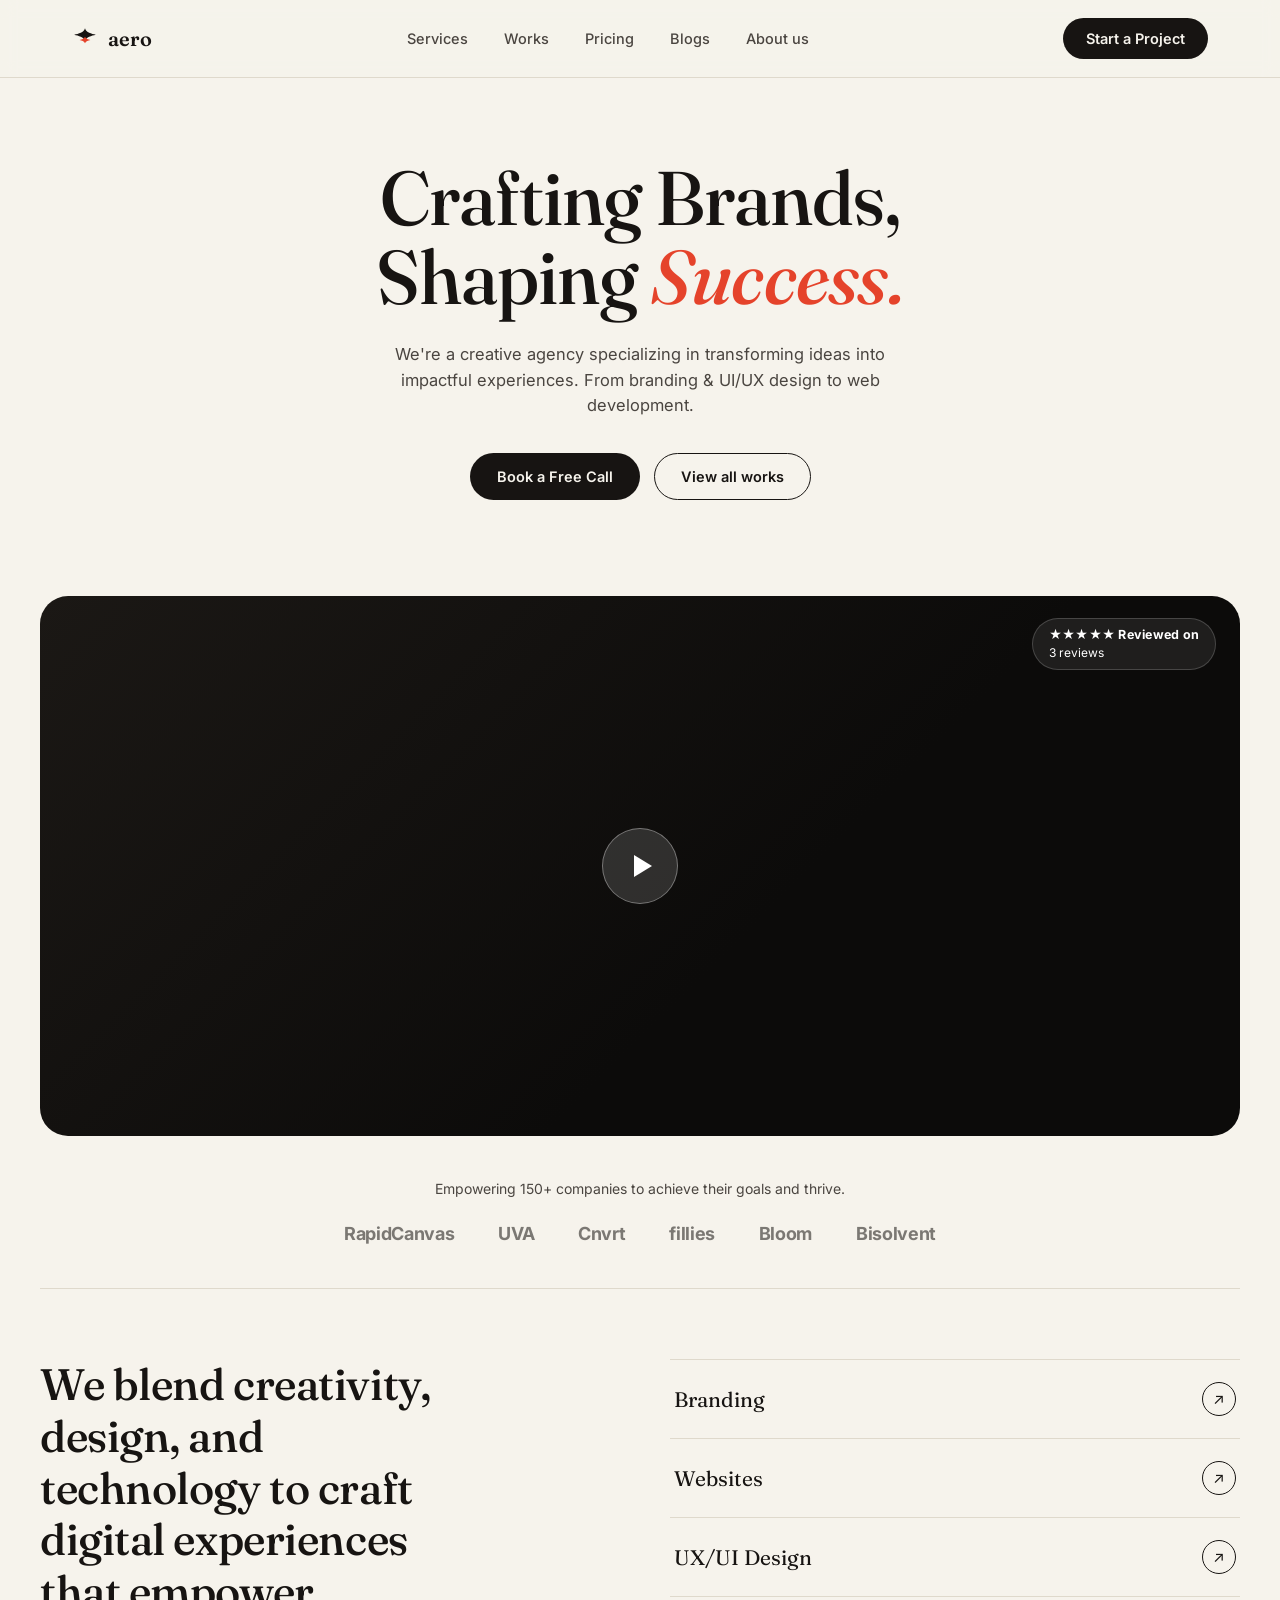
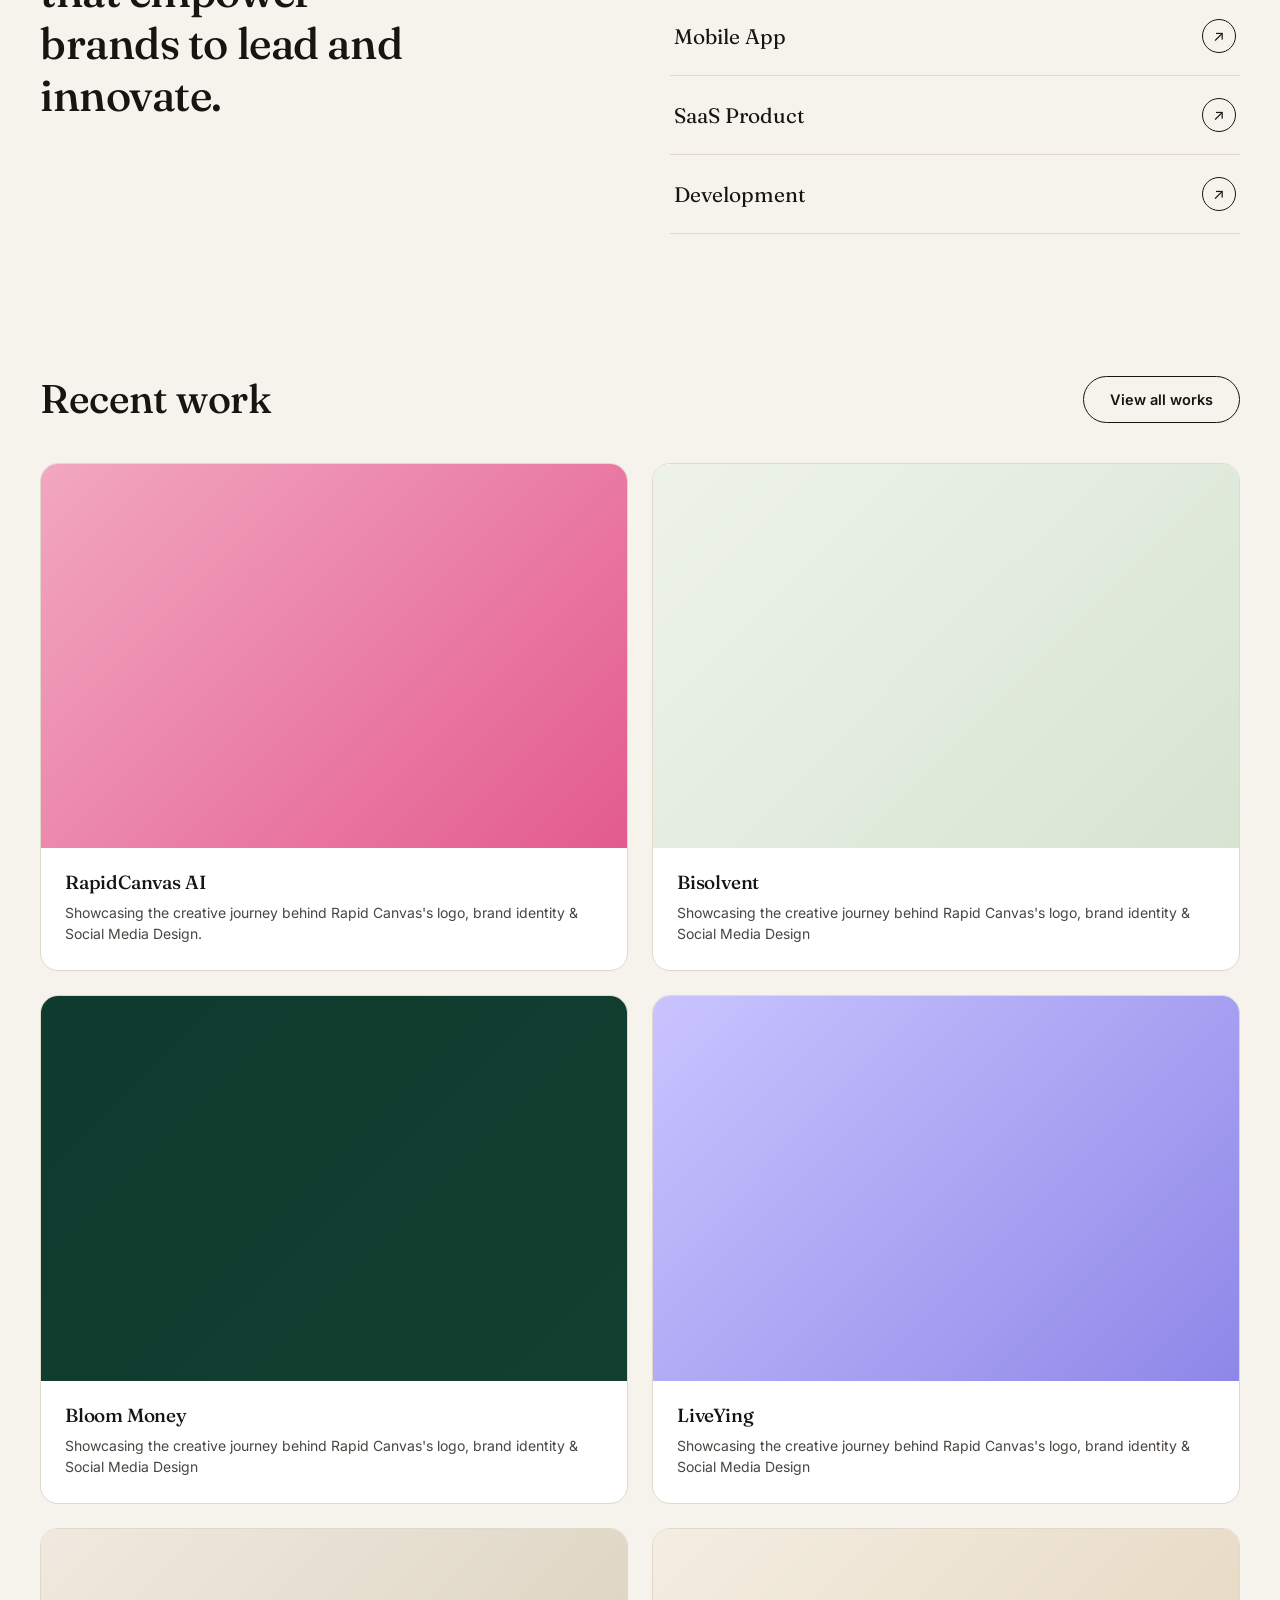
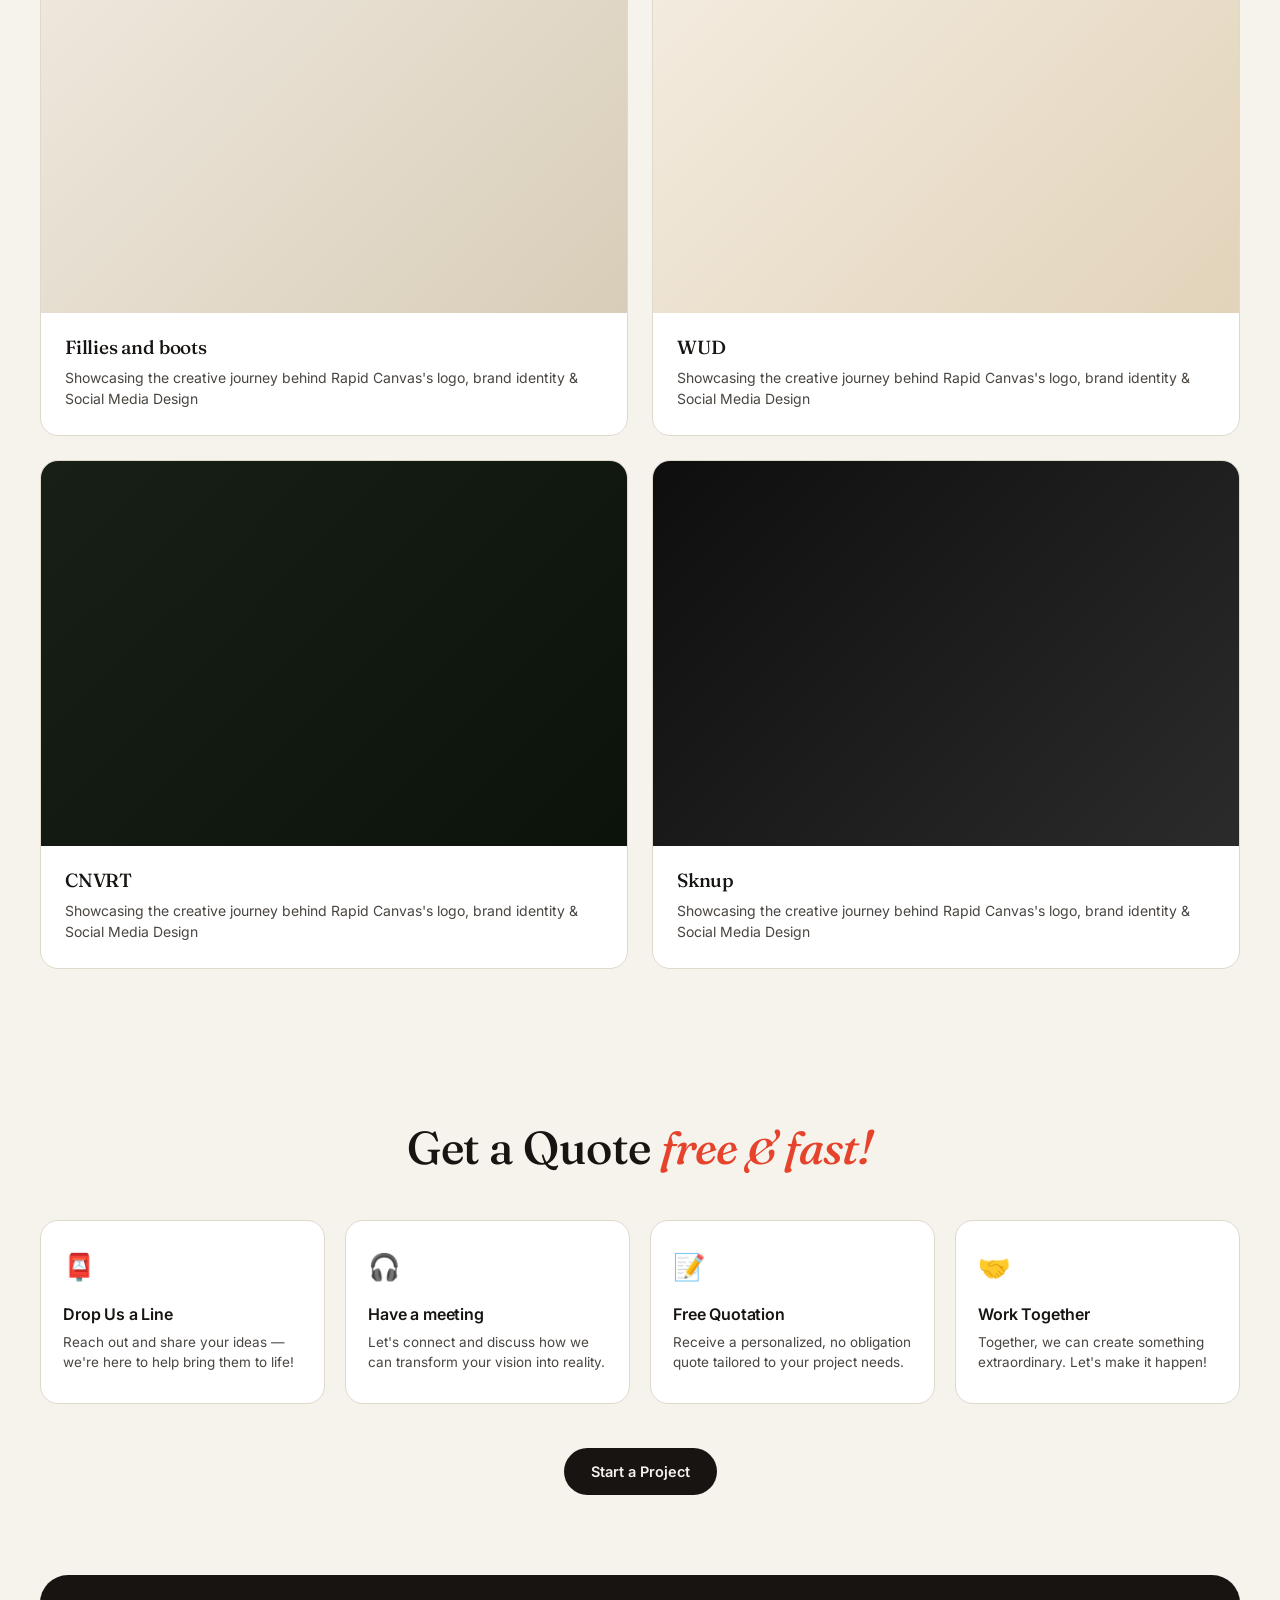
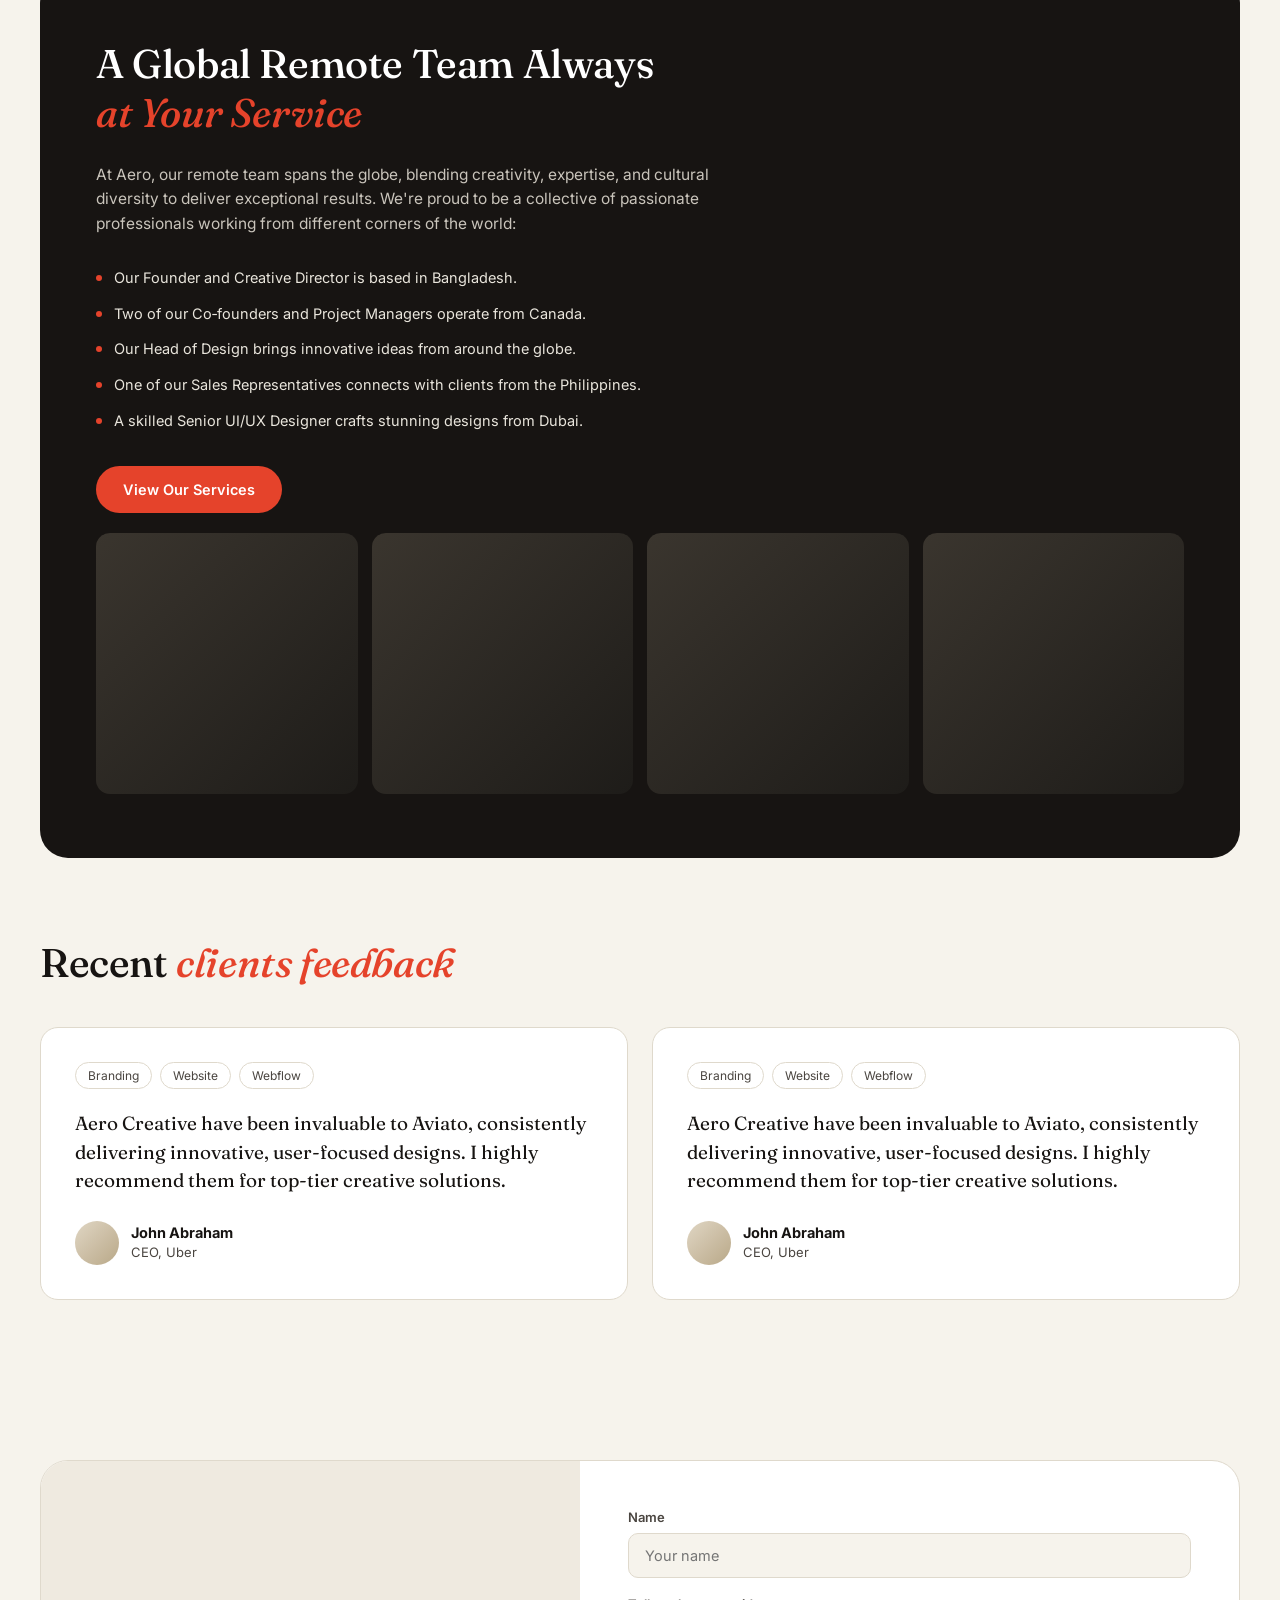
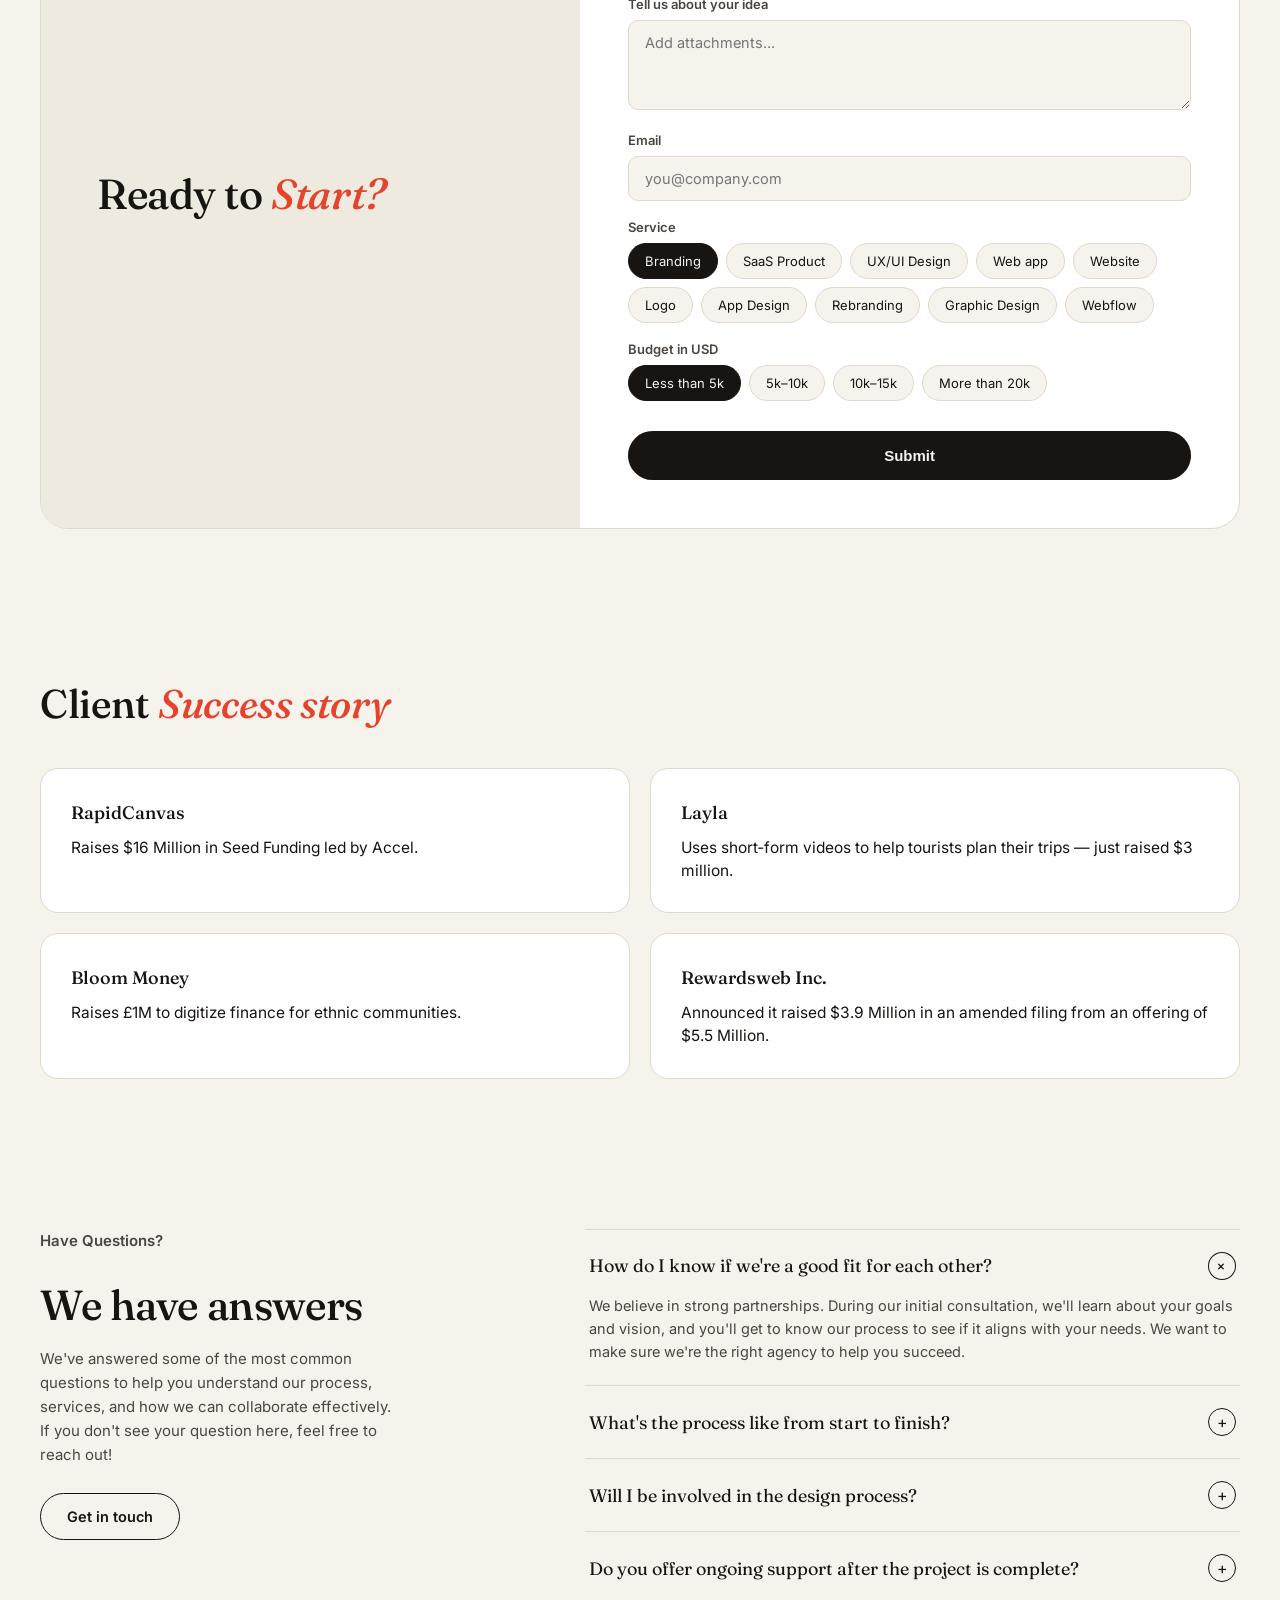
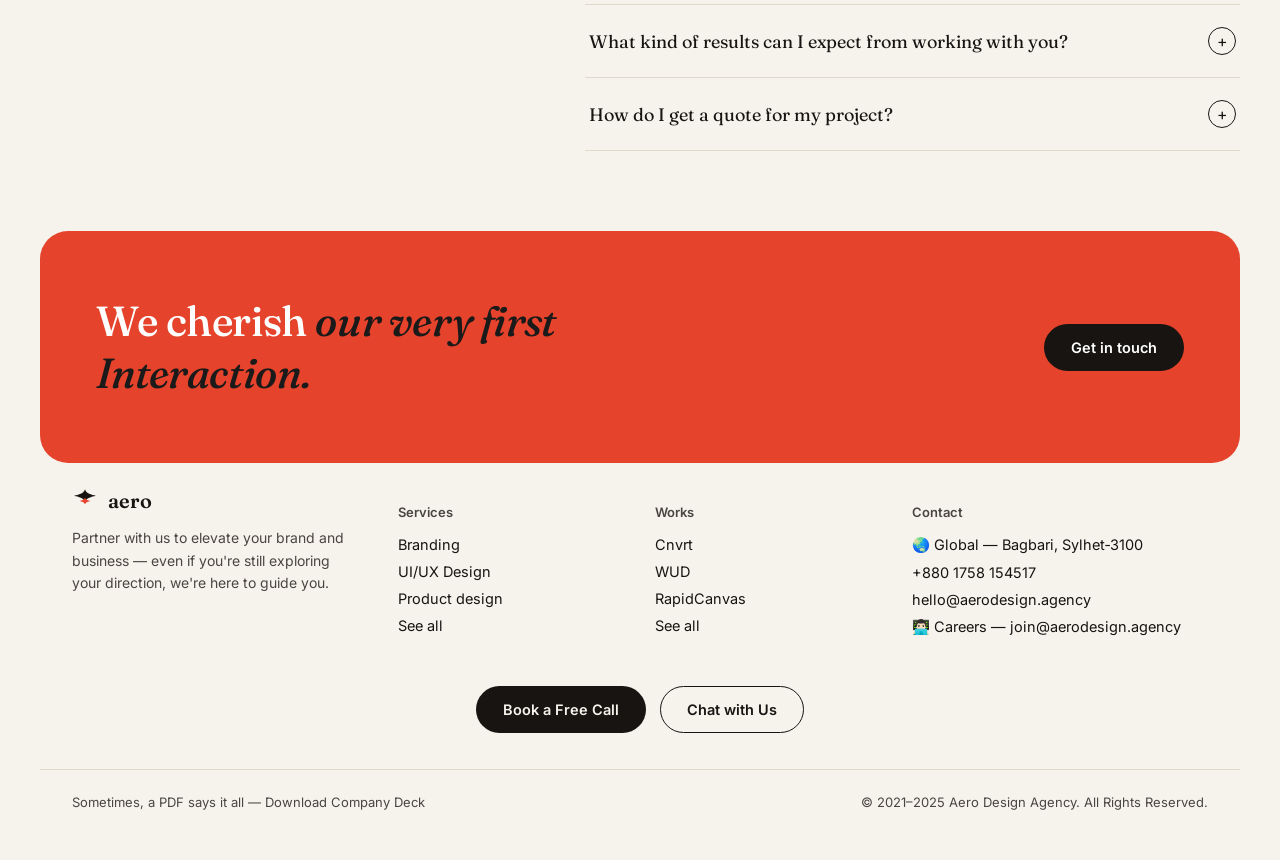
==== index.html @ 895a8b42 "update" ====
<!DOCTYPE html>
<html lang="en">
<head>
<meta charset="UTF-8">
<meta name="viewport" content="width=device-width, initial-scale=1.0">
<title>Aero — Crafting Brands, Shaping Success</title>
<link rel="preconnect" href="https://fonts.googleapis.com">
<link href="https://fonts.googleapis.com/css2?family=Inter:wght@400;500;600;700;800&family=Fraunces:ital,opsz,wght@0,9..144,400;0,9..144,500;0,9..144,600;1,9..144,400&display=swap" rel="stylesheet">
<style>
  :root{
    --cream:#F6F3EC;
    --cream-2:#EFEAE0;
    --ink:#171412;
    --ink-soft:#4A4540;
    --red:#E5432B;
    --red-dark:#C23A26;
    --line:#DFD9CC;
    --white:#FFFFFF;
    --radius-lg:28px;
    --radius-md:18px;
    --radius-sm:10px;
    --maxw:1200px;
  }
  *{box-sizing:border-box;}
  html{scroll-behavior:smooth;}
  body{
    margin:0;
    font-family:"Inter",sans-serif;
    background:var(--cream);
    color:var(--ink);
    -webkit-font-smoothing:antialiased;
  }
  h1,h2,h3{
    font-family:"Fraunces",serif;
    margin:0;
    font-weight:500;
    letter-spacing:-0.01em;
  }
  p{margin:0;}
  a{color:inherit;text-decoration:none;}
  ul{list-style:none;margin:0;padding:0;}
  img{max-width:100%;display:block;}
  .wrap{max-width:var(--maxw);margin:0 auto;padding:0 32px;}
  .btn{
    display:inline-flex;
    align-items:center;
    justify-content:center;
    gap:8px;
    padding:14px 26px;
    border-radius:100px;
    font-weight:600;
    font-size:14.5px;
    cursor:pointer;
    border:1px solid transparent;
    white-space:nowrap;
  }
  .btn-dark{background:var(--ink);color:var(--cream);}
  .btn-dark:hover{background:#000;}
  .btn-outline{background:transparent;color:var(--ink);border-color:var(--ink);}
  .btn-outline:hover{background:var(--ink);color:var(--cream);}
  .btn-red{background:var(--red);color:var(--white);}
  .btn-red:hover{background:var(--red-dark);}

  .eyebrow{
    font-size:13px;
    color:var(--red);
    font-weight:600;
  }

  /* ---------- Header ---------- */
  header{
    position:sticky;top:0;z-index:50;
    background:rgba(246,243,236,0.9);
    backdrop-filter:blur(8px);
    border-bottom:1px solid var(--line);
  }
  .nav{
    display:flex;align-items:center;justify-content:space-between;
    padding:18px 32px;
    max-width:var(--maxw);margin:0 auto;
  }
  .logo{
    display:flex;align-items:center;gap:10px;
    font-family:"Fraunces",serif;
    font-size:20px;font-weight:600;
  }
  .logo svg{width:26px;height:26px;}
  .nav-links{
    display:flex;gap:36px;
    font-size:14.5px;font-weight:500;color:var(--ink-soft);
  }
  .nav-links a:hover{color:var(--ink);}
  .nav-right{display:flex;align-items:center;gap:18px;}
  .nav-right .btn{padding:11px 22px;}

  /* ---------- Hero ---------- */
  .hero{
    padding:80px 0 40px;
    text-align:center;
  }
  .hero h1{
    font-size:clamp(40px,6.4vw,76px);
    line-height:1.04;
    max-width:900px;
    margin:0 auto;
  }
  .hero h1 em{
    font-style:italic;
    color:var(--red);
  }
  .hero-sub{
    max-width:520px;
    margin:26px auto 34px;
    color:var(--ink-soft);
    font-size:16.5px;
    line-height:1.55;
  }
  .hero-cta{
    display:flex;gap:14px;justify-content:center;flex-wrap:wrap;
    margin-bottom:56px;
  }
  .hero-media{
    position:relative;
    max-width:var(--maxw);
    margin:0 32px;
    border-radius:var(--radius-lg);
    overflow:hidden;
    aspect-ratio:16/7.2;
    background:linear-gradient(135deg,#1b1815,#0c0b0a 60%);
    display:flex;align-items:center;justify-content:center;
  }
  @media(min-width:1264px){ .hero-media{margin:0 auto;} }
  .hero-media .review-tag{
    position:absolute;top:22px;right:24px;
    background:rgba(255,255,255,0.08);
    border:1px solid rgba(255,255,255,0.18);
    color:#fff;border-radius:100px;
    padding:8px 16px;font-size:12px;
    display:flex;flex-direction:column;gap:2px;line-height:1.3;
  }
  .review-tag b{font-size:12.5px;letter-spacing:0.02em;}
  .play-btn{
    width:76px;height:76px;border-radius:50%;
    background:rgba(255,255,255,0.14);
    border:1px solid rgba(255,255,255,0.35);
    display:flex;align-items:center;justify-content:center;
    cursor:pointer;
  }
  .play-btn:after{
    content:"";
    width:0;height:0;
    border-top:11px solid transparent;
    border-bottom:11px solid transparent;
    border-left:18px solid #fff;
    margin-left:5px;
  }

  /* ---------- Logo strip ---------- */
  .logo-strip{
    padding:44px 0;
    text-align:center;
  }
  .logo-strip p{
    color:var(--ink-soft);
    font-size:14px;
    margin-bottom:26px;
  }
  .logo-row{
    display:flex;align-items:center;justify-content:center;
    flex-wrap:wrap;
    gap:44px;
    opacity:0.55;
    font-weight:700;
    font-size:18px;
    letter-spacing:-0.02em;
  }

  /* ---------- Services ---------- */
  .services{
    padding:70px 0;
    border-top:1px solid var(--line);
  }
  .services-grid{
    display:grid;
    grid-template-columns:1fr 1fr;
    gap:60px;
    align-items:start;
  }
  .services-grid h2{
    font-size:clamp(30px,4vw,44px);
    line-height:1.18;
    max-width:420px;
  }
  .service-list{display:flex;flex-direction:column;}
  .service-item{
    display:flex;align-items:center;justify-content:space-between;
    padding:22px 4px;
    border-bottom:1px solid var(--line);
    font-family:"Fraunces",serif;
    font-size:21px;
  }
  .service-item:first-child{border-top:1px solid var(--line);}
  .service-item span.arrow{
    width:34px;height:34px;border-radius:50%;
    border:1px solid var(--ink);
    display:flex;align-items:center;justify-content:center;
    font-family:"Inter",sans-serif;font-size:15px;
    flex-shrink:0;
    transition:background .2s,color .2s;
  }
  .service-item:hover span.arrow{background:var(--ink);color:var(--cream);}

  /* ---------- Work ---------- */
  .work{padding:70px 0;}
  .section-head{
    display:flex;align-items:flex-end;justify-content:space-between;
    margin-bottom:40px;flex-wrap:wrap;gap:18px;
  }
  .section-head h2{font-size:clamp(28px,3.6vw,40px);}
  .work-grid{
    display:grid;
    grid-template-columns:repeat(2,1fr);
    gap:24px;
  }
  .work-card{
    background:var(--white);
    border-radius:var(--radius-md);
    overflow:hidden;
    border:1px solid var(--line);
  }
  .work-thumb{
    aspect-ratio:16/10.5;
    background:linear-gradient(135deg,var(--card-a,#eee),var(--card-b,#ccc));
    position:relative;
  }
  .work-card:nth-child(1) .work-thumb{background:linear-gradient(135deg,#f2a7c0,#e35b8f);}
  .work-card:nth-child(2) .work-thumb{background:linear-gradient(135deg,#eef3ea,#d7e4d2);}
  .work-card:nth-child(3) .work-thumb{background:linear-gradient(135deg,#0f3b2e,#123f30);}
  .work-card:nth-child(4) .work-thumb{background:linear-gradient(135deg,#c9c4ff,#8f87e8);}
  .work-card:nth-child(5) .work-thumb{background:linear-gradient(135deg,#efe9df,#d8cdb8);}
  .work-card:nth-child(6) .work-thumb{background:linear-gradient(135deg,#f4ede1,#e2d3ba);}
  .work-card:nth-child(7) .work-thumb{background:linear-gradient(135deg,#171f16,#0c130b);}
  .work-card:nth-child(8) .work-thumb{background:linear-gradient(135deg,#0e0e0e,#2b2b2b);}
  .work-info{padding:22px 24px 26px;}
  .work-info h3{font-size:19px;margin-bottom:8px;}
  .work-info p{color:var(--ink-soft);font-size:14px;line-height:1.5;}

  /* ---------- Get a Quote ---------- */
  .quote{padding:80px 0;text-align:center;}
  .quote h2{font-size:clamp(30px,4.4vw,46px);margin-bottom:44px;}
  .quote h2 em{color:var(--red);font-style:italic;}
  .quote-grid{
    display:grid;grid-template-columns:repeat(4,1fr);
    gap:20px;margin-bottom:44px;
  }
  .quote-card{
    background:var(--white);border:1px solid var(--line);
    border-radius:var(--radius-md);
    padding:30px 22px;text-align:left;
  }
  .quote-card .ic{font-size:26px;margin-bottom:22px;}
  .quote-card h3{font-family:"Inter",sans-serif;font-weight:600;font-size:16px;margin-bottom:8px;}
  .quote-card p{color:var(--ink-soft);font-size:13.5px;line-height:1.5;}

  /* ---------- Global team ---------- */
  .team{
    background:var(--ink);color:var(--cream);
    border-radius:var(--radius-lg);
    margin:0 32px;
    padding:64px 56px;
  }
  @media(min-width:1264px){ .team{margin:0 auto;max-width:var(--maxw);} }
  .team h2{color:var(--white);font-size:clamp(28px,3.6vw,40px);max-width:560px;margin-bottom:26px;}
  .team h2 em{color:var(--red);font-style:italic;}
  .team > .wrap-inner{max-width:640px;}
  .team p.desc{color:#C9C4BB;font-size:15.5px;line-height:1.6;margin-bottom:30px;max-width:640px;}
  .team ul{display:flex;flex-direction:column;gap:14px;margin-bottom:34px;}
  .team ul li{
    display:flex;gap:12px;align-items:flex-start;
    color:#E9E5DC;font-size:14.5px;line-height:1.5;
  }
  .team ul li:before{
    content:"";
    width:6px;height:6px;border-radius:50%;
    background:var(--red);
    margin-top:8px;flex-shrink:0;
  }
  .team-photos{
    display:grid;grid-template-columns:repeat(4,1fr);gap:14px;margin-top:20px;
  }
  .team-photos div{
    aspect-ratio:1/1;border-radius:14px;
    background:linear-gradient(135deg,#3a352e,#1e1c19);
  }

  /* ---------- Testimonials ---------- */
  .testimonials{padding:80px 0;}
  .test-grid{display:grid;grid-template-columns:1fr 1fr;gap:24px;}
  .test-card{
    background:var(--white);border:1px solid var(--line);
    border-radius:var(--radius-md);padding:34px;
  }
  .test-tags{display:flex;gap:8px;margin-bottom:20px;flex-wrap:wrap;}
  .test-tags span{
    font-size:12px;border:1px solid var(--line);
    border-radius:100px;padding:5px 12px;color:var(--ink-soft);
  }
  .test-card p.quote-text{
    font-family:"Fraunces",serif;font-size:19px;line-height:1.5;margin-bottom:26px;
  }
  .test-person{display:flex;align-items:center;gap:12px;}
  .test-person .avatar{
    width:44px;height:44px;border-radius:50%;
    background:linear-gradient(135deg,#e0d6c4,#b9a888);
  }
  .test-person b{font-size:14.5px;display:block;}
  .test-person span{font-size:13px;color:var(--ink-soft);}

  /* ---------- Ready to start form ---------- */
  .form-sec{padding:80px 0;}
  .form-shell{
    display:grid;grid-template-columns:0.9fr 1.1fr;
    background:var(--white);border:1px solid var(--line);
    border-radius:var(--radius-lg);overflow:hidden;
  }
  .form-left{
    padding:56px;
    display:flex;flex-direction:column;justify-content:center;
    background:var(--cream-2);
  }
  .form-left h2{font-size:clamp(30px,3.6vw,42px);}
  .form-left h2 em{color:var(--red);font-style:italic;}
  .form-right{padding:48px;}
  .field{margin-bottom:18px;}
  .field label{
    display:block;font-size:13px;font-weight:600;margin-bottom:8px;color:var(--ink-soft);
  }
  .field input, .field textarea{
    width:100%;padding:13px 16px;
    border:1px solid var(--line);border-radius:var(--radius-sm);
    font-family:"Inter",sans-serif;font-size:14.5px;background:var(--cream);
    color:var(--ink);
  }
  .field textarea{min-height:90px;resize:vertical;}
  .chip-group{display:flex;flex-wrap:wrap;gap:8px;}
  .chip{
    padding:9px 16px;border:1px solid var(--line);border-radius:100px;
    font-size:13px;cursor:pointer;background:var(--cream);
  }
  .chip.active{background:var(--ink);color:var(--cream);border-color:var(--ink);}
  .form-right .btn{width:100%;margin-top:12px;padding:15px;font-size:15px;}

  /* ---------- Client success ---------- */
  .success{padding:70px 0;}
  .success-grid{display:grid;grid-template-columns:repeat(2,1fr);gap:20px;}
  .success-card{
    border:1px solid var(--line);border-radius:var(--radius-md);
    padding:30px;background:var(--white);
    font-size:15.5px;line-height:1.5;
  }
  .success-card b{display:block;font-family:"Fraunces",serif;font-size:18px;margin-bottom:10px;font-weight:500;}

  /* ---------- FAQ ---------- */
  .faq{padding:80px 0;}
  .faq-grid{display:grid;grid-template-columns:0.85fr 1.15fr;gap:60px;}
  .faq-intro h2{font-size:clamp(30px,3.6vw,42px);margin-bottom:16px;}
  .faq-intro p{color:var(--ink-soft);font-size:15px;line-height:1.6;max-width:360px;margin-bottom:26px;}
  .faq-item{
    border-bottom:1px solid var(--line);
    padding:22px 4px;
    cursor:pointer;
  }
  .faq-item:first-child{border-top:1px solid var(--line);}
  .faq-q{
    display:flex;align-items:center;justify-content:space-between;
    font-family:"Fraunces",serif;font-size:18px;
  }
  .faq-q .plus{
    width:28px;height:28px;border-radius:50%;border:1px solid var(--ink);
    display:flex;align-items:center;justify-content:center;flex-shrink:0;
    font-size:16px;font-family:"Inter",sans-serif;
  }
  .faq-a{
    color:var(--ink-soft);font-size:14.5px;line-height:1.6;
    max-height:0;overflow:hidden;transition:max-height .25s ease, margin .25s ease;
  }
  .faq-item.open .faq-a{max-height:200px;margin-top:14px;}
  .faq-item.open .faq-q .plus{transform:rotate(45deg);}

  /* ---------- Footer CTA ---------- */
  .footer-cta{
    background:var(--red);
    border-radius:var(--radius-lg);
    margin:0 32px 24px;
    padding:64px 56px;
    color:#fff;
    display:flex;align-items:center;justify-content:space-between;
    flex-wrap:wrap;gap:30px;
  }
  @media(min-width:1264px){ .footer-cta{margin:0 auto 24px;max-width:var(--maxw);} }
  .footer-cta h2{color:#fff;font-size:clamp(28px,3.6vw,42px);max-width:480px;}
  .footer-cta h2 em{font-style:italic;color:#1a1a1a;}
  .footer-cta .btn{background:var(--ink);color:#fff;}

  footer{padding:0 0 50px;}
  .footer-grid{
    display:grid;grid-template-columns:1.3fr 1fr 1fr 1.3fr;
    gap:30px;padding:0 32px 40px;
    max-width:var(--maxw);margin:0 auto;
  }
  .footer-col h4{font-size:13px;color:var(--ink-soft);margin-bottom:16px;font-weight:600;}
  .footer-col a, .footer-col p{
    display:block;font-size:14.5px;margin-bottom:10px;color:var(--ink);
  }
  .footer-col.brand p{color:var(--ink-soft);font-size:14px;line-height:1.6;max-width:280px;}
  .footer-bottom{
    border-top:1px solid var(--line);
    padding-top:24px;margin:0 32px;
    max-width:calc(var(--maxw) - 0px);
    display:flex;justify-content:space-between;align-items:center;flex-wrap:wrap;gap:14px;
    font-size:13px;color:var(--ink-soft);
  }
  @media(min-width:1264px){ .footer-bottom{margin:0 auto;padding-left:32px;padding-right:32px;} }

  @media(max-width:900px){
    .nav-links{display:none;}
    .services-grid{grid-template-columns:1fr;gap:30px;}
    .quote-grid{grid-template-columns:repeat(2,1fr);}
    .work-grid{grid-template-columns:1fr;}
    .test-grid{grid-template-columns:1fr;}
    .form-shell{grid-template-columns:1fr;}
    .footer-grid{grid-template-columns:1fr 1fr;}
    .faq-grid{grid-template-columns:1fr;}
    .footer-cta{flex-direction:column;align-items:flex-start;}
    .team-photos{grid-template-columns:repeat(2,1fr);}
  }
</style>
</head>
<body>

<header>
  <nav class="nav">
    <div class="logo">
      <svg viewBox="0 0 24 24" fill="none">
        <path d="M12 2C13 6 18 7 22 8C18 9 13 10 12 14C11 10 6 9 2 8C6 7 11 6 12 2Z" fill="#171412"/>
        <path d="M12 10C12.6 12 15 12.6 17 13C15 13.4 12.6 14 12 16C11.4 14 9 13.4 7 13C9 12.6 11.4 12 12 10Z" fill="#E5432B"/>
      </svg>
      aero
    </div>
    <ul class="nav-links">
      <li><a href="#services">Services</a></li>
      <li><a href="#work">Works</a></li>
      <li><a href="#pricing">Pricing</a></li>
      <li><a href="#blog">Blogs</a></li>
      <li><a href="#about">About us</a></li>
    </ul>
    <div class="nav-right">
      <a href="#start" class="btn btn-dark">Start a Project</a>
    </div>
  </nav>
</header>

<main>

  <!-- HERO -->
  <section class="hero wrap">
    <h1>Crafting Brands,<br>Shaping <em>Success.</em></h1>
    <p class="hero-sub">We're a creative agency specializing in transforming ideas into impactful experiences. From branding &amp; UI/UX design to web development.</p>
    <div class="hero-cta">
      <a href="#start" class="btn btn-dark">Book a Free Call</a>
      <a href="#work" class="btn btn-outline">View all works</a>
    </div>
  </section>

  <div class="hero-media">
    <span class="review-tag"><b>★★★★★ Reviewed on</b><span>3 reviews</span></span>
    <div class="play-btn"></div>
  </div>

  <!-- LOGO STRIP -->
  <section class="logo-strip wrap">
    <p>Empowering 150+ companies to achieve their goals and thrive.</p>
    <div class="logo-row">
      <span>RapidCanvas</span>
      <span>UVA</span>
      <span>Cnvrt</span>
      <span>fillies</span>
      <span>Bloom</span>
      <span>Bisolvent</span>
    </div>
  </section>

  <!-- SERVICES -->
  <section class="services wrap" id="services">
    <div class="services-grid">
      <h2>We blend creativity, design, and technology to craft digital experiences that empower brands to lead and innovate.</h2>
      <div class="service-list">
        <div class="service-item"><span>Branding</span><span class="arrow">↗</span></div>
        <div class="service-item"><span>Websites</span><span class="arrow">↗</span></div>
        <div class="service-item"><span>UX/UI Design</span><span class="arrow">↗</span></div>
        <div class="service-item"><span>Mobile App</span><span class="arrow">↗</span></div>
        <div class="service-item"><span>SaaS Product</span><span class="arrow">↗</span></div>
        <div class="service-item"><span>Development</span><span class="arrow">↗</span></div>
      </div>
    </div>
  </section>

  <!-- WORK -->
  <section class="work wrap" id="work">
    <div class="section-head">
      <h2>Recent work</h2>
      <a href="#work" class="btn btn-outline">View all works</a>
    </div>
    <div class="work-grid">
      <div class="work-card">
        <div class="work-thumb"></div>
        <div class="work-info"><h3>RapidCanvas AI</h3><p>Showcasing the creative journey behind Rapid Canvas's logo, brand identity &amp; Social Media Design.</p></div>
      </div>
      <div class="work-card">
        <div class="work-thumb"></div>
        <div class="work-info"><h3>Bisolvent</h3><p>Showcasing the creative journey behind Rapid Canvas's logo, brand identity &amp; Social Media Design</p></div>
      </div>
      <div class="work-card">
        <div class="work-thumb"></div>
        <div class="work-info"><h3>Bloom Money</h3><p>Showcasing the creative journey behind Rapid Canvas's logo, brand identity &amp; Social Media Design</p></div>
      </div>
      <div class="work-card">
        <div class="work-thumb"></div>
        <div class="work-info"><h3>LiveYing</h3><p>Showcasing the creative journey behind Rapid Canvas's logo, brand identity &amp; Social Media Design</p></div>
      </div>
      <div class="work-card">
        <div class="work-thumb"></div>
        <div class="work-info"><h3>Fillies and boots</h3><p>Showcasing the creative journey behind Rapid Canvas's logo, brand identity &amp; Social Media Design</p></div>
      </div>
      <div class="work-card">
        <div class="work-thumb"></div>
        <div class="work-info"><h3>WUD</h3><p>Showcasing the creative journey behind Rapid Canvas's logo, brand identity &amp; Social Media Design</p></div>
      </div>
      <div class="work-card">
        <div class="work-thumb"></div>
        <div class="work-info"><h3>CNVRT</h3><p>Showcasing the creative journey behind Rapid Canvas's logo, brand identity &amp; Social Media Design</p></div>
      </div>
      <div class="work-card">
        <div class="work-thumb"></div>
        <div class="work-info"><h3>Sknup</h3><p>Showcasing the creative journey behind Rapid Canvas's logo, brand identity &amp; Social Media Design</p></div>
      </div>
    </div>
  </section>

  <!-- GET A QUOTE -->
  <section class="quote wrap">
    <h2>Get a Quote <em>free &amp; fast!</em></h2>
    <div class="quote-grid">
      <div class="quote-card">
        <div class="ic">📮</div>
        <h3>Drop Us a Line</h3>
        <p>Reach out and share your ideas — we're here to help bring them to life!</p>
      </div>
      <div class="quote-card">
        <div class="ic">🎧</div>
        <h3>Have a meeting</h3>
        <p>Let's connect and discuss how we can transform your vision into reality.</p>
      </div>
      <div class="quote-card">
        <div class="ic">📝</div>
        <h3>Free Quotation</h3>
        <p>Receive a personalized, no obligation quote tailored to your project needs.</p>
      </div>
      <div class="quote-card">
        <div class="ic">🤝</div>
        <h3>Work Together</h3>
        <p>Together, we can create something extraordinary. Let's make it happen!</p>
      </div>
    </div>
    <a href="#start" class="btn btn-dark">Start a Project</a>
  </section>

  <!-- GLOBAL TEAM -->
  <section class="team wrap">
    <div class="wrap-inner">
      <h2>A Global Remote Team Always <em>at Your Service</em></h2>
      <p class="desc">At Aero, our remote team spans the globe, blending creativity, expertise, and cultural diversity to deliver exceptional results. We're proud to be a collective of passionate professionals working from different corners of the world:</p>
      <ul>
        <li>Our Founder and Creative Director is based in Bangladesh.</li>
        <li>Two of our Co‑founders and Project Managers operate from Canada.</li>
        <li>Our Head of Design brings innovative ideas from around the globe.</li>
        <li>One of our Sales Representatives connects with clients from the Philippines.</li>
        <li>A skilled Senior UI/UX Designer crafts stunning designs from Dubai.</li>
      </ul>
      <a href="#services" class="btn btn-red">View Our Services</a>
    </div>
    <div class="team-photos">
      <div></div><div></div><div></div><div></div>
    </div>
  </section>

  <!-- TESTIMONIALS -->
  <section class="testimonials wrap">
    <div class="section-head">
      <h2>Recent <em style="color:var(--red);font-style:italic;">clients feedback</em></h2>
    </div>
    <div class="test-grid">
      <div class="test-card">
        <div class="test-tags"><span>Branding</span><span>Website</span><span>Webflow</span></div>
        <p class="quote-text">Aero Creative have been invaluable to Aviato, consistently delivering innovative, user‑focused designs. I highly recommend them for top‑tier creative solutions.</p>
        <div class="test-person">
          <div class="avatar"></div>
          <div><b>John Abraham</b><span>CEO, Uber</span></div>
        </div>
      </div>
      <div class="test-card">
        <div class="test-tags"><span>Branding</span><span>Website</span><span>Webflow</span></div>
        <p class="quote-text">Aero Creative have been invaluable to Aviato, consistently delivering innovative, user‑focused designs. I highly recommend them for top‑tier creative solutions.</p>
        <div class="test-person">
          <div class="avatar"></div>
          <div><b>John Abraham</b><span>CEO, Uber</span></div>
        </div>
      </div>
    </div>
  </section>

  <!-- READY TO START FORM -->
  <section class="form-sec wrap" id="start">
    <div class="form-shell">
      <div class="form-left">
        <h2>Ready to <em>Start?</em></h2>
      </div>
      <div class="form-right">
        <div class="field"><label>Name</label><input type="text" placeholder="Your name"></div>
        <div class="field"><label>Tell us about your idea</label><textarea placeholder="Add attachments..."></textarea></div>
        <div class="field"><label>Email</label><input type="email" placeholder="you@company.com"></div>
        <div class="field">
          <label>Service</label>
          <div class="chip-group">
            <span class="chip active">Branding</span>
            <span class="chip">SaaS Product</span>
            <span class="chip">UX/UI Design</span>
            <span class="chip">Web app</span>
            <span class="chip">Website</span>
            <span class="chip">Logo</span>
            <span class="chip">App Design</span>
            <span class="chip">Rebranding</span>
            <span class="chip">Graphic Design</span>
            <span class="chip">Webflow</span>
          </div>
        </div>
        <div class="field">
          <label>Budget in USD</label>
          <div class="chip-group">
            <span class="chip active">Less than 5k</span>
            <span class="chip">5k–10k</span>
            <span class="chip">10k–15k</span>
            <span class="chip">More than 20k</span>
          </div>
        </div>
        <button class="btn btn-dark">Submit</button>
      </div>
    </div>
  </section>

  <!-- CLIENT SUCCESS -->
  <section class="success wrap">
    <div class="section-head"><h2>Client <em style="color:var(--red);font-style:italic;">Success story</em></h2></div>
    <div class="success-grid">
      <div class="success-card"><b>RapidCanvas</b>Raises $16 Million in Seed Funding led by Accel.</div>
      <div class="success-card"><b>Layla</b>Uses short‑form videos to help tourists plan their trips — just raised $3 million.</div>
      <div class="success-card"><b>Bloom Money</b>Raises £1M to digitize finance for ethnic communities.</div>
      <div class="success-card"><b>Rewardsweb Inc.</b>Announced it raised $3.9 Million in an amended filing from an offering of $5.5 Million.</div>
    </div>
  </section>

  <!-- FAQ -->
  <section class="faq wrap">
    <div class="faq-grid">
      <div class="faq-intro">
        <p class="eyebrow">Have Questions?</p>
        <h2>We have answers</h2>
        <p>We've answered some of the most common questions to help you understand our process, services, and how we can collaborate effectively. If you don't see your question here, feel free to reach out!</p>
        <a href="#start" class="btn btn-outline">Get in touch</a>
      </div>
      <div class="faq-list">
        <div class="faq-item open">
          <div class="faq-q"><span>How do I know if we're a good fit for each other?</span><span class="plus">+</span></div>
          <div class="faq-a">We believe in strong partnerships. During our initial consultation, we'll learn about your goals and vision, and you'll get to know our process to see if it aligns with your needs. We want to make sure we're the right agency to help you succeed.</div>
        </div>
        <div class="faq-item">
          <div class="faq-q"><span>What's the process like from start to finish?</span><span class="plus">+</span></div>
          <div class="faq-a">Every project moves through discovery, design, and delivery, with check‑ins along the way so you always know what's next.</div>
        </div>
        <div class="faq-item">
          <div class="faq-q"><span>Will I be involved in the design process?</span><span class="plus">+</span></div>
          <div class="faq-a">Yes — we treat you as a core part of the team, with regular reviews and open feedback loops throughout.</div>
        </div>
        <div class="faq-item">
          <div class="faq-q"><span>Do you offer ongoing support after the project is complete?</span><span class="plus">+</span></div>
          <div class="faq-a">Absolutely. We offer flexible retainers and support packages once your project ships.</div>
        </div>
        <div class="faq-item">
          <div class="faq-q"><span>What kind of results can I expect from working with you?</span><span class="plus">+</span></div>
          <div class="faq-a">Clear, measurable improvements to how your brand looks, converts, and grows — backed by real case studies.</div>
        </div>
        <div class="faq-item">
          <div class="faq-q"><span>How do I get a quote for my project?</span><span class="plus">+</span></div>
          <div class="faq-a">Fill out the project form above, or book a free call, and we'll get back to you with a tailored quote fast.</div>
        </div>
      </div>
    </div>
  </section>

  <!-- FOOTER CTA -->
  <section class="footer-cta">
    <h2>We cherish <em>our very first Interaction.</em></h2>
    <a href="#start" class="btn">Get in touch</a>
  </section>

</main>

<footer>
  <div class="footer-grid">
    <div class="footer-col brand">
      <div class="logo" style="margin-bottom:14px;">
        <svg viewBox="0 0 24 24" fill="none" width="24" height="24">
          <path d="M12 2C13 6 18 7 22 8C18 9 13 10 12 14C11 10 6 9 2 8C6 7 11 6 12 2Z" fill="#171412"/>
          <path d="M12 10C12.6 12 15 12.6 17 13C15 13.4 12.6 14 12 16C11.4 14 9 13.4 7 13C9 12.6 11.4 12 12 10Z" fill="#E5432B"/>
        </svg>
        aero
      </div>
      <p>Partner with us to elevate your brand and business — even if you're still exploring your direction, we're here to guide you.</p>
    </div>
    <div class="footer-col">
      <h4>Services</h4>
      <a href="#">Branding</a>
      <a href="#">UI/UX Design</a>
      <a href="#">Product design</a>
      <a href="#">See all</a>
    </div>
    <div class="footer-col">
      <h4>Works</h4>
      <a href="#">Cnvrt</a>
      <a href="#">WUD</a>
      <a href="#">RapidCanvas</a>
      <a href="#">See all</a>
    </div>
    <div class="footer-col">
      <h4>Contact</h4>
      <p>🌏 Global — Bagbari, Sylhet‑3100</p>
      <p>+880 1758 154517</p>
      <p>hello@aerodesign.agency</p>
      <a href="#">👨🏻‍💻 Careers — join@aerodesign.agency</a>
    </div>
  </div>
  <div style="text-align:center;margin-bottom:36px;">
    <a href="#start" class="btn btn-dark" style="margin-right:10px;">Book a Free Call</a>
    <a href="#" class="btn btn-outline">Chat with Us</a>
  </div>
  <div class="footer-bottom">
    <span>Sometimes, a PDF says it all — Download Company Deck</span>
    <span>© 2021–2025 Aero Design Agency. All Rights Reserved.</span>
  </div>
</footer>

<script>
  document.querySelectorAll('.faq-item').forEach(item => {
    item.addEventListener('click', () => {
      const isOpen = item.classList.contains('open');
      document.querySelectorAll('.faq-item').forEach(i => i.classList.remove('open'));
      if (!isOpen) item.classList.add('open');
    });
  });
  document.querySelectorAll('.chip-group').forEach(group => {
    group.querySelectorAll('.chip').forEach(chip => {
      chip.addEventListener('click', () => {
        group.querySelectorAll('.chip').forEach(c => c.classList.remove('active'));
        chip.classList.add('active');
      });
    });
  });
</script>

</body>
</html>
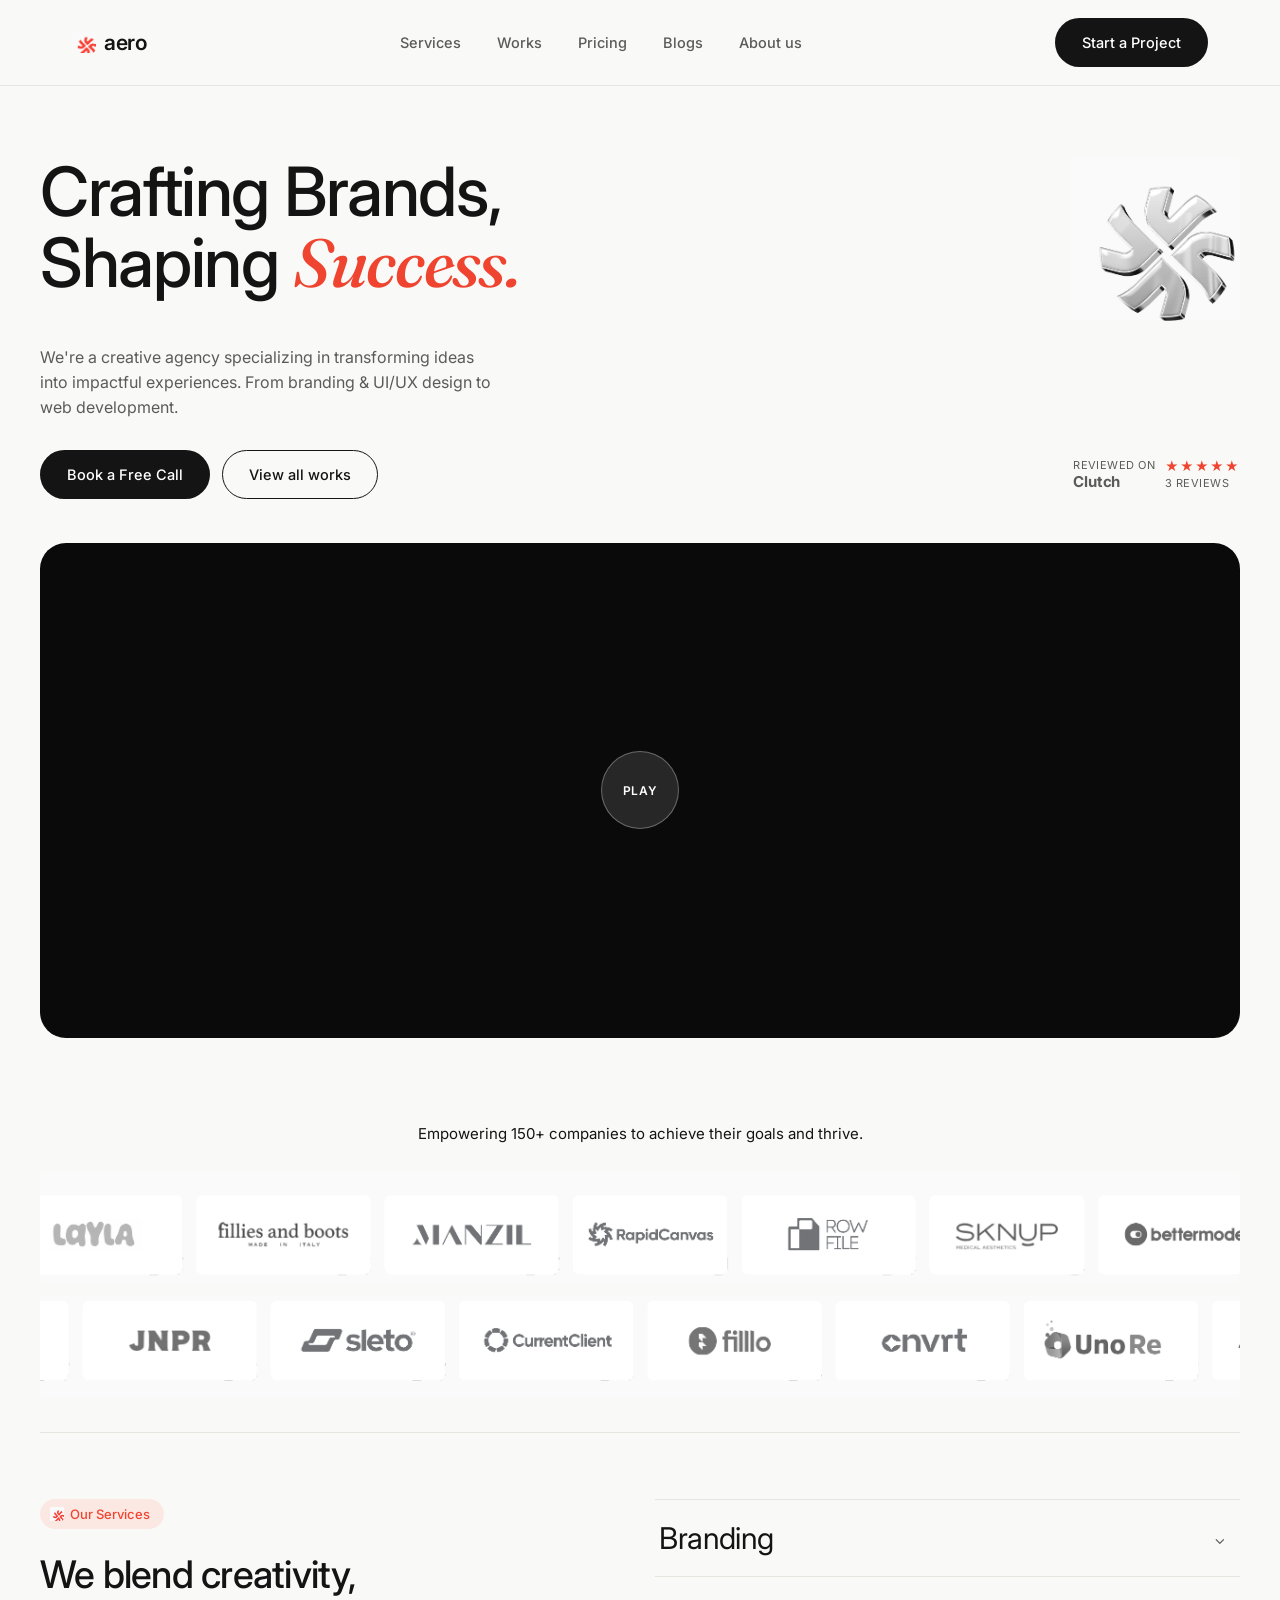
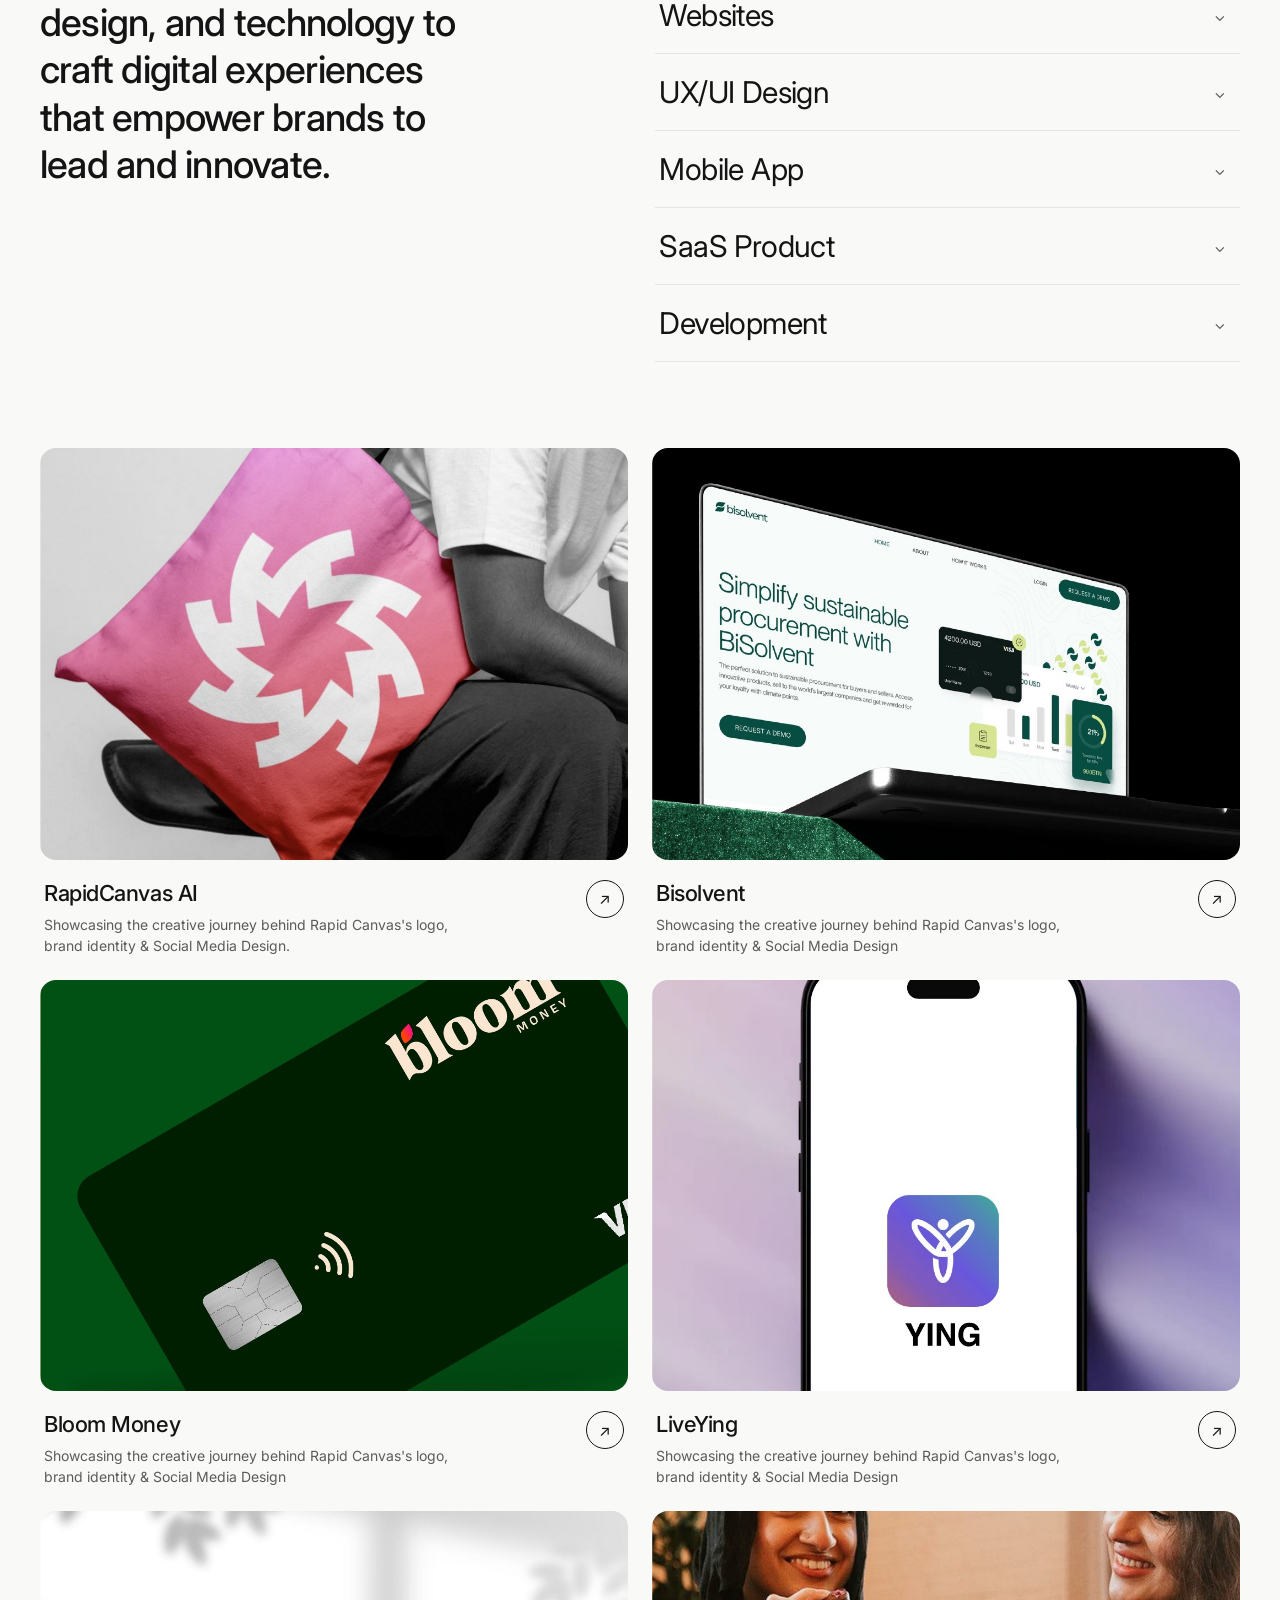
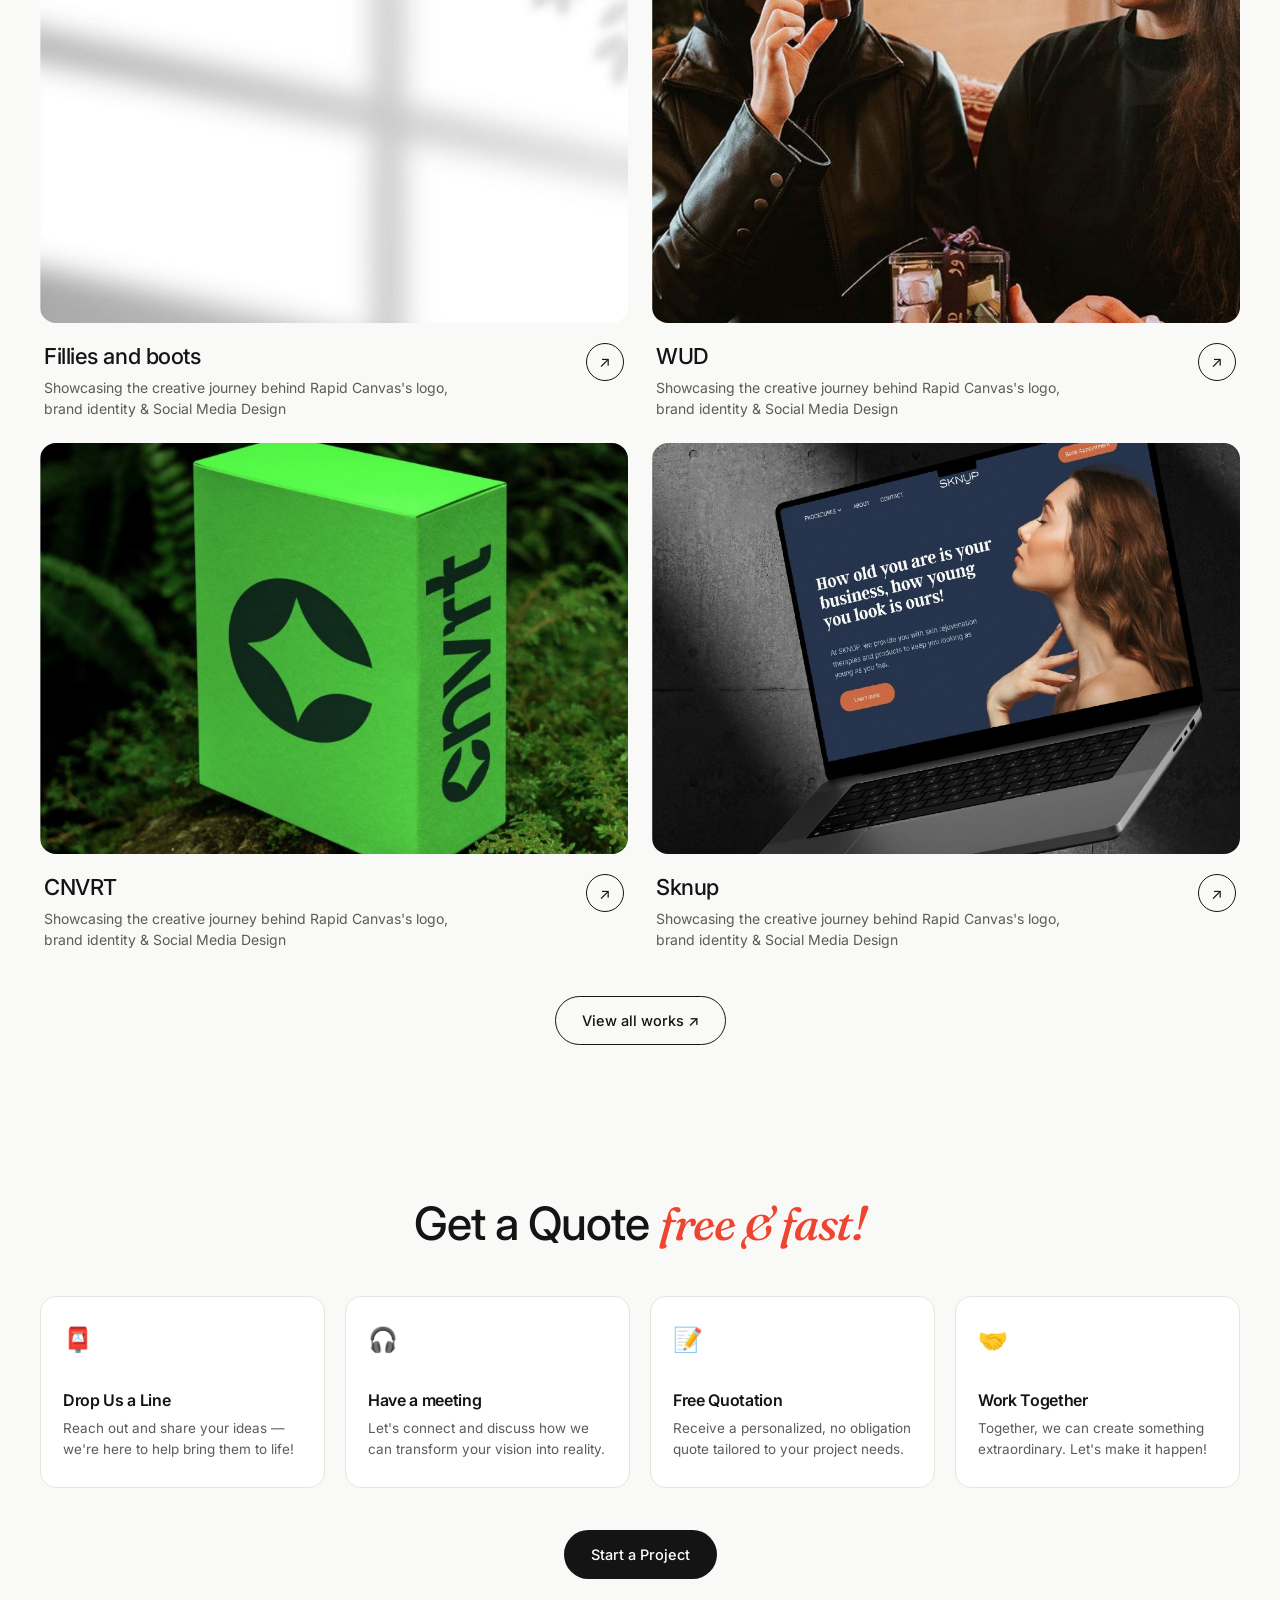
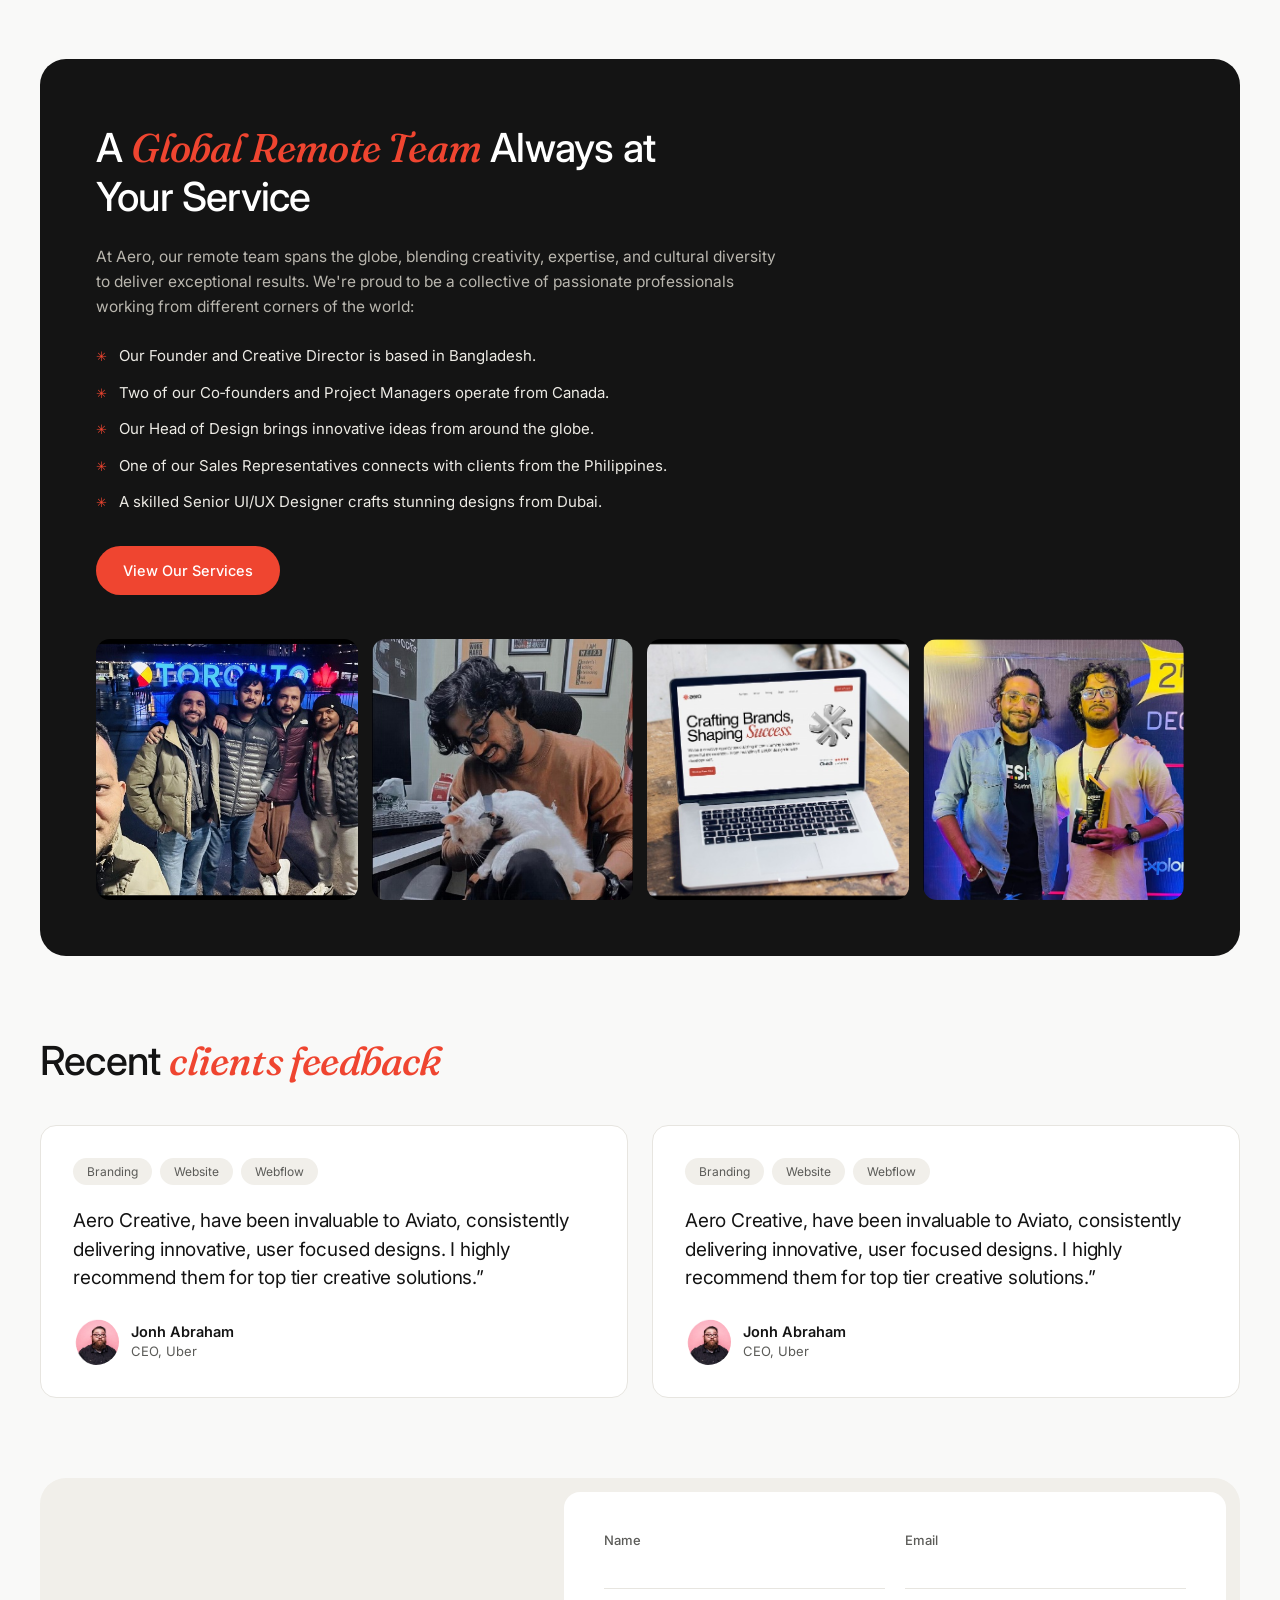
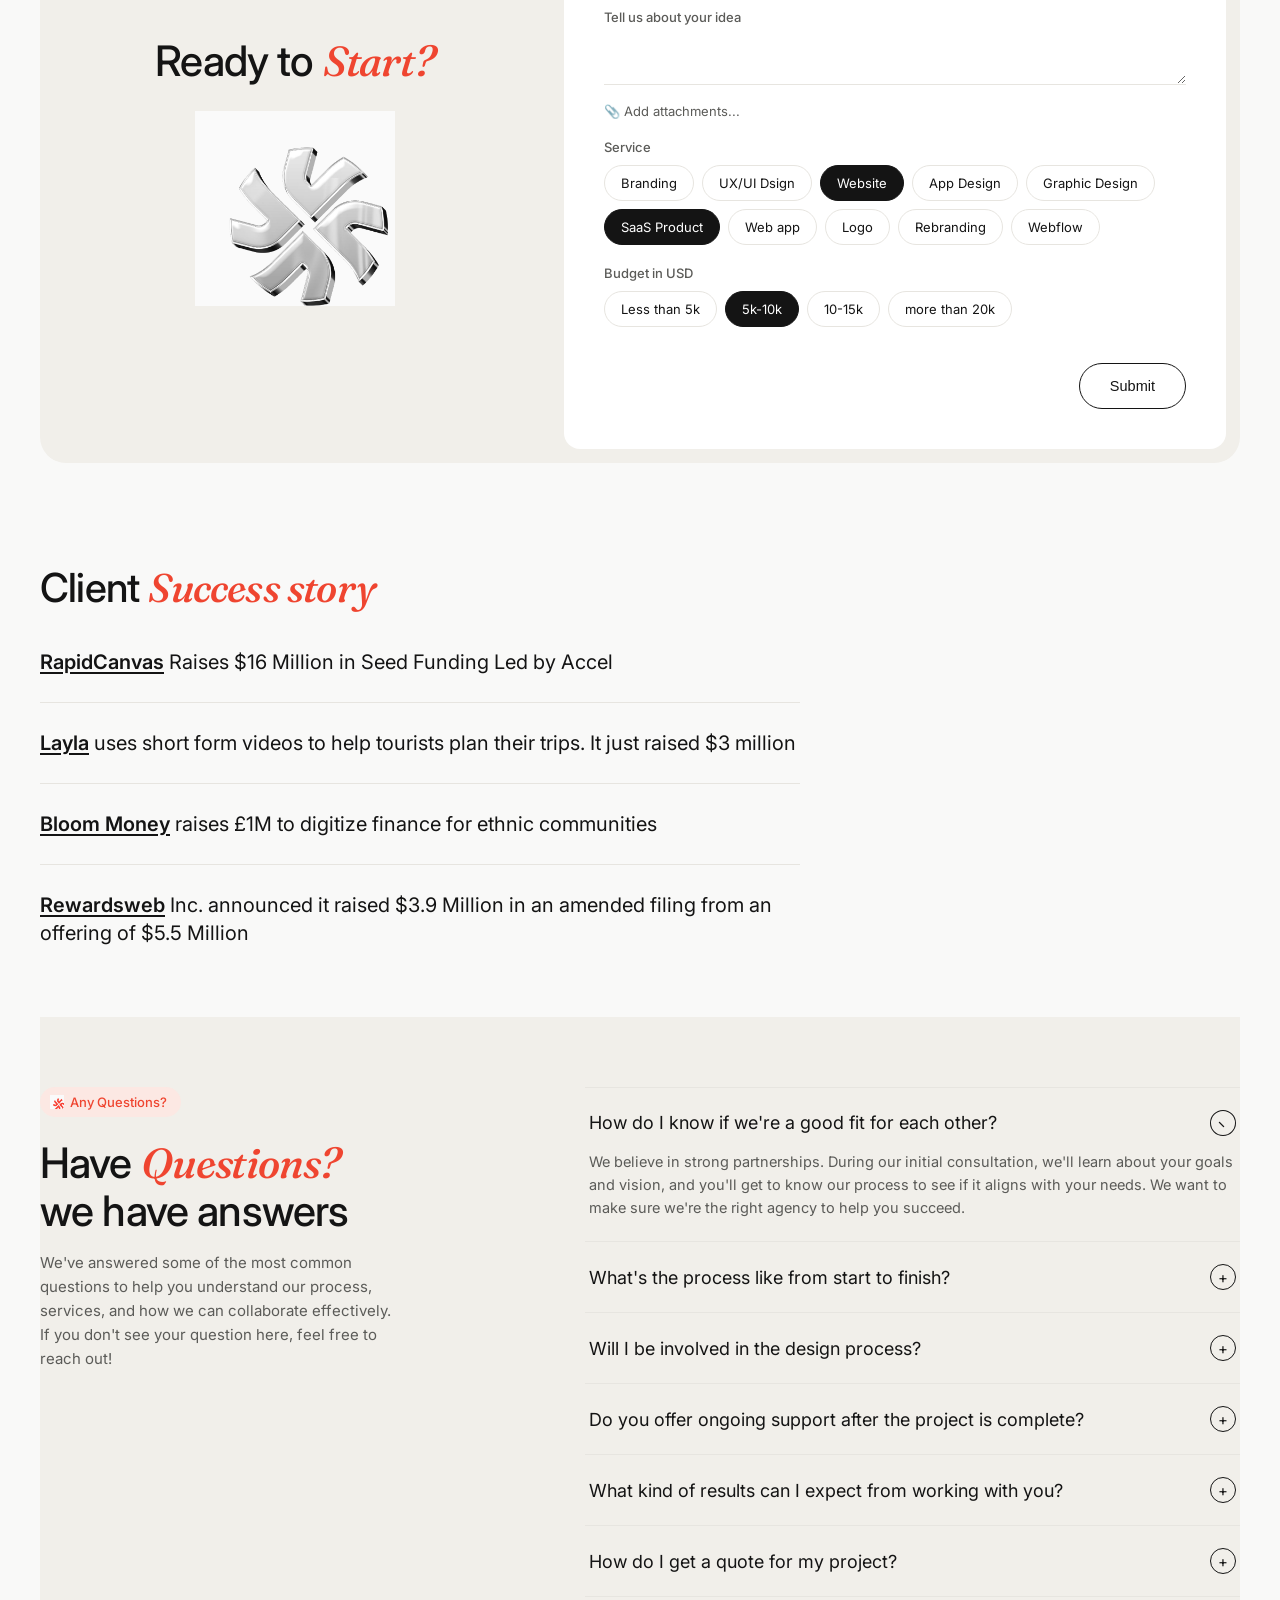
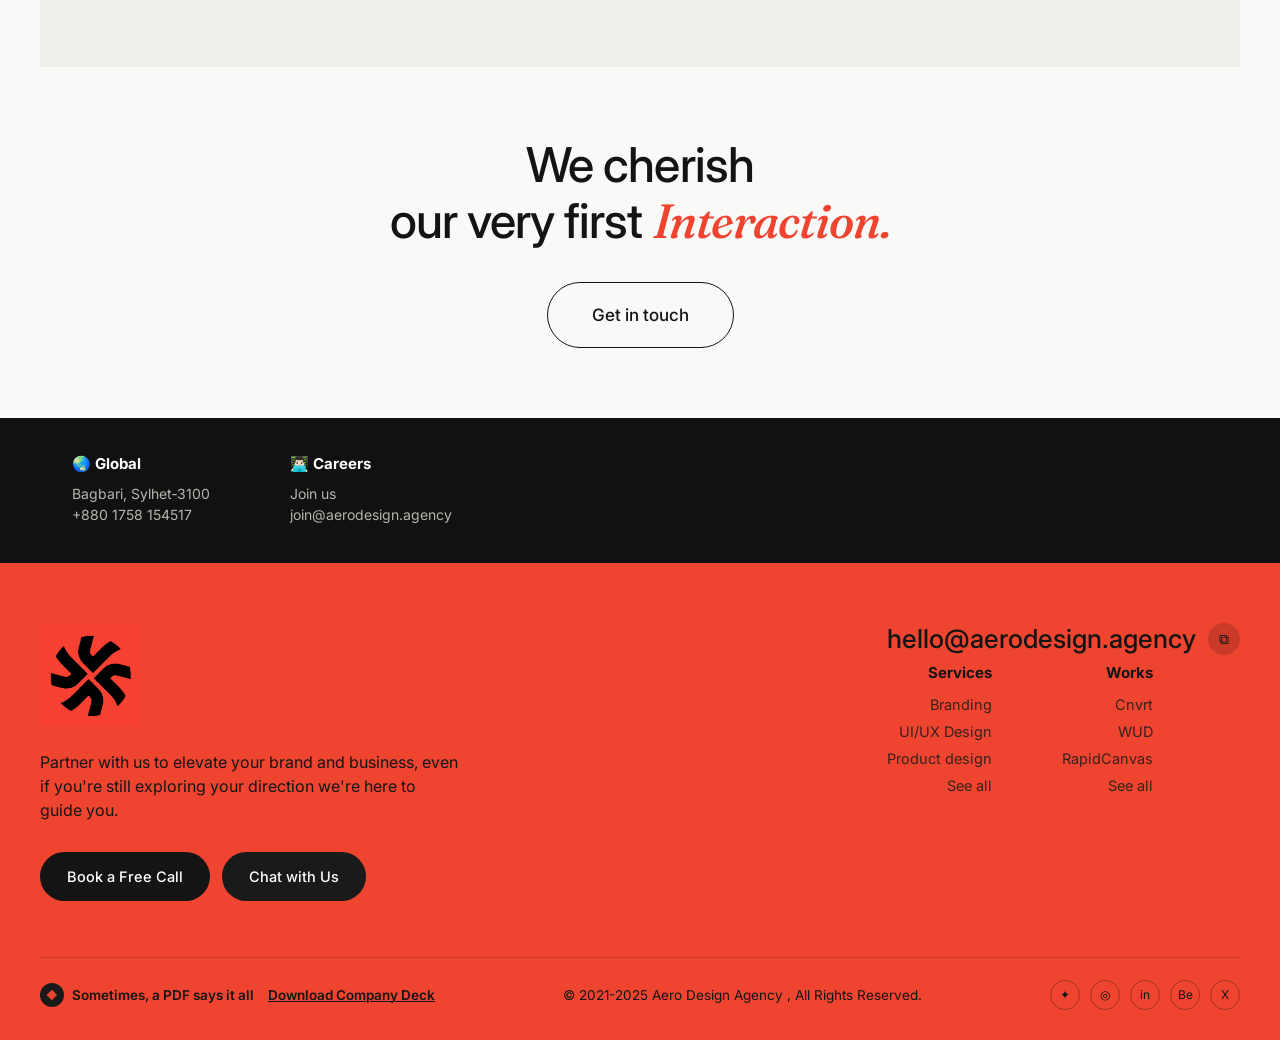
==== commit c1f06828: "update" ====
--- a/index.html
+++ b/index.html
@@ -5,19 +5,18 @@
 <meta name="viewport" content="width=device-width, initial-scale=1.0">
 <title>Aero — Crafting Brands, Shaping Success</title>
 <link rel="preconnect" href="https://fonts.googleapis.com">
-<link href="https://fonts.googleapis.com/css2?family=Inter:wght@400;500;600;700;800&family=Fraunces:ital,opsz,wght@0,9..144,400;0,9..144,500;0,9..144,600;1,9..144,400&display=swap" rel="stylesheet">
+<link href="https://fonts.googleapis.com/css2?family=Inter:wght@400;500;600;700;800&family=Fraunces:ital,opsz,wght@0,9..144,400;1,9..144,500&display=swap" rel="stylesheet">
 <style>
   :root{
-    --cream:#F6F3EC;
-    --cream-2:#EFEAE0;
-    --ink:#171412;
-    --ink-soft:#4A4540;
-    --red:#E5432B;
-    --red-dark:#C23A26;
-    --line:#DFD9CC;
-    --white:#FFFFFF;
-    --radius-lg:28px;
-    --radius-md:18px;
+    --bg:#F9F9F8;
+    --card:#FFFFFF;
+    --ink:#141414;
+    --ink-soft:#5B5B58;
+    --red:#EF4530;
+    --red-dark:#D33A26;
+    --line:#E7E5E0;
+    --radius-lg:26px;
+    --radius-md:16px;
     --radius-sm:10px;
     --maxw:1200px;
   }
@@ -26,15 +25,21 @@
   body{
     margin:0;
     font-family:"Inter",sans-serif;
-    background:var(--cream);
+    background:var(--bg);
     color:var(--ink);
     -webkit-font-smoothing:antialiased;
   }
   h1,h2,h3{
-    font-family:"Fraunces",serif;
+    font-family:"Inter",sans-serif;
     margin:0;
     font-weight:500;
-    letter-spacing:-0.01em;
+    letter-spacing:-0.02em;
+  }
+  em, .accent{
+    font-family:"Fraunces",serif;
+    font-style:italic;
+    color:var(--red);
+    font-weight:500;
   }
   p{margin:0;}
   a{color:inherit;text-decoration:none;}
@@ -46,31 +51,37 @@
     align-items:center;
     justify-content:center;
     gap:8px;
-    padding:14px 26px;
+    padding:15px 26px;
     border-radius:100px;
-    font-weight:600;
+    font-weight:500;
     font-size:14.5px;
     cursor:pointer;
     border:1px solid transparent;
     white-space:nowrap;
   }
-  .btn-dark{background:var(--ink);color:var(--cream);}
+  .btn-dark{background:var(--ink);color:#fff;}
   .btn-dark:hover{background:#000;}
   .btn-outline{background:transparent;color:var(--ink);border-color:var(--ink);}
-  .btn-outline:hover{background:var(--ink);color:var(--cream);}
-  .btn-red{background:var(--red);color:var(--white);}
+  .btn-outline:hover{background:var(--ink);color:#fff;}
+  .btn-red{background:var(--red);color:#fff;}
   .btn-red:hover{background:var(--red-dark);}
 
   .eyebrow{
+    display:inline-flex;align-items:center;gap:6px;
     font-size:13px;
     color:var(--red);
-    font-weight:600;
-  }
+    font-weight:500;
+    background:#FCE8E3;
+    padding:7px 14px 7px 10px;
+    border-radius:100px;
+    margin-bottom:22px;
+  }
+  .eyebrow img{width:14px;height:14px;}
 
   /* ---------- Header ---------- */
   header{
     position:sticky;top:0;z-index:50;
-    background:rgba(246,243,236,0.9);
+    background:rgba(249,249,248,0.88);
     backdrop-filter:blur(8px);
     border-bottom:1px solid var(--line);
   }
@@ -80,138 +91,114 @@
     max-width:var(--maxw);margin:0 auto;
   }
   .logo{
-    display:flex;align-items:center;gap:10px;
-    font-family:"Fraunces",serif;
-    font-size:20px;font-weight:600;
-  }
-  .logo svg{width:26px;height:26px;}
+    display:flex;align-items:center;gap:8px;
+    font-size:21px;font-weight:600;
+    letter-spacing:-0.02em;
+  }
+  .logo img{width:24px;height:auto;}
   .nav-links{
     display:flex;gap:36px;
     font-size:14.5px;font-weight:500;color:var(--ink-soft);
   }
   .nav-links a:hover{color:var(--ink);}
-  .nav-right{display:flex;align-items:center;gap:18px;}
-  .nav-right .btn{padding:11px 22px;}
 
   /* ---------- Hero ---------- */
   .hero{
-    padding:80px 0 40px;
-    text-align:center;
+    padding:70px 0 36px;
+  }
+  .hero-top{
+    display:flex;justify-content:space-between;align-items:flex-start;
+    gap:20px;
   }
   .hero h1{
-    font-size:clamp(40px,6.4vw,76px);
-    line-height:1.04;
-    max-width:900px;
-    margin:0 auto;
-  }
-  .hero h1 em{
-    font-style:italic;
-    color:var(--red);
-  }
+    font-size:clamp(38px,5.6vw,68px);
+    line-height:1.05;
+    max-width:640px;
+  }
+  .hero-3d{width:170px;flex-shrink:0;}
   .hero-sub{
-    max-width:520px;
-    margin:26px auto 34px;
+    max-width:460px;
+    margin:24px 0 30px;
     color:var(--ink-soft);
-    font-size:16.5px;
+    font-size:16px;
     line-height:1.55;
   }
-  .hero-cta{
-    display:flex;gap:14px;justify-content:center;flex-wrap:wrap;
-    margin-bottom:56px;
-  }
+  .hero-cta-row{
+    display:flex;align-items:center;justify-content:space-between;
+    flex-wrap:wrap;gap:24px;
+    margin-bottom:44px;
+  }
+  .hero-cta{display:flex;gap:12px;flex-wrap:wrap;}
+  .review-badge{display:flex;align-items:center;gap:10px;}
+  .review-badge .stars{color:var(--red);font-size:13px;letter-spacing:1px;}
+  .review-badge .label{font-size:11px;color:var(--ink-soft);letter-spacing:0.04em;}
+  .review-badge b{display:block;font-size:15px;letter-spacing:-0.01em;}
+
   .hero-media{
     position:relative;
-    max-width:var(--maxw);
-    margin:0 32px;
     border-radius:var(--radius-lg);
     overflow:hidden;
-    aspect-ratio:16/7.2;
-    background:linear-gradient(135deg,#1b1815,#0c0b0a 60%);
+    aspect-ratio:16/6.6;
+    background:#0A0A0A;
     display:flex;align-items:center;justify-content:center;
   }
-  @media(min-width:1264px){ .hero-media{margin:0 auto;} }
-  .hero-media .review-tag{
-    position:absolute;top:22px;right:24px;
-    background:rgba(255,255,255,0.08);
-    border:1px solid rgba(255,255,255,0.18);
-    color:#fff;border-radius:100px;
-    padding:8px 16px;font-size:12px;
-    display:flex;flex-direction:column;gap:2px;line-height:1.3;
-  }
-  .review-tag b{font-size:12.5px;letter-spacing:0.02em;}
   .play-btn{
-    width:76px;height:76px;border-radius:50%;
-    background:rgba(255,255,255,0.14);
-    border:1px solid rgba(255,255,255,0.35);
+    width:78px;height:78px;border-radius:50%;
+    background:rgba(255,255,255,0.12);
+    border:1px solid rgba(255,255,255,0.3);
     display:flex;align-items:center;justify-content:center;
     cursor:pointer;
-  }
-  .play-btn:after{
-    content:"";
-    width:0;height:0;
-    border-top:11px solid transparent;
-    border-bottom:11px solid transparent;
-    border-left:18px solid #fff;
-    margin-left:5px;
+    color:#fff;font-size:12px;font-weight:600;letter-spacing:0.05em;
   }
 
   /* ---------- Logo strip ---------- */
   .logo-strip{
-    padding:44px 0;
+    padding:50px 0 20px;
     text-align:center;
+    overflow:hidden;
   }
   .logo-strip p{
-    color:var(--ink-soft);
-    font-size:14px;
-    margin-bottom:26px;
-  }
-  .logo-row{
-    display:flex;align-items:center;justify-content:center;
-    flex-wrap:wrap;
-    gap:44px;
-    opacity:0.55;
-    font-weight:700;
-    font-size:18px;
-    letter-spacing:-0.02em;
-  }
+    color:var(--ink);
+    font-size:15px;
+    margin-bottom:28px;
+  }
+  .logo-row{margin:0 -32px 14px;}
+  .logo-row img{width:100%;display:block;}
 
   /* ---------- Services ---------- */
   .services{
-    padding:70px 0;
+    padding:66px 0;
     border-top:1px solid var(--line);
   }
   .services-grid{
     display:grid;
-    grid-template-columns:1fr 1fr;
+    grid-template-columns:0.95fr 1fr;
     gap:60px;
     align-items:start;
   }
   .services-grid h2{
-    font-size:clamp(30px,4vw,44px);
-    line-height:1.18;
+    font-size:clamp(28px,3.6vw,38px);
+    line-height:1.25;
     max-width:420px;
   }
   .service-list{display:flex;flex-direction:column;}
   .service-item{
     display:flex;align-items:center;justify-content:space-between;
-    padding:22px 4px;
+    padding:20px 4px;
     border-bottom:1px solid var(--line);
-    font-family:"Fraunces",serif;
-    font-size:21px;
+    font-size:30px;
+    letter-spacing:-0.02em;
   }
   .service-item:first-child{border-top:1px solid var(--line);}
   .service-item span.arrow{
-    width:34px;height:34px;border-radius:50%;
-    border:1px solid var(--ink);
+    width:32px;height:32px;
     display:flex;align-items:center;justify-content:center;
-    font-family:"Inter",sans-serif;font-size:15px;
+    color:var(--ink-soft);font-size:15px;
     flex-shrink:0;
-    transition:background .2s,color .2s;
-  }
-  .service-item:hover span.arrow{background:var(--ink);color:var(--cream);}
+  }
 
   /* ---------- Work ---------- */
-  .work{padding:70px 0;}
+  .work{padding:20px 0 70px;}
   .section-head{
     display:flex;align-items:flex-end;justify-content:space-between;
     margin-bottom:40px;flex-wrap:wrap;gap:18px;
@@ -222,148 +209,149 @@
     grid-template-columns:repeat(2,1fr);
     gap:24px;
   }
-  .work-card{
-    background:var(--white);
+  .work-card{overflow:hidden;}
+  .work-thumb{
+    aspect-ratio:16/11.2;
     border-radius:var(--radius-md);
     overflow:hidden;
-    border:1px solid var(--line);
-  }
-  .work-thumb{
-    aspect-ratio:16/10.5;
-    background:linear-gradient(135deg,var(--card-a,#eee),var(--card-b,#ccc));
-    position:relative;
-  }
-  .work-card:nth-child(1) .work-thumb{background:linear-gradient(135deg,#f2a7c0,#e35b8f);}
-  .work-card:nth-child(2) .work-thumb{background:linear-gradient(135deg,#eef3ea,#d7e4d2);}
-  .work-card:nth-child(3) .work-thumb{background:linear-gradient(135deg,#0f3b2e,#123f30);}
-  .work-card:nth-child(4) .work-thumb{background:linear-gradient(135deg,#c9c4ff,#8f87e8);}
-  .work-card:nth-child(5) .work-thumb{background:linear-gradient(135deg,#efe9df,#d8cdb8);}
-  .work-card:nth-child(6) .work-thumb{background:linear-gradient(135deg,#f4ede1,#e2d3ba);}
-  .work-card:nth-child(7) .work-thumb{background:linear-gradient(135deg,#171f16,#0c130b);}
-  .work-card:nth-child(8) .work-thumb{background:linear-gradient(135deg,#0e0e0e,#2b2b2b);}
-  .work-info{padding:22px 24px 26px;}
-  .work-info h3{font-size:19px;margin-bottom:8px;}
-  .work-info p{color:var(--ink-soft);font-size:14px;line-height:1.5;}
+    background:#eee;
+  }
+  .work-thumb img{width:100%;height:100%;object-fit:cover;}
+  .work-info{padding:20px 4px 0;display:flex;align-items:flex-start;justify-content:space-between;gap:16px;}
+  .work-info .txt h3{font-size:22px;margin-bottom:8px;font-weight:500;}
+  .work-info .txt p{color:var(--ink-soft);font-size:14px;line-height:1.5;max-width:420px;}
+  .work-info .circ{
+    width:38px;height:38px;border-radius:50%;
+    border:1px solid var(--ink);
+    display:flex;align-items:center;justify-content:center;
+    flex-shrink:0;font-size:15px;
+  }
+  .work-foot{text-align:center;margin-top:46px;}
 
   /* ---------- Get a Quote ---------- */
   .quote{padding:80px 0;text-align:center;}
   .quote h2{font-size:clamp(30px,4.4vw,46px);margin-bottom:44px;}
-  .quote h2 em{color:var(--red);font-style:italic;}
   .quote-grid{
     display:grid;grid-template-columns:repeat(4,1fr);
-    gap:20px;margin-bottom:44px;
+    gap:20px;margin-bottom:36px;
   }
   .quote-card{
-    background:var(--white);border:1px solid var(--line);
+    background:var(--card);border:1px solid var(--line);
     border-radius:var(--radius-md);
-    padding:30px 22px;text-align:left;
-  }
-  .quote-card .ic{font-size:26px;margin-bottom:22px;}
-  .quote-card h3{font-family:"Inter",sans-serif;font-weight:600;font-size:16px;margin-bottom:8px;}
+    padding:28px 22px;text-align:left;
+  }
+  .quote-card .ic{font-size:24px;margin-bottom:36px;}
+  .quote-card h3{font-weight:600;font-size:16px;margin-bottom:8px;}
   .quote-card p{color:var(--ink-soft);font-size:13.5px;line-height:1.5;}
+  .quote > .btn{margin-top:6px;}
 
   /* ---------- Global team ---------- */
   .team{
-    background:var(--ink);color:var(--cream);
+    background:var(--ink);color:#fff;
     border-radius:var(--radius-lg);
     margin:0 32px;
-    padding:64px 56px;
+    padding:64px 56px 56px;
   }
   @media(min-width:1264px){ .team{margin:0 auto;max-width:var(--maxw);} }
-  .team h2{color:var(--white);font-size:clamp(28px,3.6vw,40px);max-width:560px;margin-bottom:26px;}
-  .team h2 em{color:var(--red);font-style:italic;}
-  .team > .wrap-inner{max-width:640px;}
-  .team p.desc{color:#C9C4BB;font-size:15.5px;line-height:1.6;margin-bottom:30px;max-width:640px;}
-  .team ul{display:flex;flex-direction:column;gap:14px;margin-bottom:34px;}
+  .team h2{color:#fff;font-size:clamp(28px,3.6vw,40px);max-width:600px;margin-bottom:24px;}
+  .team p.desc{color:#B9B6AE;font-size:15.5px;line-height:1.6;margin-bottom:26px;max-width:680px;}
+  .team ul{display:flex;flex-direction:column;gap:14px;margin-bottom:32px;}
   .team ul li{
     display:flex;gap:12px;align-items:flex-start;
-    color:#E9E5DC;font-size:14.5px;line-height:1.5;
+    color:#EDEBE5;font-size:15px;line-height:1.5;
   }
   .team ul li:before{
-    content:"";
-    width:6px;height:6px;border-radius:50%;
-    background:var(--red);
-    margin-top:8px;flex-shrink:0;
+    content:"✳";
+    color:var(--red);
+    font-size:13px;
+    margin-top:2px;flex-shrink:0;
   }
   .team-photos{
-    display:grid;grid-template-columns:repeat(4,1fr);gap:14px;margin-top:20px;
+    display:grid;grid-template-columns:repeat(4,1fr);gap:14px;margin-top:44px;
   }
   .team-photos div{
     aspect-ratio:1/1;border-radius:14px;
-    background:linear-gradient(135deg,#3a352e,#1e1c19);
-  }
+    overflow:hidden;background:#2a2a2a;
+  }
+  .team-photos img{width:100%;height:100%;object-fit:cover;}
 
   /* ---------- Testimonials ---------- */
   .testimonials{padding:80px 0;}
   .test-grid{display:grid;grid-template-columns:1fr 1fr;gap:24px;}
   .test-card{
-    background:var(--white);border:1px solid var(--line);
-    border-radius:var(--radius-md);padding:34px;
-  }
-  .test-tags{display:flex;gap:8px;margin-bottom:20px;flex-wrap:wrap;}
+    background:var(--card);border:1px solid var(--line);
+    border-radius:var(--radius-md);padding:32px;
+  }
+  .test-tags{display:flex;gap:8px;margin-bottom:22px;flex-wrap:wrap;}
   .test-tags span{
-    font-size:12px;border:1px solid var(--line);
-    border-radius:100px;padding:5px 12px;color:var(--ink-soft);
+    font-size:12px;background:#F1EFEA;
+    border-radius:100px;padding:6px 14px;color:var(--ink-soft);
   }
   .test-card p.quote-text{
-    font-family:"Fraunces",serif;font-size:19px;line-height:1.5;margin-bottom:26px;
+    font-size:19px;line-height:1.5;margin-bottom:26px;letter-spacing:-0.01em;
   }
   .test-person{display:flex;align-items:center;gap:12px;}
   .test-person .avatar{
-    width:44px;height:44px;border-radius:50%;
-    background:linear-gradient(135deg,#e0d6c4,#b9a888);
-  }
-  .test-person b{font-size:14.5px;display:block;}
+    width:46px;height:46px;border-radius:50%;overflow:hidden;flex-shrink:0;
+  }
+  .test-person .avatar img{width:100%;height:100%;object-fit:cover;}
+  .test-person b{font-size:14.5px;display:block;font-weight:600;}
   .test-person span{font-size:13px;color:var(--ink-soft);}
 
   /* ---------- Ready to start form ---------- */
-  .form-sec{padding:80px 0;}
+  .form-sec{padding:0 0 80px;}
   .form-shell{
-    display:grid;grid-template-columns:0.9fr 1.1fr;
-    background:var(--white);border:1px solid var(--line);
+    display:grid;grid-template-columns:0.85fr 1.15fr;
+    background:#F1EFEA;
     border-radius:var(--radius-lg);overflow:hidden;
   }
   .form-left{
     padding:56px;
-    display:flex;flex-direction:column;justify-content:center;
-    background:var(--cream-2);
-  }
-  .form-left h2{font-size:clamp(30px,3.6vw,42px);}
-  .form-left h2 em{color:var(--red);font-style:italic;}
-  .form-right{padding:48px;}
-  .field{margin-bottom:18px;}
+    display:flex;flex-direction:column;justify-content:center;align-items:center;
+    text-align:center;
+  }
+  .form-left h2{font-size:clamp(30px,3.6vw,42px);margin-bottom:24px;}
+  .form-left img{width:200px;}
+  .form-right{padding:40px;background:var(--card);margin:14px;border-radius:var(--radius-md);}
+  .field-row{display:grid;grid-template-columns:1fr 1fr;gap:20px;}
+  .field{margin-bottom:20px;}
   .field label{
-    display:block;font-size:13px;font-weight:600;margin-bottom:8px;color:var(--ink-soft);
+    display:block;font-size:13px;font-weight:500;margin-bottom:10px;color:var(--ink-soft);
   }
   .field input, .field textarea{
-    width:100%;padding:13px 16px;
-    border:1px solid var(--line);border-radius:var(--radius-sm);
-    font-family:"Inter",sans-serif;font-size:14.5px;background:var(--cream);
+    width:100%;padding:0 0 10px;
+    border:none;border-bottom:1px solid var(--line);
+    font-family:"Inter",sans-serif;font-size:15px;background:transparent;
     color:var(--ink);
   }
-  .field textarea{min-height:90px;resize:vertical;}
+  .field input:focus, .field textarea:focus{outline:none;border-color:var(--ink);}
+  .field textarea{min-height:50px;resize:vertical;}
+  .attach{display:flex;align-items:center;gap:8px;font-size:13px;color:var(--ink-soft);margin-top:14px;}
   .chip-group{display:flex;flex-wrap:wrap;gap:8px;}
   .chip{
     padding:9px 16px;border:1px solid var(--line);border-radius:100px;
-    font-size:13px;cursor:pointer;background:var(--cream);
-  }
-  .chip.active{background:var(--ink);color:var(--cream);border-color:var(--ink);}
-  .form-right .btn{width:100%;margin-top:12px;padding:15px;font-size:15px;}
+    font-size:13px;cursor:pointer;background:transparent;
+  }
+  .chip.active{background:var(--ink);color:#fff;border-color:var(--ink);}
+  .form-right .btn{margin-top:16px;padding:14px 30px;float:right;}
+  .form-right:after{content:"";display:block;clear:both;}
 
   /* ---------- Client success ---------- */
-  .success{padding:70px 0;}
-  .success-grid{display:grid;grid-template-columns:repeat(2,1fr);gap:20px;}
-  .success-card{
-    border:1px solid var(--line);border-radius:var(--radius-md);
-    padding:30px;background:var(--white);
-    font-size:15.5px;line-height:1.5;
-  }
-  .success-card b{display:block;font-family:"Fraunces",serif;font-size:18px;margin-bottom:10px;font-weight:500;}
+  .success{padding:20px 0 70px;}
+  .success h2{font-size:clamp(30px,3.6vw,40px);margin-bottom:36px;}
+  .success ul{display:flex;flex-direction:column;gap:26px;}
+  .success li{
+    font-size:20px;line-height:1.4;
+    padding-bottom:26px;border-bottom:1px solid var(--line);
+    max-width:760px;
+  }
+  .success li:last-child{border-bottom:none;padding-bottom:0;}
+  .success li b{font-weight:600;text-decoration:underline;text-underline-offset:3px;}
 
   /* ---------- FAQ ---------- */
-  .faq{padding:80px 0;}
+  .faq{padding:70px 0;background:#F1EFEA;}
   .faq-grid{display:grid;grid-template-columns:0.85fr 1.15fr;gap:60px;}
-  .faq-intro h2{font-size:clamp(30px,3.6vw,42px);margin-bottom:16px;}
+  .faq-intro h2{font-size:clamp(30px,3.6vw,42px);margin-bottom:16px;line-height:1.15;}
   .faq-intro p{color:var(--ink-soft);font-size:15px;line-height:1.6;max-width:360px;margin-bottom:26px;}
   .faq-item{
     border-bottom:1px solid var(--line);
@@ -373,12 +361,13 @@
   .faq-item:first-child{border-top:1px solid var(--line);}
   .faq-q{
     display:flex;align-items:center;justify-content:space-between;
-    font-family:"Fraunces",serif;font-size:18px;
+    gap:16px;
+    font-size:18px;
   }
   .faq-q .plus{
-    width:28px;height:28px;border-radius:50%;border:1px solid var(--ink);
+    width:26px;height:26px;border-radius:50%;border:1px solid var(--ink);
     display:flex;align-items:center;justify-content:center;flex-shrink:0;
-    font-size:16px;font-family:"Inter",sans-serif;
+    font-size:15px;
   }
   .faq-a{
     color:var(--ink-soft);font-size:14.5px;line-height:1.6;
@@ -388,51 +377,65 @@
   .faq-item.open .faq-q .plus{transform:rotate(45deg);}
 
   /* ---------- Footer CTA ---------- */
-  .footer-cta{
+  .footer-cta{padding:70px 0;text-align:center;}
+  .footer-cta h2{font-size:clamp(30px,4.4vw,48px);margin-bottom:34px;line-height:1.15;}
+  .footer-cta .btn-outline{padding:22px 44px;font-size:17px;border-radius:100px;}
+
+  footer{background:#111;}
+  .footer-top{
+    padding:36px 32px;
+    max-width:var(--maxw);margin:0 auto;
+    display:flex;gap:80px;color:#fff;
+  }
+  .footer-top .col b{display:block;font-size:15px;margin-bottom:12px;}
+  .footer-top .col span, .footer-top .col a{display:block;font-size:14px;color:#B8B5AE;margin-bottom:4px;}
+  .footer-main{
     background:var(--red);
-    border-radius:var(--radius-lg);
-    margin:0 32px 24px;
-    padding:64px 56px;
-    color:#fff;
-    display:flex;align-items:center;justify-content:space-between;
-    flex-wrap:wrap;gap:30px;
-  }
-  @media(min-width:1264px){ .footer-cta{margin:0 auto 24px;max-width:var(--maxw);} }
-  .footer-cta h2{color:#fff;font-size:clamp(28px,3.6vw,42px);max-width:480px;}
-  .footer-cta h2 em{font-style:italic;color:#1a1a1a;}
-  .footer-cta .btn{background:var(--ink);color:#fff;}
-
-  footer{padding:0 0 50px;}
-  .footer-grid{
-    display:grid;grid-template-columns:1.3fr 1fr 1fr 1.3fr;
-    gap:30px;padding:0 32px 40px;
-    max-width:var(--maxw);margin:0 auto;
-  }
-  .footer-col h4{font-size:13px;color:var(--ink-soft);margin-bottom:16px;font-weight:600;}
-  .footer-col a, .footer-col p{
-    display:block;font-size:14.5px;margin-bottom:10px;color:var(--ink);
-  }
-  .footer-col.brand p{color:var(--ink-soft);font-size:14px;line-height:1.6;max-width:280px;}
-  .footer-bottom{
-    border-top:1px solid var(--line);
-    padding-top:24px;margin:0 32px;
-    max-width:calc(var(--maxw) - 0px);
+    padding:60px 32px 30px;
+  }
+  .footer-main-inner{max-width:var(--maxw);margin:0 auto;}
+  .footer-row1{display:flex;justify-content:space-between;align-items:flex-start;gap:30px;flex-wrap:wrap;}
+  .footer-logo{width:100px;margin-bottom:24px;}
+  .footer-email{display:flex;align-items:center;gap:12px;font-size:26px;font-weight:500;}
+  .footer-email .copy{
+    width:32px;height:32px;border-radius:50%;background:rgba(0,0,0,0.15);
+    display:flex;align-items:center;justify-content:center;font-size:14px;cursor:pointer;
+  }
+  .footer-desc{max-width:420px;font-size:16px;line-height:1.5;margin-bottom:26px;}
+  .footer-links{display:flex;gap:70px;margin-top:8px;}
+  .footer-links .col b{display:block;font-size:15px;margin-bottom:14px;}
+  .footer-links .col a{display:block;font-size:14.5px;margin-bottom:10px;color:#1a1a1a;opacity:0.85;}
+  .footer-cta-btns{display:flex;gap:12px;margin-top:30px;}
+  .footer-bottom-row{
     display:flex;justify-content:space-between;align-items:center;flex-wrap:wrap;gap:14px;
-    font-size:13px;color:var(--ink-soft);
-  }
-  @media(min-width:1264px){ .footer-bottom{margin:0 auto;padding-left:32px;padding-right:32px;} }
+    margin-top:56px;padding-top:22px;border-top:1px solid rgba(0,0,0,0.15);
+    font-size:13.5px;
+  }
+  .deck-link{display:flex;align-items:center;gap:8px;font-weight:600;}
+  .deck-link .dot{width:24px;height:24px;border-radius:50%;background:#1a1a1a;color:var(--red);display:flex;align-items:center;justify-content:center;font-size:11px;}
+  .deck-link u{text-decoration-thickness:1px;}
+  .socials{display:flex;gap:10px;}
+  .socials a{
+    width:30px;height:30px;border-radius:50%;border:1px solid rgba(0,0,0,0.3);
+    display:flex;align-items:center;justify-content:center;font-size:12px;
+  }
 
   @media(max-width:900px){
     .nav-links{display:none;}
+    .hero-top{flex-direction:column;}
+    .hero-3d{width:110px;}
     .services-grid{grid-template-columns:1fr;gap:30px;}
+    .service-item{font-size:24px;}
     .quote-grid{grid-template-columns:repeat(2,1fr);}
     .work-grid{grid-template-columns:1fr;}
     .test-grid{grid-template-columns:1fr;}
     .form-shell{grid-template-columns:1fr;}
-    .footer-grid{grid-template-columns:1fr 1fr;}
+    .field-row{grid-template-columns:1fr;}
     .faq-grid{grid-template-columns:1fr;}
-    .footer-cta{flex-direction:column;align-items:flex-start;}
     .team-photos{grid-template-columns:repeat(2,1fr);}
+    .footer-row1{flex-direction:column;}
+    .footer-links{gap:40px;}
+    .footer-top{flex-direction:column;gap:20px;}
   }
 </style>
 </head>
@@ -441,10 +444,7 @@
 <header>
   <nav class="nav">
     <div class="logo">
-      <svg viewBox="0 0 24 24" fill="none">
-        <path d="M12 2C13 6 18 7 22 8C18 9 13 10 12 14C11 10 6 9 2 8C6 7 11 6 12 2Z" fill="#171412"/>
-        <path d="M12 10C12.6 12 15 12.6 17 13C15 13.4 12.6 14 12 16C11.4 14 9 13.4 7 13C9 12.6 11.4 12 12 10Z" fill="#E5432B"/>
-      </svg>
+      <img src="assets/logo-icon.png" alt="Aero">
       aero
     </div>
     <ul class="nav-links">
@@ -454,9 +454,7 @@
       <li><a href="#blog">Blogs</a></li>
       <li><a href="#about">About us</a></li>
     </ul>
-    <div class="nav-right">
-      <a href="#start" class="btn btn-dark">Start a Project</a>
-    </div>
+    <a href="#start" class="btn btn-dark">Start a Project</a>
   </nav>
 </header>
 
@@ -464,87 +462,88 @@
 
   <!-- HERO -->
   <section class="hero wrap">
-    <h1>Crafting Brands,<br>Shaping <em>Success.</em></h1>
+    <div class="hero-top">
+      <h1>Crafting Brands,<br>Shaping <em>Success.</em></h1>
+      <img class="hero-3d" src="assets/logo-mark-3d.png" alt="Aero mark">
+    </div>
     <p class="hero-sub">We're a creative agency specializing in transforming ideas into impactful experiences. From branding &amp; UI/UX design to web development.</p>
-    <div class="hero-cta">
-      <a href="#start" class="btn btn-dark">Book a Free Call</a>
-      <a href="#work" class="btn btn-outline">View all works</a>
-    </div>
-  </section>
-
-  <div class="hero-media">
-    <span class="review-tag"><b>★★★★★ Reviewed on</b><span>3 reviews</span></span>
-    <div class="play-btn"></div>
-  </div>
+    <div class="hero-cta-row">
+      <div class="hero-cta">
+        <a href="#start" class="btn btn-dark">Book a Free Call</a>
+        <a href="#work" class="btn btn-outline">View all works</a>
+      </div>
+      <div class="review-badge">
+        <span class="label">REVIEWED ON<br><b>Clutch</b></span>
+        <span class="stars">★★★★★<br><span class="label" style="color:var(--ink-soft)">3 REVIEWS</span></span>
+      </div>
+    </div>
+    <div class="hero-media">
+      <div class="play-btn">PLAY</div>
+    </div>
+  </section>
 
   <!-- LOGO STRIP -->
   <section class="logo-strip wrap">
     <p>Empowering 150+ companies to achieve their goals and thrive.</p>
-    <div class="logo-row">
-      <span>RapidCanvas</span>
-      <span>UVA</span>
-      <span>Cnvrt</span>
-      <span>fillies</span>
-      <span>Bloom</span>
-      <span>Bisolvent</span>
-    </div>
+    <div class="logo-row"><img src="assets/client-logos-row1.png" alt="Client logos"></div>
+    <div class="logo-row"><img src="assets/client-logos-row2.png" alt="Client logos"></div>
   </section>
 
   <!-- SERVICES -->
   <section class="services wrap" id="services">
     <div class="services-grid">
-      <h2>We blend creativity, design, and technology to craft digital experiences that empower brands to lead and innovate.</h2>
+      <div>
+        <span class="eyebrow"><img src="assets/logo-icon.png" alt=""> Our Services</span>
+        <h2>We blend creativity, design, and technology to craft digital experiences that empower brands to lead and innovate.</h2>
+      </div>
       <div class="service-list">
-        <div class="service-item"><span>Branding</span><span class="arrow">↗</span></div>
-        <div class="service-item"><span>Websites</span><span class="arrow">↗</span></div>
-        <div class="service-item"><span>UX/UI Design</span><span class="arrow">↗</span></div>
-        <div class="service-item"><span>Mobile App</span><span class="arrow">↗</span></div>
-        <div class="service-item"><span>SaaS Product</span><span class="arrow">↗</span></div>
-        <div class="service-item"><span>Development</span><span class="arrow">↗</span></div>
+        <div class="service-item"><span>Branding</span><span class="arrow">⌄</span></div>
+        <div class="service-item"><span>Websites</span><span class="arrow">⌄</span></div>
+        <div class="service-item"><span>UX/UI Design</span><span class="arrow">⌄</span></div>
+        <div class="service-item"><span>Mobile App</span><span class="arrow">⌄</span></div>
+        <div class="service-item"><span>SaaS Product</span><span class="arrow">⌄</span></div>
+        <div class="service-item"><span>Development</span><span class="arrow">⌄</span></div>
       </div>
     </div>
   </section>
 
   <!-- WORK -->
   <section class="work wrap" id="work">
-    <div class="section-head">
-      <h2>Recent work</h2>
-      <a href="#work" class="btn btn-outline">View all works</a>
-    </div>
     <div class="work-grid">
       <div class="work-card">
-        <div class="work-thumb"></div>
-        <div class="work-info"><h3>RapidCanvas AI</h3><p>Showcasing the creative journey behind Rapid Canvas's logo, brand identity &amp; Social Media Design.</p></div>
+        <div class="work-thumb"><img src="assets/work-rapidcanvas.jpg" alt="RapidCanvas AI"></div>
+        <div class="work-info"><div class="txt"><h3>RapidCanvas AI</h3><p>Showcasing the creative journey behind Rapid Canvas's logo, brand identity &amp; Social Media Design.</p></div><span class="circ">↗</span></div>
       </div>
       <div class="work-card">
-        <div class="work-thumb"></div>
-        <div class="work-info"><h3>Bisolvent</h3><p>Showcasing the creative journey behind Rapid Canvas's logo, brand identity &amp; Social Media Design</p></div>
+        <div class="work-thumb"><img src="assets/work-bisolvent.jpg" alt="Bisolvent"></div>
+        <div class="work-info"><div class="txt"><h3>Bisolvent</h3><p>Showcasing the creative journey behind Rapid Canvas's logo, brand identity &amp; Social Media Design</p></div><span class="circ">↗</span></div>
       </div>
       <div class="work-card">
-        <div class="work-thumb"></div>
-        <div class="work-info"><h3>Bloom Money</h3><p>Showcasing the creative journey behind Rapid Canvas's logo, brand identity &amp; Social Media Design</p></div>
+        <div class="work-thumb"><img src="assets/work-bloommoney.jpg" alt="Bloom Money"></div>
+        <div class="work-info"><div class="txt"><h3>Bloom Money</h3><p>Showcasing the creative journey behind Rapid Canvas's logo, brand identity &amp; Social Media Design</p></div><span class="circ">↗</span></div>
       </div>
       <div class="work-card">
-        <div class="work-thumb"></div>
-        <div class="work-info"><h3>LiveYing</h3><p>Showcasing the creative journey behind Rapid Canvas's logo, brand identity &amp; Social Media Design</p></div>
+        <div class="work-thumb"><img src="assets/work-liveying.jpg" alt="LiveYing"></div>
+        <div class="work-info"><div class="txt"><h3>LiveYing</h3><p>Showcasing the creative journey behind Rapid Canvas's logo, brand identity &amp; Social Media Design</p></div><span class="circ">↗</span></div>
       </div>
       <div class="work-card">
-        <div class="work-thumb"></div>
-        <div class="work-info"><h3>Fillies and boots</h3><p>Showcasing the creative journey behind Rapid Canvas's logo, brand identity &amp; Social Media Design</p></div>
+        <div class="work-thumb"><img src="assets/work-filliesboots.jpg" alt="Fillies and boots"></div>
+        <div class="work-info"><div class="txt"><h3>Fillies and boots</h3><p>Showcasing the creative journey behind Rapid Canvas's logo, brand identity &amp; Social Media Design</p></div><span class="circ">↗</span></div>
       </div>
       <div class="work-card">
-        <div class="work-thumb"></div>
-        <div class="work-info"><h3>WUD</h3><p>Showcasing the creative journey behind Rapid Canvas's logo, brand identity &amp; Social Media Design</p></div>
+        <div class="work-thumb"><img src="assets/work-wud.jpg" alt="WUD"></div>
+        <div class="work-info"><div class="txt"><h3>WUD</h3><p>Showcasing the creative journey behind Rapid Canvas's logo, brand identity &amp; Social Media Design</p></div><span class="circ">↗</span></div>
       </div>
       <div class="work-card">
-        <div class="work-thumb"></div>
-        <div class="work-info"><h3>CNVRT</h3><p>Showcasing the creative journey behind Rapid Canvas's logo, brand identity &amp; Social Media Design</p></div>
+        <div class="work-thumb"><img src="assets/work-cnvrt.jpg" alt="CNVRT"></div>
+        <div class="work-info"><div class="txt"><h3>CNVRT</h3><p>Showcasing the creative journey behind Rapid Canvas's logo, brand identity &amp; Social Media Design</p></div><span class="circ">↗</span></div>
       </div>
       <div class="work-card">
-        <div class="work-thumb"></div>
-        <div class="work-info"><h3>Sknup</h3><p>Showcasing the creative journey behind Rapid Canvas's logo, brand identity &amp; Social Media Design</p></div>
-      </div>
-    </div>
+        <div class="work-thumb"><img src="assets/work-sknup.jpg" alt="Sknup"></div>
+        <div class="work-info"><div class="txt"><h3>Sknup</h3><p>Showcasing the creative journey behind Rapid Canvas's logo, brand identity &amp; Social Media Design</p></div><span class="circ">↗</span></div>
+      </div>
+    </div>
+    <div class="work-foot"><a href="#work" class="btn btn-outline">View all works ↗</a></div>
   </section>
 
   <!-- GET A QUOTE -->
@@ -577,43 +576,44 @@
 
   <!-- GLOBAL TEAM -->
   <section class="team wrap">
-    <div class="wrap-inner">
-      <h2>A Global Remote Team Always <em>at Your Service</em></h2>
-      <p class="desc">At Aero, our remote team spans the globe, blending creativity, expertise, and cultural diversity to deliver exceptional results. We're proud to be a collective of passionate professionals working from different corners of the world:</p>
-      <ul>
-        <li>Our Founder and Creative Director is based in Bangladesh.</li>
-        <li>Two of our Co‑founders and Project Managers operate from Canada.</li>
-        <li>Our Head of Design brings innovative ideas from around the globe.</li>
-        <li>One of our Sales Representatives connects with clients from the Philippines.</li>
-        <li>A skilled Senior UI/UX Designer crafts stunning designs from Dubai.</li>
-      </ul>
-      <a href="#services" class="btn btn-red">View Our Services</a>
-    </div>
+    <h2>A <em>Global Remote Team</em> Always at Your Service</h2>
+    <p class="desc">At Aero, our remote team spans the globe, blending creativity, expertise, and cultural diversity to deliver exceptional results. We're proud to be a collective of passionate professionals working from different corners of the world:</p>
+    <ul>
+      <li>Our Founder and Creative Director is based in Bangladesh.</li>
+      <li>Two of our Co‑founders and Project Managers operate from Canada.</li>
+      <li>Our Head of Design brings innovative ideas from around the globe.</li>
+      <li>One of our Sales Representatives connects with clients from the Philippines.</li>
+      <li>A skilled Senior UI/UX Designer crafts stunning designs from Dubai.</li>
+    </ul>
+    <a href="#services" class="btn btn-red">View Our Services</a>
     <div class="team-photos">
-      <div></div><div></div><div></div><div></div>
+      <div><img src="assets/team-toronto.jpg" alt="Team in Toronto"></div>
+      <div><img src="assets/team-cat.jpg" alt="Designer at work"></div>
+      <div><img src="assets/team-laptop.jpg" alt="Aero site on laptop"></div>
+      <div><img src="assets/team-award.jpg" alt="Team at an event"></div>
     </div>
   </section>
 
   <!-- TESTIMONIALS -->
   <section class="testimonials wrap">
     <div class="section-head">
-      <h2>Recent <em style="color:var(--red);font-style:italic;">clients feedback</em></h2>
+      <h2>Recent <em>clients feedback</em></h2>
     </div>
     <div class="test-grid">
       <div class="test-card">
         <div class="test-tags"><span>Branding</span><span>Website</span><span>Webflow</span></div>
-        <p class="quote-text">Aero Creative have been invaluable to Aviato, consistently delivering innovative, user‑focused designs. I highly recommend them for top‑tier creative solutions.</p>
+        <p class="quote-text">Aero Creative, have been invaluable to Aviato, consistently delivering innovative, user focused designs. I highly recommend them for top tier creative solutions.”</p>
         <div class="test-person">
-          <div class="avatar"></div>
-          <div><b>John Abraham</b><span>CEO, Uber</span></div>
+          <div class="avatar"><img src="assets/testimonial-avatar.png" alt="Jonh Abraham"></div>
+          <div><b>Jonh Abraham</b><span>CEO, Uber</span></div>
         </div>
       </div>
       <div class="test-card">
         <div class="test-tags"><span>Branding</span><span>Website</span><span>Webflow</span></div>
-        <p class="quote-text">Aero Creative have been invaluable to Aviato, consistently delivering innovative, user‑focused designs. I highly recommend them for top‑tier creative solutions.</p>
+        <p class="quote-text">Aero Creative, have been invaluable to Aviato, consistently delivering innovative, user focused designs. I highly recommend them for top tier creative solutions.”</p>
         <div class="test-person">
-          <div class="avatar"></div>
-          <div><b>John Abraham</b><span>CEO, Uber</span></div>
+          <div class="avatar"><img src="assets/testimonial-avatar.png" alt="Jonh Abraham"></div>
+          <div><b>Jonh Abraham</b><span>CEO, Uber</span></div>
         </div>
       </div>
     </div>
@@ -624,63 +624,69 @@
     <div class="form-shell">
       <div class="form-left">
         <h2>Ready to <em>Start?</em></h2>
+        <img src="assets/logo-mark-3d.png" alt="Aero mark">
       </div>
       <div class="form-right">
-        <div class="field"><label>Name</label><input type="text" placeholder="Your name"></div>
-        <div class="field"><label>Tell us about your idea</label><textarea placeholder="Add attachments..."></textarea></div>
-        <div class="field"><label>Email</label><input type="email" placeholder="you@company.com"></div>
+        <div class="field-row">
+          <div class="field"><label>Name</label><input type="text" placeholder=""></div>
+          <div class="field"><label>Email</label><input type="email" placeholder=""></div>
+        </div>
+        <div class="field">
+          <label>Tell us about your idea</label>
+          <textarea></textarea>
+          <div class="attach">📎 Add attachments...</div>
+        </div>
         <div class="field">
           <label>Service</label>
           <div class="chip-group">
-            <span class="chip active">Branding</span>
-            <span class="chip">SaaS Product</span>
-            <span class="chip">UX/UI Design</span>
+            <span class="chip">Branding</span>
+            <span class="chip">UX/UI Dsign</span>
+            <span class="chip active">Website</span>
+            <span class="chip">App Design</span>
+            <span class="chip">Graphic Design</span>
+            <span class="chip active">SaaS Product</span>
             <span class="chip">Web app</span>
-            <span class="chip">Website</span>
             <span class="chip">Logo</span>
-            <span class="chip">App Design</span>
             <span class="chip">Rebranding</span>
-            <span class="chip">Graphic Design</span>
             <span class="chip">Webflow</span>
           </div>
         </div>
         <div class="field">
           <label>Budget in USD</label>
           <div class="chip-group">
-            <span class="chip active">Less than 5k</span>
-            <span class="chip">5k–10k</span>
-            <span class="chip">10k–15k</span>
-            <span class="chip">More than 20k</span>
+            <span class="chip">Less than 5k</span>
+            <span class="chip active">5k-10k</span>
+            <span class="chip">10-15k</span>
+            <span class="chip">more than 20k</span>
           </div>
         </div>
-        <button class="btn btn-dark">Submit</button>
+        <button class="btn btn-outline">Submit</button>
       </div>
     </div>
   </section>
 
   <!-- CLIENT SUCCESS -->
   <section class="success wrap">
-    <div class="section-head"><h2>Client <em style="color:var(--red);font-style:italic;">Success story</em></h2></div>
-    <div class="success-grid">
-      <div class="success-card"><b>RapidCanvas</b>Raises $16 Million in Seed Funding led by Accel.</div>
-      <div class="success-card"><b>Layla</b>Uses short‑form videos to help tourists plan their trips — just raised $3 million.</div>
-      <div class="success-card"><b>Bloom Money</b>Raises £1M to digitize finance for ethnic communities.</div>
-      <div class="success-card"><b>Rewardsweb Inc.</b>Announced it raised $3.9 Million in an amended filing from an offering of $5.5 Million.</div>
-    </div>
+    <h2>Client <em>Success story</em></h2>
+    <ul>
+      <li><b>RapidCanvas</b> Raises $16 Million in Seed Funding Led by Accel</li>
+      <li><b>Layla</b> uses short form videos to help tourists plan their trips. It just raised $3 million</li>
+      <li><b>Bloom Money</b> raises £1M to digitize finance for ethnic communities</li>
+      <li><b>Rewardsweb</b> Inc. announced it raised $3.9 Million in an amended filing from an offering of $5.5 Million</li>
+    </ul>
   </section>
 
   <!-- FAQ -->
   <section class="faq wrap">
     <div class="faq-grid">
       <div class="faq-intro">
-        <p class="eyebrow">Have Questions?</p>
-        <h2>We have answers</h2>
+        <span class="eyebrow"><img src="assets/logo-icon.png" alt=""> Any Questions?</span>
+        <h2>Have <em>Questions?</em><br>we have answers</h2>
         <p>We've answered some of the most common questions to help you understand our process, services, and how we can collaborate effectively. If you don't see your question here, feel free to reach out!</p>
-        <a href="#start" class="btn btn-outline">Get in touch</a>
       </div>
       <div class="faq-list">
         <div class="faq-item open">
-          <div class="faq-q"><span>How do I know if we're a good fit for each other?</span><span class="plus">+</span></div>
+          <div class="faq-q"><span>How do I know if we're a good fit for each other?</span><span class="plus">−</span></div>
           <div class="faq-a">We believe in strong partnerships. During our initial consultation, we'll learn about your goals and vision, and you'll get to know our process to see if it aligns with your needs. We want to make sure we're the right agency to help you succeed.</div>
         </div>
         <div class="faq-item">
@@ -708,54 +714,67 @@
   </section>
 
   <!-- FOOTER CTA -->
-  <section class="footer-cta">
-    <h2>We cherish <em>our very first Interaction.</em></h2>
-    <a href="#start" class="btn">Get in touch</a>
+  <section class="footer-cta wrap">
+    <h2>We cherish <br>our very first <em>Interaction.</em></h2>
+    <a href="#start" class="btn btn-outline">Get in touch</a>
   </section>
 
 </main>
 
 <footer>
-  <div class="footer-grid">
-    <div class="footer-col brand">
-      <div class="logo" style="margin-bottom:14px;">
-        <svg viewBox="0 0 24 24" fill="none" width="24" height="24">
-          <path d="M12 2C13 6 18 7 22 8C18 9 13 10 12 14C11 10 6 9 2 8C6 7 11 6 12 2Z" fill="#171412"/>
-          <path d="M12 10C12.6 12 15 12.6 17 13C15 13.4 12.6 14 12 16C11.4 14 9 13.4 7 13C9 12.6 11.4 12 12 10Z" fill="#E5432B"/>
-        </svg>
-        aero
-      </div>
-      <p>Partner with us to elevate your brand and business — even if you're still exploring your direction, we're here to guide you.</p>
-    </div>
-    <div class="footer-col">
-      <h4>Services</h4>
-      <a href="#">Branding</a>
-      <a href="#">UI/UX Design</a>
-      <a href="#">Product design</a>
-      <a href="#">See all</a>
-    </div>
-    <div class="footer-col">
-      <h4>Works</h4>
-      <a href="#">Cnvrt</a>
-      <a href="#">WUD</a>
-      <a href="#">RapidCanvas</a>
-      <a href="#">See all</a>
-    </div>
-    <div class="footer-col">
-      <h4>Contact</h4>
-      <p>🌏 Global — Bagbari, Sylhet‑3100</p>
-      <p>+880 1758 154517</p>
-      <p>hello@aerodesign.agency</p>
-      <a href="#">👨🏻‍💻 Careers — join@aerodesign.agency</a>
+  <div class="footer-top">
+    <div class="col">
+      <b>🌏 Global</b>
+      <span>Bagbari, Sylhet‑3100</span>
+      <span>+880 1758 154517</span>
+    </div>
+    <div class="col">
+      <b>👨🏻‍💻 Careers</b>
+      <span>Join us</span>
+      <a href="mailto:join@aerodesign.agency">join@aerodesign.agency</a>
     </div>
   </div>
-  <div style="text-align:center;margin-bottom:36px;">
-    <a href="#start" class="btn btn-dark" style="margin-right:10px;">Book a Free Call</a>
-    <a href="#" class="btn btn-outline">Chat with Us</a>
-  </div>
-  <div class="footer-bottom">
-    <span>Sometimes, a PDF says it all — Download Company Deck</span>
-    <span>© 2021–2025 Aero Design Agency. All Rights Reserved.</span>
+
+  <div class="footer-main">
+    <div class="footer-main-inner">
+      <div class="footer-row1">
+        <div>
+          <img class="footer-logo" src="assets/logo-icon-flat.png" alt="Aero">
+          <p class="footer-desc">Partner with us to elevate your brand and business, even if you're still exploring your direction we're here to guide you.</p>
+          <div class="footer-cta-btns">
+            <a href="#start" class="btn btn-dark">Book a Free Call</a>
+            <a href="#" class="btn" style="background:#1a1a1a;color:#fff;">Chat with Us</a>
+          </div>
+        </div>
+        <div style="text-align:right;">
+          <div class="footer-email">hello@aerodesign.agency <span class="copy">⧉</span></div>
+          <div class="footer-links">
+            <div class="col">
+              <b>Services</b>
+              <a href="#">Branding</a>
+              <a href="#">UI/UX Design</a>
+              <a href="#">Product design</a>
+              <a href="#">See all</a>
+            </div>
+            <div class="col">
+              <b>Works</b>
+              <a href="#">Cnvrt</a>
+              <a href="#">WUD</a>
+              <a href="#">RapidCanvas</a>
+              <a href="#">See all</a>
+            </div>
+          </div>
+        </div>
+      </div>
+
+      <div class="footer-bottom-row">
+        <div class="deck-link"><span class="dot">◆</span> Sometimes, a PDF says it all &nbsp;<u>Download Company Deck</u></div>
+        <div>© 2021-2025 Aero Design Agency , All Rights Reserved.</div>
+        <div class="socials">
+          <a href="#">✦</a><a href="#">◎</a><a href="#">in</a><a href="#">Be</a><a href="#">X</a>
+        </div>
+      </div>
+    </div>
   </div>
 </footer>
 
@@ -763,16 +782,19 @@
   document.querySelectorAll('.faq-item').forEach(item => {
     item.addEventListener('click', () => {
       const isOpen = item.classList.contains('open');
-      document.querySelectorAll('.faq-item').forEach(i => i.classList.remove('open'));
-      if (!isOpen) item.classList.add('open');
+      document.querySelectorAll('.faq-item').forEach(i => {
+        i.classList.remove('open');
+        i.querySelector('.plus').textContent = '+';
+      });
+      if (!isOpen) {
+        item.classList.add('open');
+        item.querySelector('.plus').textContent = '−';
+      }
     });
   });
   document.querySelectorAll('.chip-group').forEach(group => {
     group.querySelectorAll('.chip').forEach(chip => {
-      chip.addEventListener('click', () => {
-        group.querySelectorAll('.chip').forEach(c => c.classList.remove('active'));
-        chip.classList.add('active');
-      });
+      chip.addEventListener('click', () => chip.classList.toggle('active'));
     });
   });
 </script>
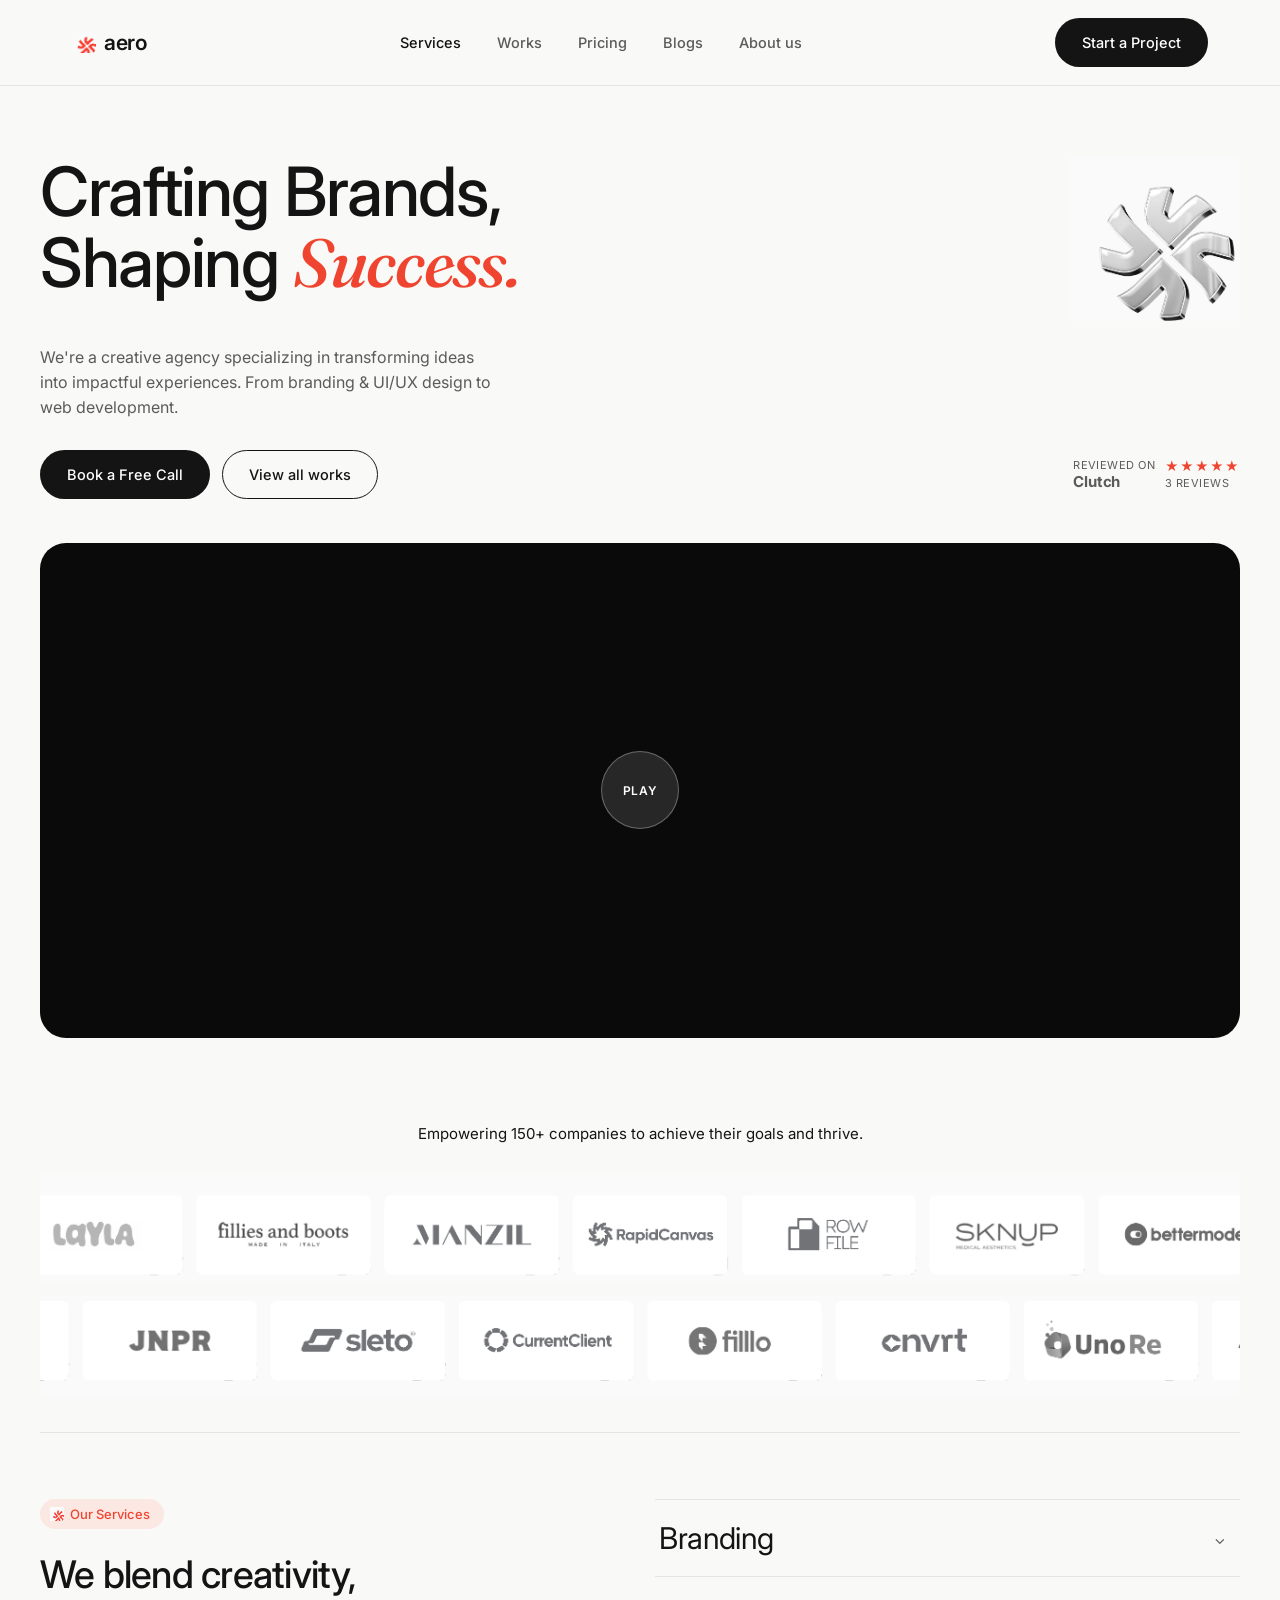
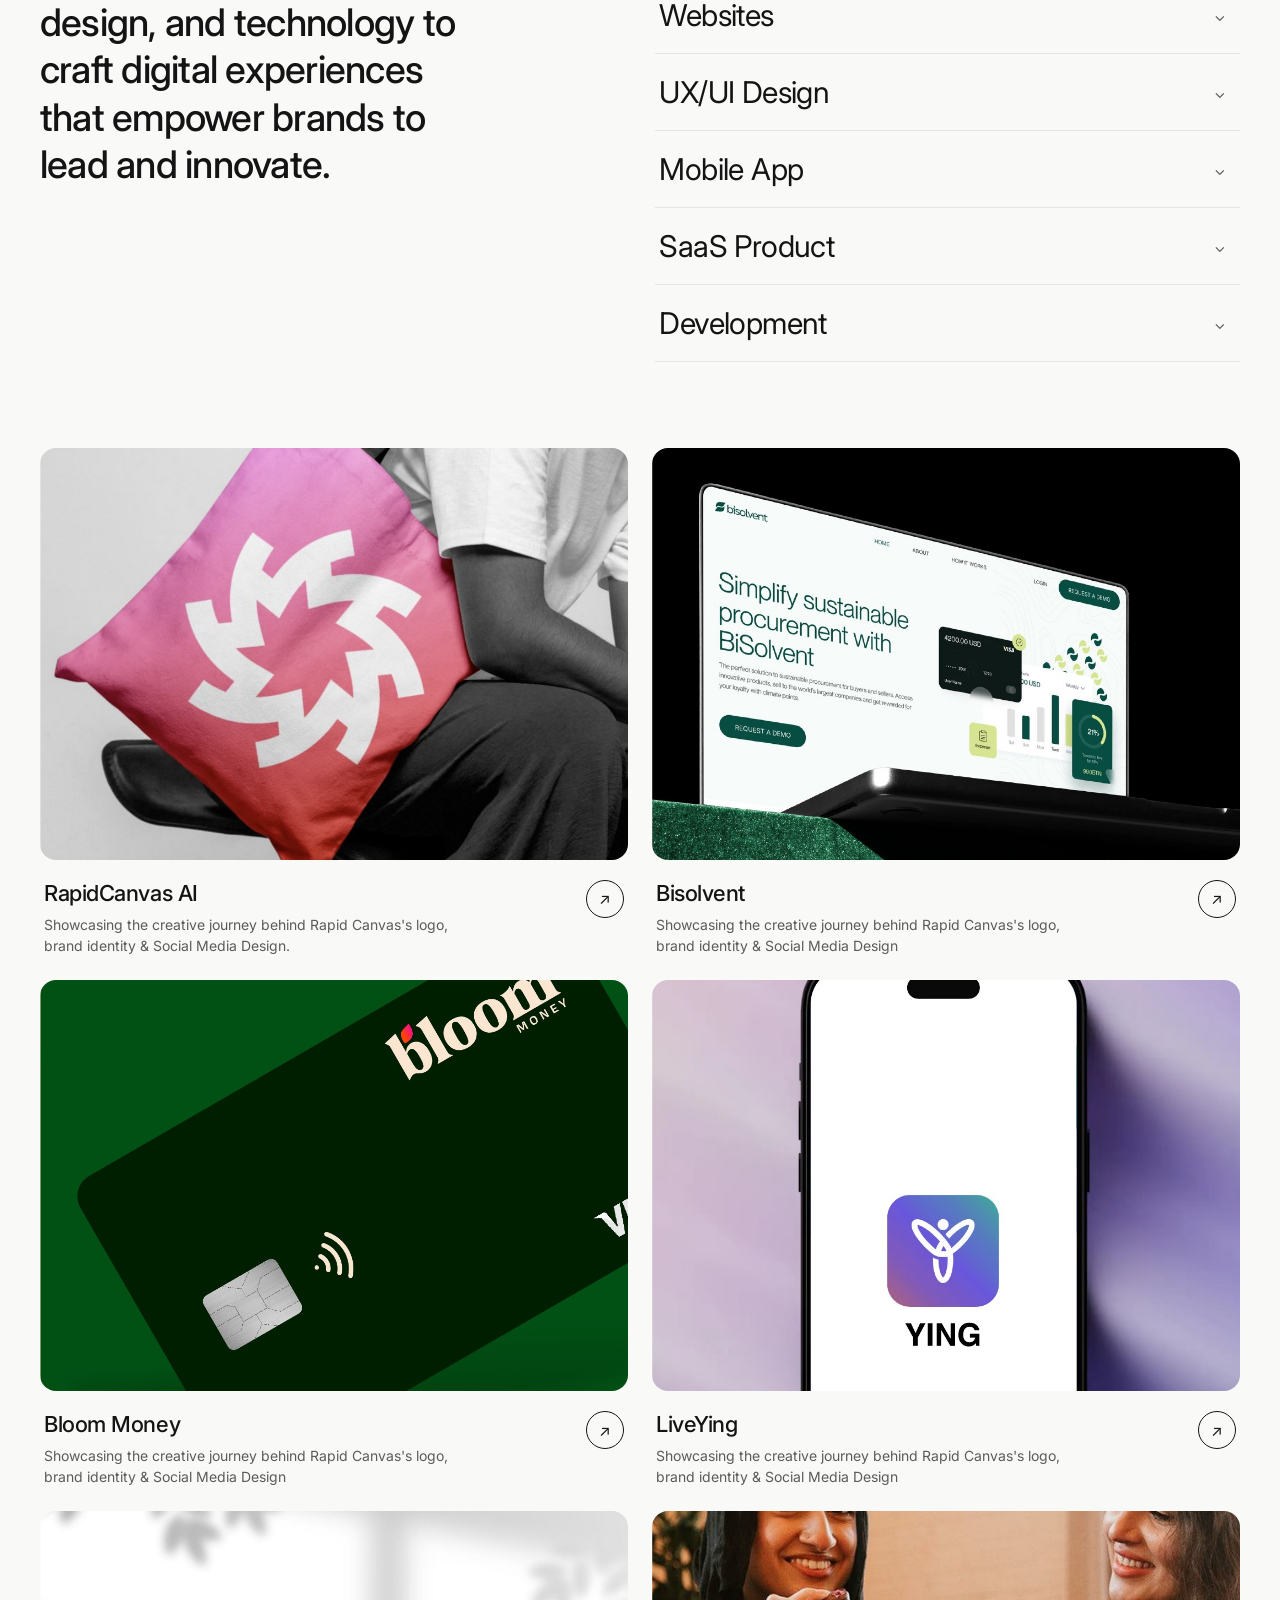
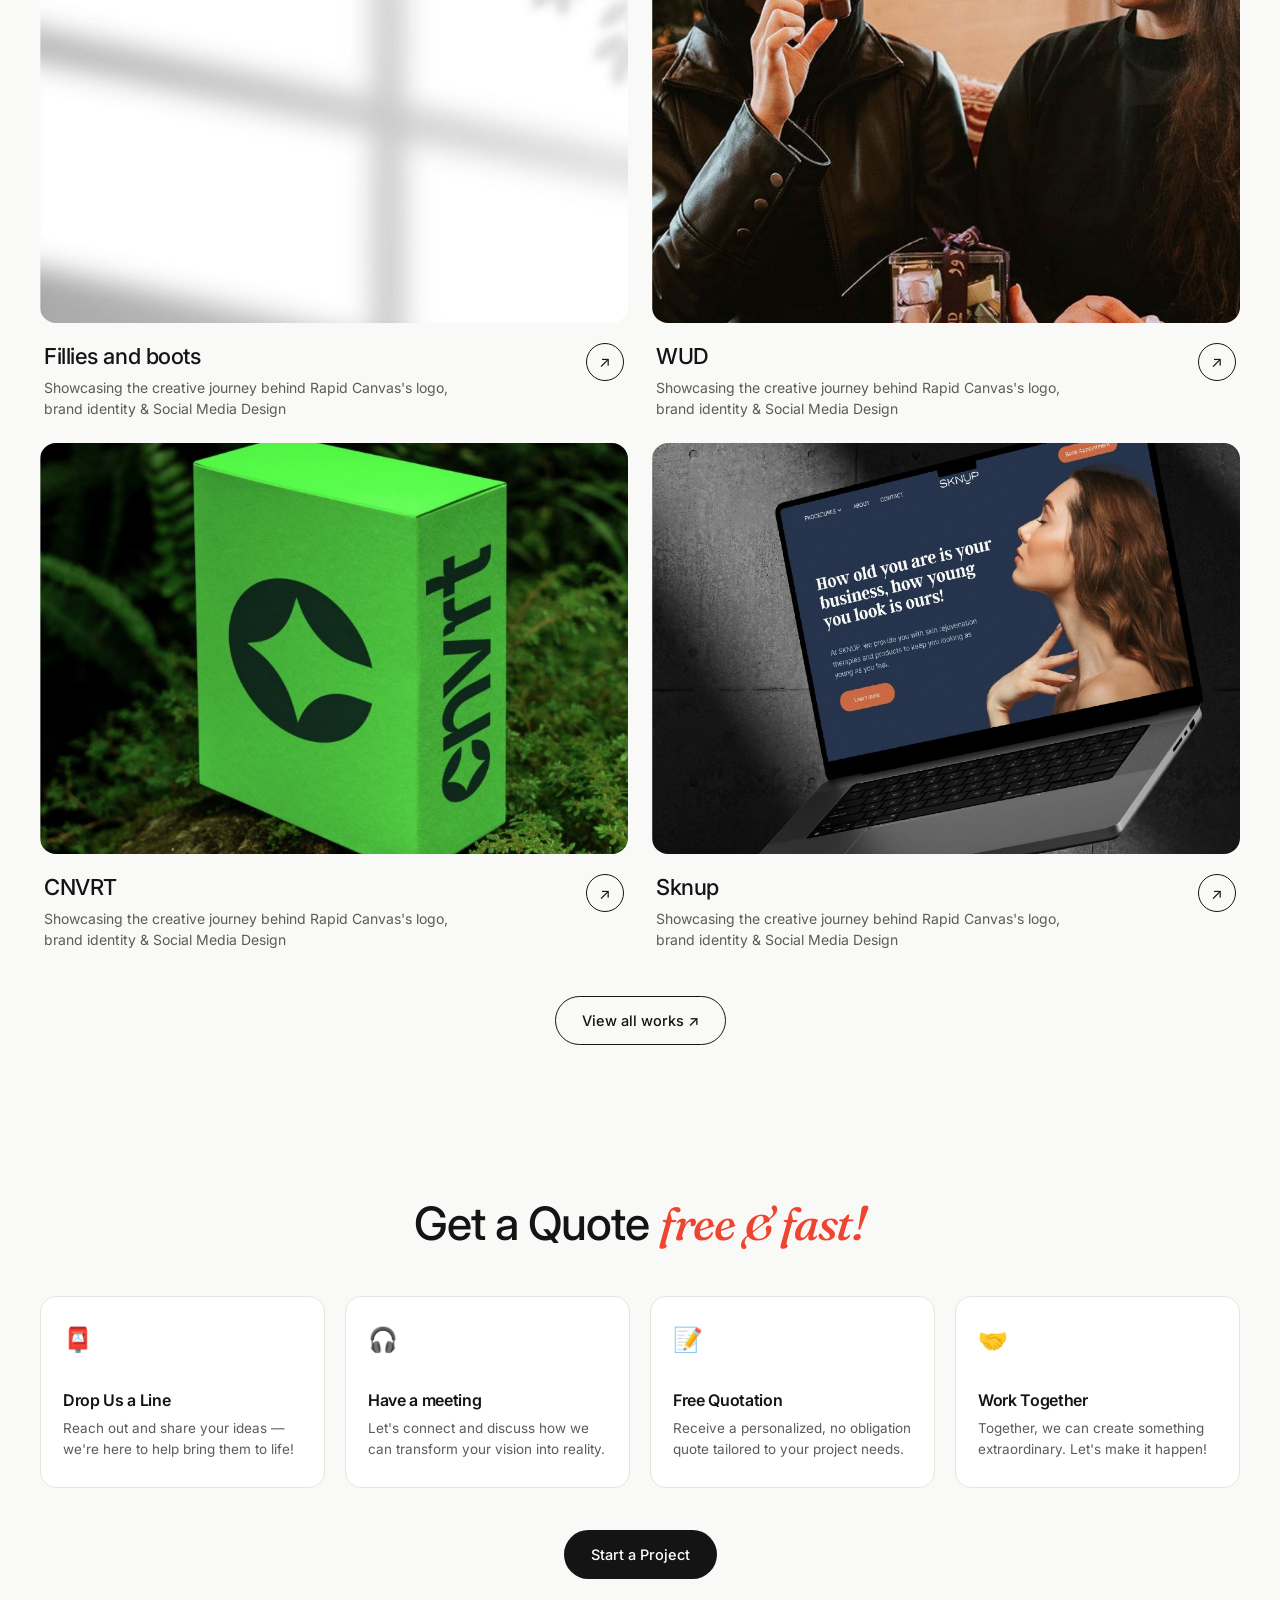
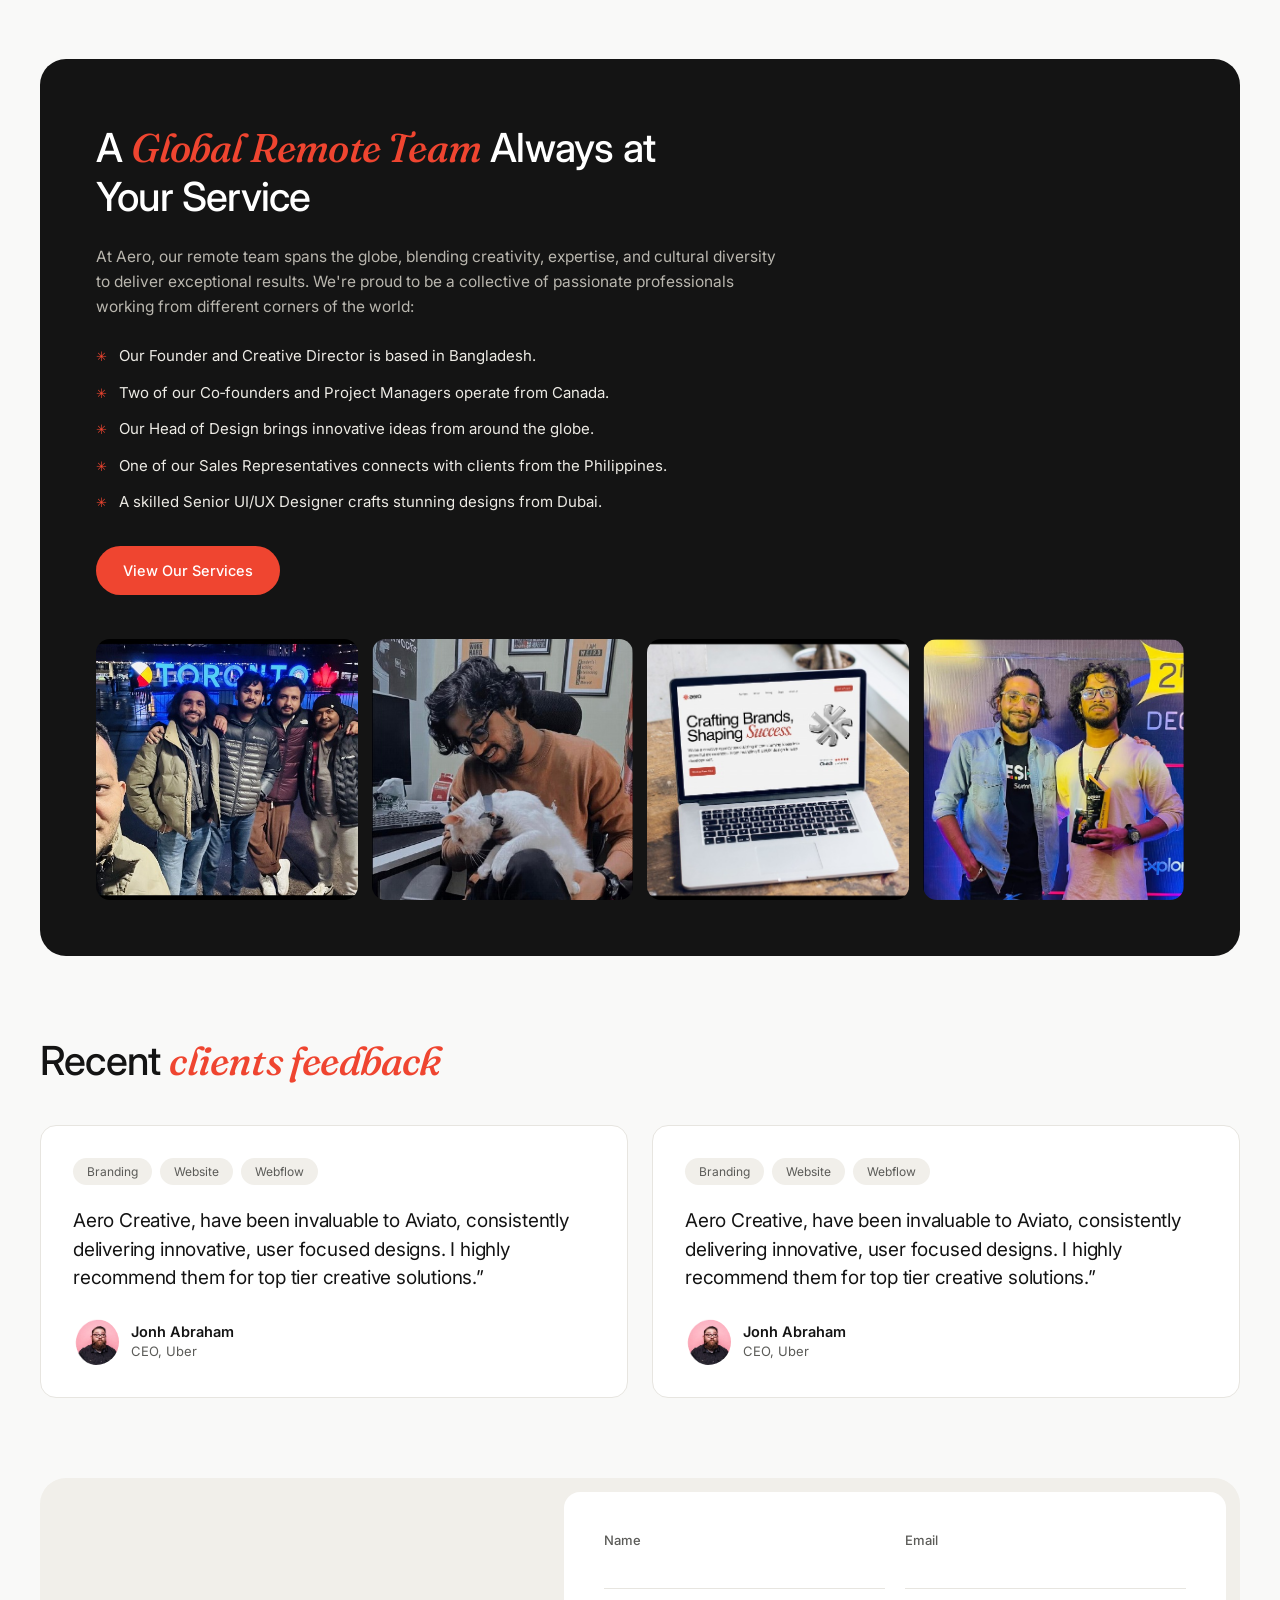
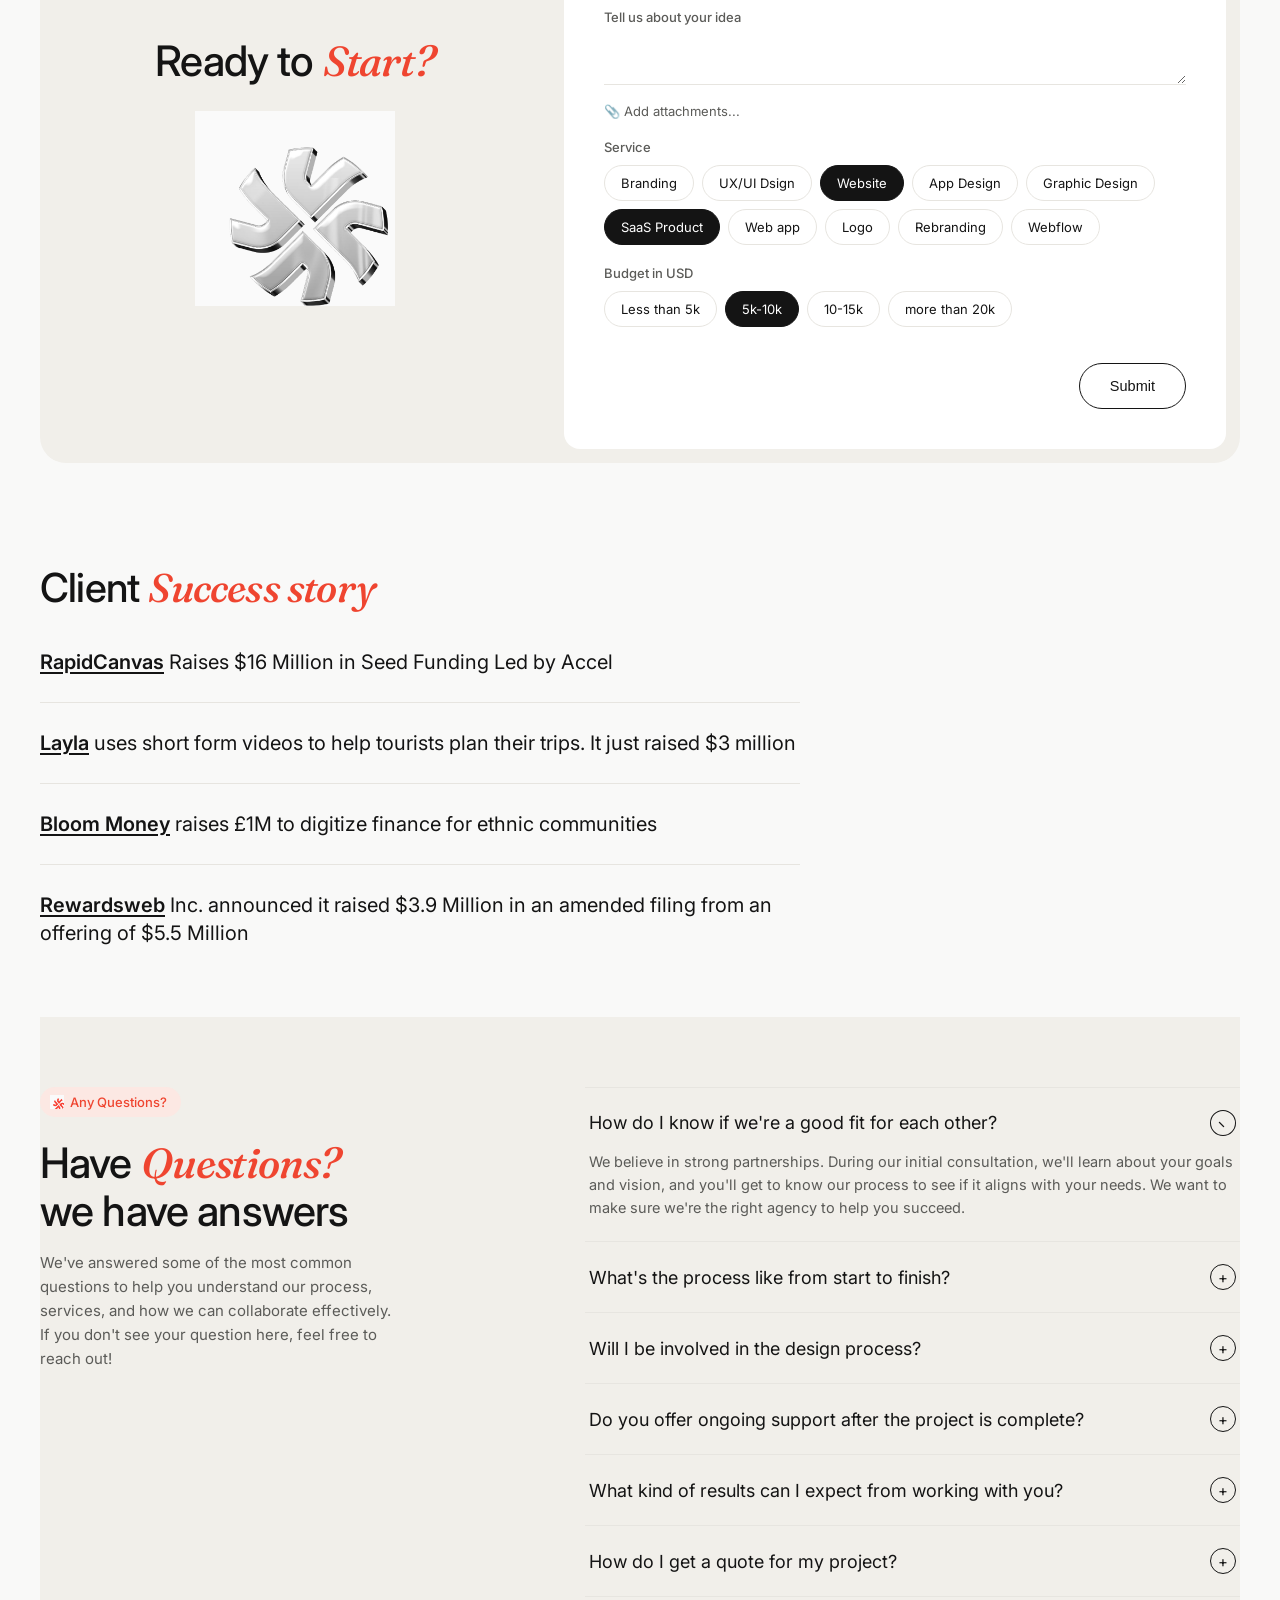
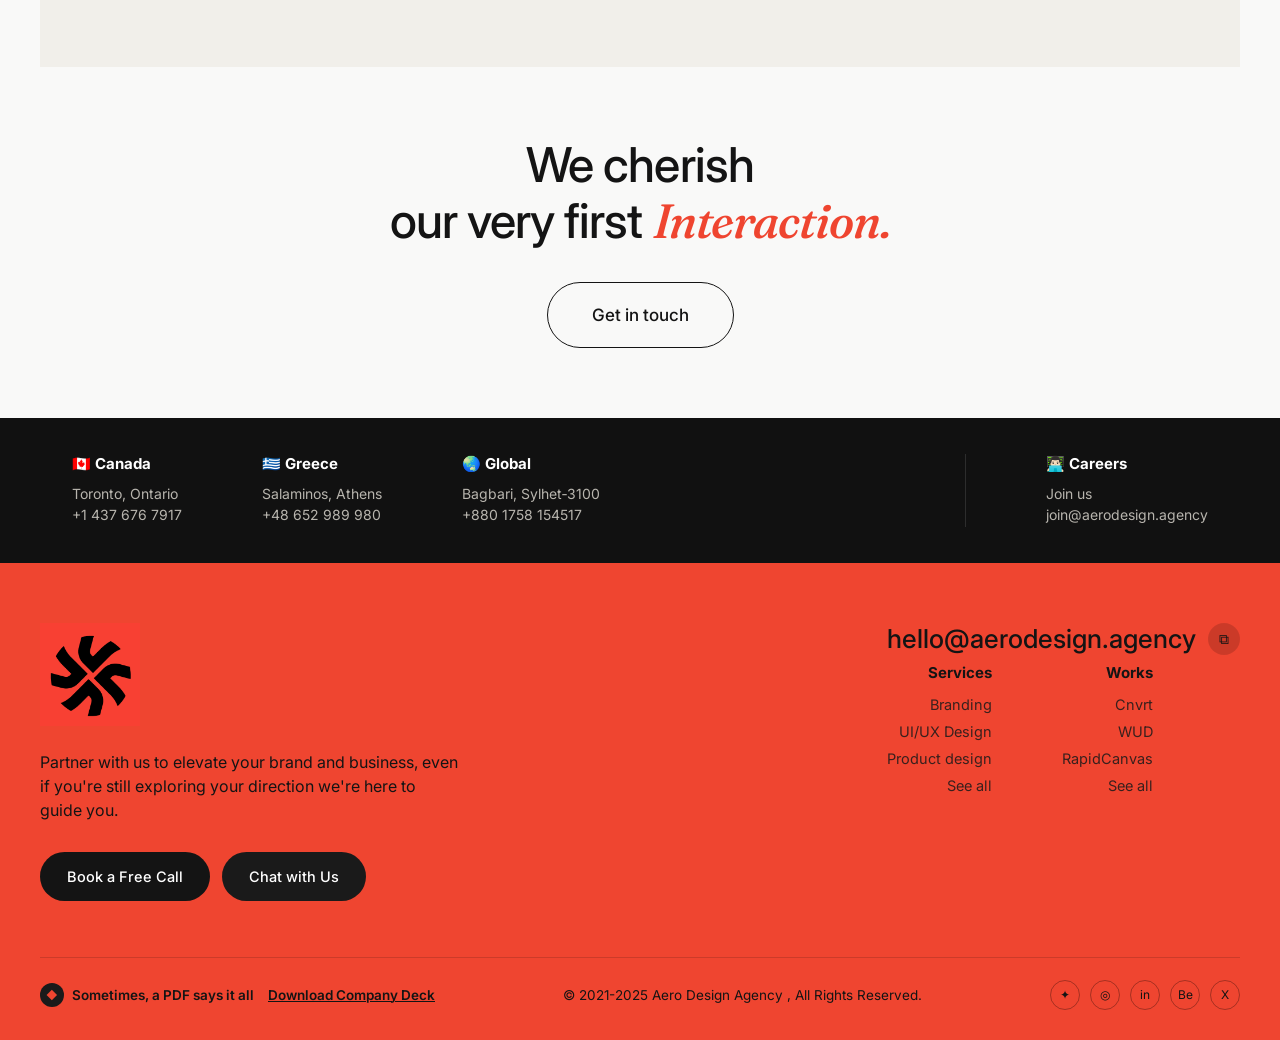
==== commit 98074598: "update" ====
--- a/index.html
+++ b/index.html
@@ -6,438 +6,7 @@
 <title>Aero — Crafting Brands, Shaping Success</title>
 <link rel="preconnect" href="https://fonts.googleapis.com">
 <link href="https://fonts.googleapis.com/css2?family=Inter:wght@400;500;600;700;800&family=Fraunces:ital,opsz,wght@0,9..144,400;1,9..144,500&display=swap" rel="stylesheet">
-<style>
-  :root{
-    --bg:#F9F9F8;
-    --card:#FFFFFF;
-    --ink:#141414;
-    --ink-soft:#5B5B58;
-    --red:#EF4530;
-    --red-dark:#D33A26;
-    --line:#E7E5E0;
-    --radius-lg:26px;
-    --radius-md:16px;
-    --radius-sm:10px;
-    --maxw:1200px;
-  }
-  *{box-sizing:border-box;}
-  html{scroll-behavior:smooth;}
-  body{
-    margin:0;
-    font-family:"Inter",sans-serif;
-    background:var(--bg);
-    color:var(--ink);
-    -webkit-font-smoothing:antialiased;
-  }
-  h1,h2,h3{
-    font-family:"Inter",sans-serif;
-    margin:0;
-    font-weight:500;
-    letter-spacing:-0.02em;
-  }
-  em, .accent{
-    font-family:"Fraunces",serif;
-    font-style:italic;
-    color:var(--red);
-    font-weight:500;
-  }
-  p{margin:0;}
-  a{color:inherit;text-decoration:none;}
-  ul{list-style:none;margin:0;padding:0;}
-  img{max-width:100%;display:block;}
-  .wrap{max-width:var(--maxw);margin:0 auto;padding:0 32px;}
-  .btn{
-    display:inline-flex;
-    align-items:center;
-    justify-content:center;
-    gap:8px;
-    padding:15px 26px;
-    border-radius:100px;
-    font-weight:500;
-    font-size:14.5px;
-    cursor:pointer;
-    border:1px solid transparent;
-    white-space:nowrap;
-  }
-  .btn-dark{background:var(--ink);color:#fff;}
-  .btn-dark:hover{background:#000;}
-  .btn-outline{background:transparent;color:var(--ink);border-color:var(--ink);}
-  .btn-outline:hover{background:var(--ink);color:#fff;}
-  .btn-red{background:var(--red);color:#fff;}
-  .btn-red:hover{background:var(--red-dark);}
-
-  .eyebrow{
-    display:inline-flex;align-items:center;gap:6px;
-    font-size:13px;
-    color:var(--red);
-    font-weight:500;
-    background:#FCE8E3;
-    padding:7px 14px 7px 10px;
-    border-radius:100px;
-    margin-bottom:22px;
-  }
-  .eyebrow img{width:14px;height:14px;}
-
-  /* ---------- Header ---------- */
-  header{
-    position:sticky;top:0;z-index:50;
-    background:rgba(249,249,248,0.88);
-    backdrop-filter:blur(8px);
-    border-bottom:1px solid var(--line);
-  }
-  .nav{
-    display:flex;align-items:center;justify-content:space-between;
-    padding:18px 32px;
-    max-width:var(--maxw);margin:0 auto;
-  }
-  .logo{
-    display:flex;align-items:center;gap:8px;
-    font-size:21px;font-weight:600;
-    letter-spacing:-0.02em;
-  }
-  .logo img{width:24px;height:auto;}
-  .nav-links{
-    display:flex;gap:36px;
-    font-size:14.5px;font-weight:500;color:var(--ink-soft);
-  }
-  .nav-links a:hover{color:var(--ink);}
-
-  /* ---------- Hero ---------- */
-  .hero{
-    padding:70px 0 36px;
-  }
-  .hero-top{
-    display:flex;justify-content:space-between;align-items:flex-start;
-    gap:20px;
-  }
-  .hero h1{
-    font-size:clamp(38px,5.6vw,68px);
-    line-height:1.05;
-    max-width:640px;
-  }
-  .hero-3d{width:170px;flex-shrink:0;}
-  .hero-sub{
-    max-width:460px;
-    margin:24px 0 30px;
-    color:var(--ink-soft);
-    font-size:16px;
-    line-height:1.55;
-  }
-  .hero-cta-row{
-    display:flex;align-items:center;justify-content:space-between;
-    flex-wrap:wrap;gap:24px;
-    margin-bottom:44px;
-  }
-  .hero-cta{display:flex;gap:12px;flex-wrap:wrap;}
-  .review-badge{display:flex;align-items:center;gap:10px;}
-  .review-badge .stars{color:var(--red);font-size:13px;letter-spacing:1px;}
-  .review-badge .label{font-size:11px;color:var(--ink-soft);letter-spacing:0.04em;}
-  .review-badge b{display:block;font-size:15px;letter-spacing:-0.01em;}
-
-  .hero-media{
-    position:relative;
-    border-radius:var(--radius-lg);
-    overflow:hidden;
-    aspect-ratio:16/6.6;
-    background:#0A0A0A;
-    display:flex;align-items:center;justify-content:center;
-  }
-  .play-btn{
-    width:78px;height:78px;border-radius:50%;
-    background:rgba(255,255,255,0.12);
-    border:1px solid rgba(255,255,255,0.3);
-    display:flex;align-items:center;justify-content:center;
-    cursor:pointer;
-    color:#fff;font-size:12px;font-weight:600;letter-spacing:0.05em;
-  }
-
-  /* ---------- Logo strip ---------- */
-  .logo-strip{
-    padding:50px 0 20px;
-    text-align:center;
-    overflow:hidden;
-  }
-  .logo-strip p{
-    color:var(--ink);
-    font-size:15px;
-    margin-bottom:28px;
-  }
-  .logo-row{margin:0 -32px 14px;}
-  .logo-row img{width:100%;display:block;}
-
-  /* ---------- Services ---------- */
-  .services{
-    padding:66px 0;
-    border-top:1px solid var(--line);
-  }
-  .services-grid{
-    display:grid;
-    grid-template-columns:0.95fr 1fr;
-    gap:60px;
-    align-items:start;
-  }
-  .services-grid h2{
-    font-size:clamp(28px,3.6vw,38px);
-    line-height:1.25;
-    max-width:420px;
-  }
-  .service-list{display:flex;flex-direction:column;}
-  .service-item{
-    display:flex;align-items:center;justify-content:space-between;
-    padding:20px 4px;
-    border-bottom:1px solid var(--line);
-    font-size:30px;
-    letter-spacing:-0.02em;
-  }
-  .service-item:first-child{border-top:1px solid var(--line);}
-  .service-item span.arrow{
-    width:32px;height:32px;
-    display:flex;align-items:center;justify-content:center;
-    color:var(--ink-soft);font-size:15px;
-    flex-shrink:0;
-  }
-
-  /* ---------- Work ---------- */
-  .work{padding:20px 0 70px;}
-  .section-head{
-    display:flex;align-items:flex-end;justify-content:space-between;
-    margin-bottom:40px;flex-wrap:wrap;gap:18px;
-  }
-  .section-head h2{font-size:clamp(28px,3.6vw,40px);}
-  .work-grid{
-    display:grid;
-    grid-template-columns:repeat(2,1fr);
-    gap:24px;
-  }
-  .work-card{overflow:hidden;}
-  .work-thumb{
-    aspect-ratio:16/11.2;
-    border-radius:var(--radius-md);
-    overflow:hidden;
-    background:#eee;
-  }
-  .work-thumb img{width:100%;height:100%;object-fit:cover;}
-  .work-info{padding:20px 4px 0;display:flex;align-items:flex-start;justify-content:space-between;gap:16px;}
-  .work-info .txt h3{font-size:22px;margin-bottom:8px;font-weight:500;}
-  .work-info .txt p{color:var(--ink-soft);font-size:14px;line-height:1.5;max-width:420px;}
-  .work-info .circ{
-    width:38px;height:38px;border-radius:50%;
-    border:1px solid var(--ink);
-    display:flex;align-items:center;justify-content:center;
-    flex-shrink:0;font-size:15px;
-  }
-  .work-foot{text-align:center;margin-top:46px;}
-
-  /* ---------- Get a Quote ---------- */
-  .quote{padding:80px 0;text-align:center;}
-  .quote h2{font-size:clamp(30px,4.4vw,46px);margin-bottom:44px;}
-  .quote-grid{
-    display:grid;grid-template-columns:repeat(4,1fr);
-    gap:20px;margin-bottom:36px;
-  }
-  .quote-card{
-    background:var(--card);border:1px solid var(--line);
-    border-radius:var(--radius-md);
-    padding:28px 22px;text-align:left;
-  }
-  .quote-card .ic{font-size:24px;margin-bottom:36px;}
-  .quote-card h3{font-weight:600;font-size:16px;margin-bottom:8px;}
-  .quote-card p{color:var(--ink-soft);font-size:13.5px;line-height:1.5;}
-  .quote > .btn{margin-top:6px;}
-
-  /* ---------- Global team ---------- */
-  .team{
-    background:var(--ink);color:#fff;
-    border-radius:var(--radius-lg);
-    margin:0 32px;
-    padding:64px 56px 56px;
-  }
-  @media(min-width:1264px){ .team{margin:0 auto;max-width:var(--maxw);} }
-  .team h2{color:#fff;font-size:clamp(28px,3.6vw,40px);max-width:600px;margin-bottom:24px;}
-  .team p.desc{color:#B9B6AE;font-size:15.5px;line-height:1.6;margin-bottom:26px;max-width:680px;}
-  .team ul{display:flex;flex-direction:column;gap:14px;margin-bottom:32px;}
-  .team ul li{
-    display:flex;gap:12px;align-items:flex-start;
-    color:#EDEBE5;font-size:15px;line-height:1.5;
-  }
-  .team ul li:before{
-    content:"✳";
-    color:var(--red);
-    font-size:13px;
-    margin-top:2px;flex-shrink:0;
-  }
-  .team-photos{
-    display:grid;grid-template-columns:repeat(4,1fr);gap:14px;margin-top:44px;
-  }
-  .team-photos div{
-    aspect-ratio:1/1;border-radius:14px;
-    overflow:hidden;background:#2a2a2a;
-  }
-  .team-photos img{width:100%;height:100%;object-fit:cover;}
-
-  /* ---------- Testimonials ---------- */
-  .testimonials{padding:80px 0;}
-  .test-grid{display:grid;grid-template-columns:1fr 1fr;gap:24px;}
-  .test-card{
-    background:var(--card);border:1px solid var(--line);
-    border-radius:var(--radius-md);padding:32px;
-  }
-  .test-tags{display:flex;gap:8px;margin-bottom:22px;flex-wrap:wrap;}
-  .test-tags span{
-    font-size:12px;background:#F1EFEA;
-    border-radius:100px;padding:6px 14px;color:var(--ink-soft);
-  }
-  .test-card p.quote-text{
-    font-size:19px;line-height:1.5;margin-bottom:26px;letter-spacing:-0.01em;
-  }
-  .test-person{display:flex;align-items:center;gap:12px;}
-  .test-person .avatar{
-    width:46px;height:46px;border-radius:50%;overflow:hidden;flex-shrink:0;
-  }
-  .test-person .avatar img{width:100%;height:100%;object-fit:cover;}
-  .test-person b{font-size:14.5px;display:block;font-weight:600;}
-  .test-person span{font-size:13px;color:var(--ink-soft);}
-
-  /* ---------- Ready to start form ---------- */
-  .form-sec{padding:0 0 80px;}
-  .form-shell{
-    display:grid;grid-template-columns:0.85fr 1.15fr;
-    background:#F1EFEA;
-    border-radius:var(--radius-lg);overflow:hidden;
-  }
-  .form-left{
-    padding:56px;
-    display:flex;flex-direction:column;justify-content:center;align-items:center;
-    text-align:center;
-  }
-  .form-left h2{font-size:clamp(30px,3.6vw,42px);margin-bottom:24px;}
-  .form-left img{width:200px;}
-  .form-right{padding:40px;background:var(--card);margin:14px;border-radius:var(--radius-md);}
-  .field-row{display:grid;grid-template-columns:1fr 1fr;gap:20px;}
-  .field{margin-bottom:20px;}
-  .field label{
-    display:block;font-size:13px;font-weight:500;margin-bottom:10px;color:var(--ink-soft);
-  }
-  .field input, .field textarea{
-    width:100%;padding:0 0 10px;
-    border:none;border-bottom:1px solid var(--line);
-    font-family:"Inter",sans-serif;font-size:15px;background:transparent;
-    color:var(--ink);
-  }
-  .field input:focus, .field textarea:focus{outline:none;border-color:var(--ink);}
-  .field textarea{min-height:50px;resize:vertical;}
-  .attach{display:flex;align-items:center;gap:8px;font-size:13px;color:var(--ink-soft);margin-top:14px;}
-  .chip-group{display:flex;flex-wrap:wrap;gap:8px;}
-  .chip{
-    padding:9px 16px;border:1px solid var(--line);border-radius:100px;
-    font-size:13px;cursor:pointer;background:transparent;
-  }
-  .chip.active{background:var(--ink);color:#fff;border-color:var(--ink);}
-  .form-right .btn{margin-top:16px;padding:14px 30px;float:right;}
-  .form-right:after{content:"";display:block;clear:both;}
-
-  /* ---------- Client success ---------- */
-  .success{padding:20px 0 70px;}
-  .success h2{font-size:clamp(30px,3.6vw,40px);margin-bottom:36px;}
-  .success ul{display:flex;flex-direction:column;gap:26px;}
-  .success li{
-    font-size:20px;line-height:1.4;
-    padding-bottom:26px;border-bottom:1px solid var(--line);
-    max-width:760px;
-  }
-  .success li:last-child{border-bottom:none;padding-bottom:0;}
-  .success li b{font-weight:600;text-decoration:underline;text-underline-offset:3px;}
-
-  /* ---------- FAQ ---------- */
-  .faq{padding:70px 0;background:#F1EFEA;}
-  .faq-grid{display:grid;grid-template-columns:0.85fr 1.15fr;gap:60px;}
-  .faq-intro h2{font-size:clamp(30px,3.6vw,42px);margin-bottom:16px;line-height:1.15;}
-  .faq-intro p{color:var(--ink-soft);font-size:15px;line-height:1.6;max-width:360px;margin-bottom:26px;}
-  .faq-item{
-    border-bottom:1px solid var(--line);
-    padding:22px 4px;
-    cursor:pointer;
-  }
-  .faq-item:first-child{border-top:1px solid var(--line);}
-  .faq-q{
-    display:flex;align-items:center;justify-content:space-between;
-    gap:16px;
-    font-size:18px;
-  }
-  .faq-q .plus{
-    width:26px;height:26px;border-radius:50%;border:1px solid var(--ink);
-    display:flex;align-items:center;justify-content:center;flex-shrink:0;
-    font-size:15px;
-  }
-  .faq-a{
-    color:var(--ink-soft);font-size:14.5px;line-height:1.6;
-    max-height:0;overflow:hidden;transition:max-height .25s ease, margin .25s ease;
-  }
-  .faq-item.open .faq-a{max-height:200px;margin-top:14px;}
-  .faq-item.open .faq-q .plus{transform:rotate(45deg);}
-
-  /* ---------- Footer CTA ---------- */
-  .footer-cta{padding:70px 0;text-align:center;}
-  .footer-cta h2{font-size:clamp(30px,4.4vw,48px);margin-bottom:34px;line-height:1.15;}
-  .footer-cta .btn-outline{padding:22px 44px;font-size:17px;border-radius:100px;}
-
-  footer{background:#111;}
-  .footer-top{
-    padding:36px 32px;
-    max-width:var(--maxw);margin:0 auto;
-    display:flex;gap:80px;color:#fff;
-  }
-  .footer-top .col b{display:block;font-size:15px;margin-bottom:12px;}
-  .footer-top .col span, .footer-top .col a{display:block;font-size:14px;color:#B8B5AE;margin-bottom:4px;}
-  .footer-main{
-    background:var(--red);
-    padding:60px 32px 30px;
-  }
-  .footer-main-inner{max-width:var(--maxw);margin:0 auto;}
-  .footer-row1{display:flex;justify-content:space-between;align-items:flex-start;gap:30px;flex-wrap:wrap;}
-  .footer-logo{width:100px;margin-bottom:24px;}
-  .footer-email{display:flex;align-items:center;gap:12px;font-size:26px;font-weight:500;}
-  .footer-email .copy{
-    width:32px;height:32px;border-radius:50%;background:rgba(0,0,0,0.15);
-    display:flex;align-items:center;justify-content:center;font-size:14px;cursor:pointer;
-  }
-  .footer-desc{max-width:420px;font-size:16px;line-height:1.5;margin-bottom:26px;}
-  .footer-links{display:flex;gap:70px;margin-top:8px;}
-  .footer-links .col b{display:block;font-size:15px;margin-bottom:14px;}
-  .footer-links .col a{display:block;font-size:14.5px;margin-bottom:10px;color:#1a1a1a;opacity:0.85;}
-  .footer-cta-btns{display:flex;gap:12px;margin-top:30px;}
-  .footer-bottom-row{
-    display:flex;justify-content:space-between;align-items:center;flex-wrap:wrap;gap:14px;
-    margin-top:56px;padding-top:22px;border-top:1px solid rgba(0,0,0,0.15);
-    font-size:13.5px;
-  }
-  .deck-link{display:flex;align-items:center;gap:8px;font-weight:600;}
-  .deck-link .dot{width:24px;height:24px;border-radius:50%;background:#1a1a1a;color:var(--red);display:flex;align-items:center;justify-content:center;font-size:11px;}
-  .deck-link u{text-decoration-thickness:1px;}
-  .socials{display:flex;gap:10px;}
-  .socials a{
-    width:30px;height:30px;border-radius:50%;border:1px solid rgba(0,0,0,0.3);
-    display:flex;align-items:center;justify-content:center;font-size:12px;
-  }
-
-  @media(max-width:900px){
-    .nav-links{display:none;}
-    .hero-top{flex-direction:column;}
-    .hero-3d{width:110px;}
-    .services-grid{grid-template-columns:1fr;gap:30px;}
-    .service-item{font-size:24px;}
-    .quote-grid{grid-template-columns:repeat(2,1fr);}
-    .work-grid{grid-template-columns:1fr;}
-    .test-grid{grid-template-columns:1fr;}
-    .form-shell{grid-template-columns:1fr;}
-    .field-row{grid-template-columns:1fr;}
-    .faq-grid{grid-template-columns:1fr;}
-    .team-photos{grid-template-columns:repeat(2,1fr);}
-    .footer-row1{flex-direction:column;}
-    .footer-links{gap:40px;}
-    .footer-top{flex-direction:column;gap:20px;}
-  }
-</style>
+<link rel="stylesheet" href="styles.css">
 </head>
 <body>
 
@@ -448,11 +17,11 @@
       aero
     </div>
     <ul class="nav-links">
-      <li><a href="#services">Services</a></li>
-      <li><a href="#work">Works</a></li>
+      <li><a href="index.html#services" class="active">Services</a></li>
+      <li><a href="works.html">Works</a></li>
       <li><a href="#pricing">Pricing</a></li>
       <li><a href="#blog">Blogs</a></li>
-      <li><a href="#about">About us</a></li>
+      <li><a href="about.html">About us</a></li>
     </ul>
     <a href="#start" class="btn btn-dark">Start a Project</a>
   </nav>
@@ -470,7 +39,7 @@
     <div class="hero-cta-row">
       <div class="hero-cta">
         <a href="#start" class="btn btn-dark">Book a Free Call</a>
-        <a href="#work" class="btn btn-outline">View all works</a>
+        <a href="works.html" class="btn btn-outline">View all works</a>
       </div>
       <div class="review-badge">
         <span class="label">REVIEWED ON<br><b>Clutch</b></span>
@@ -526,10 +95,10 @@
         <div class="work-thumb"><img src="assets/work-liveying.jpg" alt="LiveYing"></div>
         <div class="work-info"><div class="txt"><h3>LiveYing</h3><p>Showcasing the creative journey behind Rapid Canvas's logo, brand identity &amp; Social Media Design</p></div><span class="circ">↗</span></div>
       </div>
-      <div class="work-card">
+      <a class="work-card" href="work-fillies-and-boots.html">
         <div class="work-thumb"><img src="assets/work-filliesboots.jpg" alt="Fillies and boots"></div>
         <div class="work-info"><div class="txt"><h3>Fillies and boots</h3><p>Showcasing the creative journey behind Rapid Canvas's logo, brand identity &amp; Social Media Design</p></div><span class="circ">↗</span></div>
-      </div>
+      </a>
       <div class="work-card">
         <div class="work-thumb"><img src="assets/work-wud.jpg" alt="WUD"></div>
         <div class="work-info"><div class="txt"><h3>WUD</h3><p>Showcasing the creative journey behind Rapid Canvas's logo, brand identity &amp; Social Media Design</p></div><span class="circ">↗</span></div>
@@ -543,7 +112,7 @@
         <div class="work-info"><div class="txt"><h3>Sknup</h3><p>Showcasing the creative journey behind Rapid Canvas's logo, brand identity &amp; Social Media Design</p></div><span class="circ">↗</span></div>
       </div>
     </div>
-    <div class="work-foot"><a href="#work" class="btn btn-outline">View all works ↗</a></div>
+    <div class="work-foot"><a href="works.html" class="btn btn-outline">View all works ↗</a></div>
   </section>
 
   <!-- GET A QUOTE -->
@@ -724,11 +293,21 @@
 <footer>
   <div class="footer-top">
     <div class="col">
+      <b>🇨🇦 Canada</b>
+      <span>Toronto, Ontario</span>
+      <span>+1 437 676 7917</span>
+    </div>
+    <div class="col">
+      <b>🇬🇷 Greece</b>
+      <span>Salaminos, Athens</span>
+      <span>+48 652 989 980</span>
+    </div>
+    <div class="col">
       <b>🌏 Global</b>
       <span>Bagbari, Sylhet‑3100</span>
       <span>+880 1758 154517</span>
     </div>
-    <div class="col">
+    <div class="col careers">
       <b>👨🏻‍💻 Careers</b>
       <span>Join us</span>
       <a href="mailto:join@aerodesign.agency">join@aerodesign.agency</a>
@@ -778,26 +357,7 @@
   </div>
 </footer>
 
-<script>
-  document.querySelectorAll('.faq-item').forEach(item => {
-    item.addEventListener('click', () => {
-      const isOpen = item.classList.contains('open');
-      document.querySelectorAll('.faq-item').forEach(i => {
-        i.classList.remove('open');
-        i.querySelector('.plus').textContent = '+';
-      });
-      if (!isOpen) {
-        item.classList.add('open');
-        item.querySelector('.plus').textContent = '−';
-      }
-    });
-  });
-  document.querySelectorAll('.chip-group').forEach(group => {
-    group.querySelectorAll('.chip').forEach(chip => {
-      chip.addEventListener('click', () => chip.classList.toggle('active'));
-    });
-  });
-</script>
+<script src="main.js"></script>
 
 </body>
 </html>
--- a/styles.css
+++ b/styles.css
@@ -0,0 +1,568 @@
+:root{
+  --bg:#F9F9F8;
+  --card:#FFFFFF;
+  --ink:#141414;
+  --ink-soft:#5B5B58;
+  --red:#EF4530;
+  --red-dark:#D33A26;
+  --line:#E7E5E0;
+  --radius-lg:26px;
+  --radius-md:16px;
+  --radius-sm:10px;
+  --maxw:1200px;
+  --rust:#9F543F;
+  --tan:#E9C9A0;
+}
+*{box-sizing:border-box;}
+html{scroll-behavior:smooth;}
+body{
+  margin:0;
+  font-family:"Inter",sans-serif;
+  background:var(--bg);
+  color:var(--ink);
+  -webkit-font-smoothing:antialiased;
+}
+h1,h2,h3{
+  font-family:"Inter",sans-serif;
+  margin:0;
+  font-weight:500;
+  letter-spacing:-0.02em;
+}
+em, .accent{
+  font-family:"Fraunces",serif;
+  font-style:italic;
+  color:var(--red);
+  font-weight:500;
+}
+p{margin:0;}
+a{color:inherit;text-decoration:none;}
+ul{list-style:none;margin:0;padding:0;}
+img{max-width:100%;display:block;}
+.wrap{max-width:var(--maxw);margin:0 auto;padding:0 32px;}
+.btn{
+  display:inline-flex;
+  align-items:center;
+  justify-content:center;
+  gap:8px;
+  padding:15px 26px;
+  border-radius:100px;
+  font-weight:500;
+  font-size:14.5px;
+  cursor:pointer;
+  border:1px solid transparent;
+  white-space:nowrap;
+}
+.btn-dark{background:var(--ink);color:#fff;}
+.btn-dark:hover{background:#000;}
+.btn-outline{background:transparent;color:var(--ink);border-color:var(--ink);}
+.btn-outline:hover{background:var(--ink);color:#fff;}
+.btn-red{background:var(--red);color:#fff;}
+.btn-red:hover{background:var(--red-dark);}
+.btn-outline-red{background:transparent;color:var(--red);border-color:var(--red);}
+.btn-outline-red:hover{background:var(--red);color:#fff;}
+
+.eyebrow{
+  display:inline-flex;align-items:center;gap:6px;
+  font-size:13px;
+  color:var(--red);
+  font-weight:500;
+  background:#FCE8E3;
+  padding:7px 14px 7px 10px;
+  border-radius:100px;
+  margin-bottom:22px;
+}
+.eyebrow img{width:14px;height:14px;}
+
+/* ---------- Header ---------- */
+header{
+  position:sticky;top:0;z-index:50;
+  background:rgba(249,249,248,0.88);
+  backdrop-filter:blur(8px);
+  border-bottom:1px solid var(--line);
+}
+.nav{
+  display:flex;align-items:center;justify-content:space-between;
+  padding:18px 32px;
+  max-width:var(--maxw);margin:0 auto;
+}
+.logo{
+  display:flex;align-items:center;gap:8px;
+  font-size:21px;font-weight:600;
+  letter-spacing:-0.02em;
+}
+.logo img{width:24px;height:auto;}
+.nav-links{
+  display:flex;gap:36px;
+  font-size:14.5px;font-weight:500;color:var(--ink-soft);
+}
+.nav-links a:hover, .nav-links a.active{color:var(--ink);}
+.back-link{
+  display:inline-flex;align-items:center;gap:8px;
+  color:var(--ink-soft);font-size:14px;margin-bottom:26px;
+}
+.back-link:hover{color:var(--ink);}
+
+/* ---------- Hero ---------- */
+.hero{
+  padding:70px 0 36px;
+}
+.hero-top{
+  display:flex;justify-content:space-between;align-items:flex-start;
+  gap:20px;
+}
+.hero h1{
+  font-size:clamp(38px,5.6vw,68px);
+  line-height:1.05;
+  max-width:640px;
+}
+.hero-3d{width:170px;flex-shrink:0;}
+.hero-sub{
+  max-width:460px;
+  margin:24px 0 30px;
+  color:var(--ink-soft);
+  font-size:16px;
+  line-height:1.55;
+}
+.hero-cta-row{
+  display:flex;align-items:center;justify-content:space-between;
+  flex-wrap:wrap;gap:24px;
+  margin-bottom:44px;
+}
+.hero-cta{display:flex;gap:12px;flex-wrap:wrap;}
+.review-badge{display:flex;align-items:center;gap:10px;}
+.review-badge .stars{color:var(--red);font-size:13px;letter-spacing:1px;}
+.review-badge .label{font-size:11px;color:var(--ink-soft);letter-spacing:0.04em;}
+.review-badge b{display:block;font-size:15px;letter-spacing:-0.01em;}
+
+.hero-media{
+  position:relative;
+  border-radius:var(--radius-lg);
+  overflow:hidden;
+  aspect-ratio:16/6.6;
+  background:#0A0A0A;
+  display:flex;align-items:center;justify-content:center;
+}
+.play-btn{
+  width:78px;height:78px;border-radius:50%;
+  background:rgba(255,255,255,0.12);
+  border:1px solid rgba(255,255,255,0.3);
+  display:flex;align-items:center;justify-content:center;
+  cursor:pointer;
+  color:#fff;font-size:12px;font-weight:600;letter-spacing:0.05em;
+}
+
+/* ---------- Simple page hero (About/Works/Case study) ---------- */
+.page-hero{padding:26px 0 40px;}
+.page-hero h1{font-size:clamp(38px,6vw,64px);line-height:1.05;}
+.page-hero .sub{max-width:640px;margin-top:22px;color:var(--ink-soft);font-size:16px;line-height:1.6;}
+.page-hero-top{display:flex;justify-content:space-between;align-items:flex-start;gap:24px;flex-wrap:wrap;}
+.hero-photos{display:grid;grid-template-columns:0.85fr 1.15fr;gap:20px;margin-top:36px;}
+.hero-photos img{border-radius:var(--radius-md);width:100%;height:100%;object-fit:cover;aspect-ratio:1/1;}
+
+/* ---------- Logo strip ---------- */
+.logo-strip{
+  padding:50px 0 20px;
+  text-align:center;
+  overflow:hidden;
+}
+.logo-strip p{
+  color:var(--ink);
+  font-size:15px;
+  margin-bottom:28px;
+}
+.logo-row{margin:0 -32px 14px;}
+.logo-row img{width:100%;display:block;}
+
+/* ---------- Services ---------- */
+.services{
+  padding:66px 0;
+  border-top:1px solid var(--line);
+}
+.services-grid{
+  display:grid;
+  grid-template-columns:0.95fr 1fr;
+  gap:60px;
+  align-items:start;
+}
+.services-grid h2{
+  font-size:clamp(28px,3.6vw,38px);
+  line-height:1.25;
+  max-width:420px;
+}
+.service-list{display:flex;flex-direction:column;}
+.service-item{
+  display:flex;align-items:center;justify-content:space-between;
+  padding:20px 4px;
+  border-bottom:1px solid var(--line);
+  font-size:30px;
+  letter-spacing:-0.02em;
+}
+.service-item:first-child{border-top:1px solid var(--line);}
+.service-item span.arrow{
+  width:32px;height:32px;
+  display:flex;align-items:center;justify-content:center;
+  color:var(--ink-soft);font-size:15px;
+  flex-shrink:0;
+}
+
+/* ---------- Work grid (shared: home + works page) ---------- */
+.work{padding:20px 0 70px;}
+.section-head{
+  display:flex;align-items:flex-end;justify-content:space-between;
+  margin-bottom:40px;flex-wrap:wrap;gap:18px;
+}
+.section-head h2{font-size:clamp(28px,3.6vw,40px);}
+.work-grid{
+  display:grid;
+  grid-template-columns:repeat(2,1fr);
+  gap:24px;
+}
+.work-card{overflow:hidden;}
+.work-card.full{grid-column:1/-1;}
+.work-thumb{
+  aspect-ratio:16/11.2;
+  border-radius:var(--radius-md);
+  overflow:hidden;
+  background:#eee;
+}
+.work-card.full .work-thumb{aspect-ratio:32/13;background:#000;}
+.work-thumb img{width:100%;height:100%;object-fit:cover;}
+.work-info{padding:20px 4px 0;display:flex;align-items:flex-start;justify-content:space-between;gap:16px;}
+.work-info .txt h3{font-size:22px;margin-bottom:8px;font-weight:500;}
+.work-info .txt p{color:var(--ink-soft);font-size:14px;line-height:1.5;max-width:420px;}
+.work-info .circ{
+  width:38px;height:38px;border-radius:50%;
+  border:1px solid var(--ink);
+  display:flex;align-items:center;justify-content:center;
+  flex-shrink:0;font-size:15px;
+}
+.work-foot{text-align:center;margin-top:46px;}
+
+/* ---------- Works page: filter pills ---------- */
+.works-hero-top{display:flex;justify-content:space-between;align-items:flex-start;gap:20px;flex-wrap:wrap;}
+.works-hero-top .hero-3d{width:150px;}
+.filter-pills{display:flex;gap:10px;flex-wrap:wrap;margin-top:28px;}
+.filter-pill{
+  padding:10px 20px;border-radius:100px;font-size:14px;font-weight:500;
+  background:#EFEDE7;color:var(--ink);cursor:pointer;border:none;
+}
+.filter-pill.active{background:var(--ink);color:#fff;}
+
+/* ---------- Get a Quote ---------- */
+.quote{padding:80px 0;text-align:center;}
+.quote h2{font-size:clamp(30px,4.4vw,46px);margin-bottom:44px;}
+.quote-grid{
+  display:grid;grid-template-columns:repeat(4,1fr);
+  gap:20px;margin-bottom:36px;
+}
+.quote-card{
+  background:var(--card);border:1px solid var(--line);
+  border-radius:var(--radius-md);
+  padding:28px 22px;text-align:left;
+}
+.quote-card .ic{font-size:24px;margin-bottom:36px;}
+.quote-card h3{font-weight:600;font-size:16px;margin-bottom:8px;}
+.quote-card p{color:var(--ink-soft);font-size:13.5px;line-height:1.5;}
+.quote > .btn{margin-top:6px;}
+
+/* ---------- Global team ---------- */
+.team{
+  background:var(--ink);color:#fff;
+  border-radius:var(--radius-lg);
+  margin:0 32px;
+  padding:64px 56px 56px;
+}
+@media(min-width:1264px){ .team{margin:0 auto;max-width:var(--maxw);} }
+.team h2{color:#fff;font-size:clamp(28px,3.6vw,40px);max-width:600px;margin-bottom:24px;}
+.team p.desc{color:#B9B6AE;font-size:15.5px;line-height:1.6;margin-bottom:26px;max-width:680px;}
+.team ul{display:flex;flex-direction:column;gap:14px;margin-bottom:32px;}
+.team ul li{
+  display:flex;gap:12px;align-items:flex-start;
+  color:#EDEBE5;font-size:15px;line-height:1.5;
+}
+.team ul li:before{
+  content:"✳";
+  color:var(--red);
+  font-size:13px;
+  margin-top:2px;flex-shrink:0;
+}
+.team ul.fire li:before{content:"🔥";font-size:13px;}
+.team-photos{
+  display:grid;grid-template-columns:repeat(4,1fr);gap:14px;margin-top:44px;
+}
+.team-photos.five{grid-template-columns:repeat(5,1fr);}
+.team-photos div{
+  aspect-ratio:1/1;border-radius:14px;
+  overflow:hidden;background:#2a2a2a;
+}
+.team-photos img{width:100%;height:100%;object-fit:cover;}
+
+/* ---------- About page: stats + process ---------- */
+.stats{padding:20px 0 70px;}
+.stats-grid{display:grid;grid-template-columns:repeat(3,1fr);gap:20px;}
+.stat-card{
+  border-radius:var(--radius-md);padding:32px 28px;background:var(--card);
+}
+.stat-card.gray{background:#EFEDE7;}
+.stat-card.dark{background:var(--ink);color:#fff;}
+.stat-card .stat-label{display:flex;align-items:center;gap:8px;font-size:14.5px;margin-bottom:18px;color:var(--ink-soft);}
+.stat-card.dark .stat-label{color:#C9C6BF;}
+.stat-card .stat-num{font-size:clamp(36px,4.2vw,52px);font-weight:500;letter-spacing:-0.02em;margin-bottom:14px;}
+.stat-card .stat-desc{font-size:14px;line-height:1.5;color:var(--ink-soft);}
+.stat-card.dark .stat-desc{color:#B9B6AE;}
+.stats-row2{display:grid;grid-template-columns:1fr 1fr 1.4fr;gap:20px;margin-top:20px;}
+
+.process{padding:20px 0 70px;}
+.process h2{font-size:clamp(30px,4vw,42px);margin-bottom:20px;}
+.process > p{color:var(--ink-soft);font-size:15.5px;line-height:1.6;max-width:820px;margin-bottom:36px;}
+.process-grid{display:grid;grid-template-columns:repeat(3,1fr);gap:20px;}
+.process-grid.row2{grid-template-columns:repeat(2,1fr);margin-top:20px;max-width:800px;}
+.process-card{background:#EFEDE7;border-radius:var(--radius-md);padding:28px;}
+.process-card .pic{font-size:26px;margin-bottom:20px;}
+.process-card h3{font-size:19px;margin-bottom:10px;font-weight:500;}
+.process-card p{color:var(--ink-soft);font-size:14px;line-height:1.5;}
+
+/* ---------- Testimonials ---------- */
+.testimonials{padding:80px 0;}
+.test-grid{display:grid;grid-template-columns:1fr 1fr;gap:24px;}
+.test-card{
+  background:var(--card);border:1px solid var(--line);
+  border-radius:var(--radius-md);padding:32px;
+}
+.test-tags{display:flex;gap:8px;margin-bottom:22px;flex-wrap:wrap;}
+.test-tags span{
+  font-size:12px;background:#F1EFEA;
+  border-radius:100px;padding:6px 14px;color:var(--ink-soft);
+}
+.test-card p.quote-text{
+  font-size:19px;line-height:1.5;margin-bottom:26px;letter-spacing:-0.01em;
+}
+.test-person{display:flex;align-items:center;gap:12px;}
+.test-person .avatar{
+  width:46px;height:46px;border-radius:50%;overflow:hidden;flex-shrink:0;
+}
+.test-person .avatar img{width:100%;height:100%;object-fit:cover;}
+.test-person b{font-size:14.5px;display:block;font-weight:600;}
+.test-person span{font-size:13px;color:var(--ink-soft);}
+
+/* ---------- Ready to start form ---------- */
+.form-sec{padding:0 0 80px;}
+.form-shell{
+  display:grid;grid-template-columns:0.85fr 1.15fr;
+  background:#F1EFEA;
+  border-radius:var(--radius-lg);overflow:hidden;
+}
+.form-left{
+  padding:56px;
+  display:flex;flex-direction:column;justify-content:center;align-items:center;
+  text-align:center;
+}
+.form-left h2{font-size:clamp(30px,3.6vw,42px);margin-bottom:24px;}
+.form-left img{width:200px;}
+.form-right{padding:40px;background:var(--card);margin:14px;border-radius:var(--radius-md);}
+.field-row{display:grid;grid-template-columns:1fr 1fr;gap:20px;}
+.field{margin-bottom:20px;}
+.field label{
+  display:block;font-size:13px;font-weight:500;margin-bottom:10px;color:var(--ink-soft);
+}
+.field input, .field textarea{
+  width:100%;padding:0 0 10px;
+  border:none;border-bottom:1px solid var(--line);
+  font-family:"Inter",sans-serif;font-size:15px;background:transparent;
+  color:var(--ink);
+}
+.field input:focus, .field textarea:focus{outline:none;border-color:var(--ink);}
+.field textarea{min-height:50px;resize:vertical;}
+.attach{display:flex;align-items:center;gap:8px;font-size:13px;color:var(--ink-soft);margin-top:14px;}
+.chip-group{display:flex;flex-wrap:wrap;gap:8px;}
+.chip{
+  padding:9px 16px;border:1px solid var(--line);border-radius:100px;
+  font-size:13px;cursor:pointer;background:transparent;
+}
+.chip.active{background:var(--ink);color:#fff;border-color:var(--ink);}
+.form-right .btn{margin-top:16px;padding:14px 30px;float:right;}
+.form-right:after{content:"";display:block;clear:both;}
+
+/* ---------- Client success ---------- */
+.success{padding:20px 0 70px;}
+.success h2{font-size:clamp(30px,3.6vw,40px);margin-bottom:36px;}
+.success ul{display:flex;flex-direction:column;gap:26px;}
+.success li{
+  font-size:20px;line-height:1.4;
+  padding-bottom:26px;border-bottom:1px solid var(--line);
+  max-width:760px;
+}
+.success li:last-child{border-bottom:none;padding-bottom:0;}
+.success li b{font-weight:600;text-decoration:underline;text-underline-offset:3px;}
+
+/* ---------- FAQ ---------- */
+.faq{padding:70px 0;background:#F1EFEA;}
+.faq-grid{display:grid;grid-template-columns:0.85fr 1.15fr;gap:60px;}
+.faq-intro h2{font-size:clamp(30px,3.6vw,42px);margin-bottom:16px;line-height:1.15;}
+.faq-intro p{color:var(--ink-soft);font-size:15px;line-height:1.6;max-width:360px;margin-bottom:26px;}
+.faq-item{
+  border-bottom:1px solid var(--line);
+  padding:22px 4px;
+  cursor:pointer;
+}
+.faq-item:first-child{border-top:1px solid var(--line);}
+.faq-q{
+  display:flex;align-items:center;justify-content:space-between;
+  gap:16px;
+  font-size:18px;
+}
+.faq-q .plus{
+  width:26px;height:26px;border-radius:50%;border:1px solid var(--ink);
+  display:flex;align-items:center;justify-content:center;flex-shrink:0;
+  font-size:15px;
+}
+.faq-a{
+  color:var(--ink-soft);font-size:14.5px;line-height:1.6;
+  max-height:0;overflow:hidden;transition:max-height .25s ease, margin .25s ease;
+}
+.faq-item.open .faq-a{max-height:200px;margin-top:14px;}
+.faq-item.open .faq-q .plus{transform:rotate(45deg);}
+
+/* ---------- Footer CTA ---------- */
+.footer-cta{padding:70px 0;text-align:center;}
+.footer-cta h2{font-size:clamp(30px,4.4vw,48px);margin-bottom:34px;line-height:1.15;}
+.footer-cta .btn-outline{padding:22px 44px;font-size:17px;border-radius:100px;}
+
+footer{background:#111;}
+.footer-top{
+  padding:36px 32px;
+  max-width:var(--maxw);margin:0 auto;
+  display:flex;gap:80px;color:#fff;
+}
+.footer-top .col b{display:block;font-size:15px;margin-bottom:12px;}
+.footer-top .col span, .footer-top .col a{display:block;font-size:14px;color:#B8B5AE;margin-bottom:4px;}
+.footer-top .col.careers{margin-left:auto;padding-left:80px;border-left:1px solid rgba(255,255,255,0.12);}
+.footer-main{
+  background:var(--red);
+  padding:60px 32px 30px;
+}
+.footer-main-inner{max-width:var(--maxw);margin:0 auto;}
+.footer-row1{display:flex;justify-content:space-between;align-items:flex-start;gap:30px;flex-wrap:wrap;}
+.footer-logo{width:100px;margin-bottom:24px;}
+.footer-email{display:flex;align-items:center;gap:12px;font-size:26px;font-weight:500;}
+.footer-email .copy{
+  width:32px;height:32px;border-radius:50%;background:rgba(0,0,0,0.15);
+  display:flex;align-items:center;justify-content:center;font-size:14px;cursor:pointer;
+}
+.footer-desc{max-width:420px;font-size:16px;line-height:1.5;margin-bottom:26px;}
+.footer-links{display:flex;gap:70px;margin-top:8px;}
+.footer-links .col b{display:block;font-size:15px;margin-bottom:14px;}
+.footer-links .col a{display:block;font-size:14.5px;margin-bottom:10px;color:#1a1a1a;opacity:0.85;}
+.footer-cta-btns{display:flex;gap:12px;margin-top:30px;}
+.footer-bottom-row{
+  display:flex;justify-content:space-between;align-items:center;flex-wrap:wrap;gap:14px;
+  margin-top:56px;padding-top:22px;border-top:1px solid rgba(0,0,0,0.15);
+  font-size:13.5px;
+}
+.deck-link{display:flex;align-items:center;gap:8px;font-weight:600;}
+.deck-link .dot{width:24px;height:24px;border-radius:50%;background:#1a1a1a;color:var(--red);display:flex;align-items:center;justify-content:center;font-size:11px;}
+.deck-link u{text-decoration-thickness:1px;}
+.socials{display:flex;gap:10px;}
+.socials a{
+  width:30px;height:30px;border-radius:50%;border:1px solid rgba(0,0,0,0.3);
+  display:flex;align-items:center;justify-content:center;font-size:12px;
+}
+
+/* ---------- Case study page ---------- */
+.cs-hero{padding:26px 0 20px;}
+.cs-hero h1{font-size:clamp(38px,6vw,60px);margin-bottom:18px;}
+.cs-hero .sub{max-width:680px;color:var(--ink-soft);font-size:16px;line-height:1.6;}
+.cs-collage{margin-top:36px;border-radius:var(--radius-md);overflow:hidden;}
+.cs-collage img{width:100%;display:block;}
+.cs-meta{
+  display:grid;grid-template-columns:repeat(4,1fr);gap:20px;
+  padding:36px 0;border-bottom:1px solid var(--line);margin-bottom:36px;
+}
+.cs-meta .label{font-size:12px;color:var(--ink-soft);letter-spacing:0.05em;text-transform:uppercase;margin-bottom:10px;}
+.cs-meta .val{font-size:15px;line-height:1.7;}
+.cs-overview{padding-bottom:20px;}
+.cs-overview h3{font-size:14px;text-transform:uppercase;letter-spacing:0.05em;color:var(--ink-soft);margin-bottom:20px;}
+.cs-overview p{font-size:16px;line-height:1.7;margin-bottom:16px;max-width:900px;}
+.cs-overview p b{font-weight:600;}
+
+.cs-brand-grid{display:grid;grid-template-columns:1.4fr 1fr 1fr;gap:16px;margin:50px 0;}
+.cs-brand-grid > div{border-radius:var(--radius-md);overflow:hidden;aspect-ratio:4/3;}
+.cs-brand-grid img{width:100%;height:100%;object-fit:cover;}
+.cs-tag-card{background:#EFEDE7;padding:14px;display:flex;align-items:center;justify-content:center;}
+
+.cs-section{padding:50px 0;}
+.cs-section h2{font-size:clamp(28px,3.6vw,38px);margin-bottom:30px;}
+.cs-3col{display:grid;grid-template-columns:repeat(3,1fr);gap:20px;margin-bottom:36px;}
+.cs-card{background:#EFEDE7;border-radius:var(--radius-md);padding:26px;}
+.cs-card.dark{background:#1c1c1c;color:#EDEBE5;}
+.cs-card .ic{font-size:22px;margin-bottom:16px;}
+.cs-card h4{font-size:17px;margin-bottom:10px;font-weight:500;}
+.cs-card p{font-size:13.5px;line-height:1.55;color:var(--ink-soft);}
+.cs-card.dark p{color:#ADAAA3;}
+
+.cs-full-img{border-radius:var(--radius-md);overflow:hidden;margin-bottom:36px;}
+.cs-full-img img{width:100%;display:block;}
+
+.cs-2col{display:grid;grid-template-columns:1fr 1fr;gap:20px;margin-bottom:36px;}
+.cs-2col > div{border-radius:var(--radius-md);overflow:hidden;}
+.cs-2col img{width:100%;height:100%;object-fit:cover;display:block;}
+.cs-2col .swatch{aspect-ratio:4/3;display:flex;}
+
+.cs-mission-grid{display:grid;grid-template-columns:1fr 1fr 1fr;gap:16px;margin-bottom:36px;}
+.cs-mission-grid .rust-card{
+  background:var(--rust);color:#2a1710;border-radius:var(--radius-md);
+  padding:26px;display:flex;flex-direction:column;justify-content:center;
+}
+.cs-mission-grid .rust-card h3{font-size:24px;margin-bottom:10px;color:#1e120b;}
+.cs-mission-grid .rust-card p{font-size:13.5px;line-height:1.5;color:#3a2418;}
+.cs-mission-grid > div{border-radius:var(--radius-md);overflow:hidden;aspect-ratio:4/3.4;}
+.cs-mission-grid img{width:100%;height:100%;object-fit:cover;}
+
+.cs-typo-card{
+  background:var(--tan);border-radius:var(--radius-md);
+  padding:40px;display:grid;grid-template-columns:1fr 1fr;gap:20px;margin-bottom:36px;color:#5b3d1c;
+}
+.cs-typo-card h2{font-size:clamp(32px,4vw,44px);color:#7a4e20;grid-column:1/2;}
+.cs-typo-card .desc{font-size:14.5px;line-height:1.6;color:#6b4826;}
+.cs-typo-card .weight{font-size:22px;margin:20px 0 4px;color:#6b4826;}
+.cs-typo-card .big-aa{font-size:120px;font-weight:600;text-align:right;color:#7a4e20;line-height:1;}
+.cs-typo-card .alphabet{font-size:14px;line-height:1.6;color:#6b4826;grid-column:1/2;}
+.cs-typo-card .nums{font-size:14px;color:#6b4826;}
+
+.cs-impact{background:#111;color:#fff;border-radius:var(--radius-lg);padding:56px 48px;margin-bottom:50px;}
+.cs-impact h2{color:#fff;font-size:clamp(28px,3.6vw,38px);margin-bottom:30px;}
+
+.cs-final-collage{border-radius:var(--radius-md);overflow:hidden;margin-bottom:20px;}
+.cs-final-collage img{width:100%;display:block;}
+.cs-fund-line{font-size:15px;padding:20px 0;border-bottom:1px solid var(--line);margin-bottom:30px;}
+.cs-fund-line u{text-underline-offset:3px;}
+.cs-prevnext{display:flex;justify-content:space-between;padding-bottom:50px;font-size:14px;color:var(--ink-soft);}
+.cs-prevnext a{display:flex;align-items:center;gap:8px;color:var(--ink);font-weight:500;font-size:17px;}
+.cs-prevnext .lbl{display:block;font-size:12px;color:var(--ink-soft);margin-bottom:6px;font-weight:400;}
+
+@media(max-width:900px){
+  .nav-links{display:none;}
+  .hero-top{flex-direction:column;}
+  .hero-3d{width:110px;}
+  .services-grid{grid-template-columns:1fr;gap:30px;}
+  .service-item{font-size:24px;}
+  .quote-grid{grid-template-columns:repeat(2,1fr);}
+  .work-grid{grid-template-columns:1fr;}
+  .test-grid{grid-template-columns:1fr;}
+  .form-shell{grid-template-columns:1fr;}
+  .field-row{grid-template-columns:1fr;}
+  .faq-grid{grid-template-columns:1fr;}
+  .team-photos, .team-photos.five{grid-template-columns:repeat(2,1fr);}
+  .footer-row1{flex-direction:column;}
+  .footer-links{gap:40px;}
+  .footer-top{flex-direction:column;gap:20px;}
+  .footer-top .col.careers{margin-left:0;padding-left:0;border-left:none;}
+  .stats-grid, .stats-row2{grid-template-columns:1fr;}
+  .process-grid, .process-grid.row2{grid-template-columns:1fr;}
+  .hero-photos{grid-template-columns:1fr;}
+  .cs-brand-grid, .cs-mission-grid{grid-template-columns:1fr;}
+  .cs-3col, .cs-2col{grid-template-columns:1fr;}
+  .cs-typo-card{grid-template-columns:1fr;}
+  .cs-typo-card .big-aa{text-align:left;font-size:80px;}
+  .cs-meta{grid-template-columns:1fr 1fr;}
+}
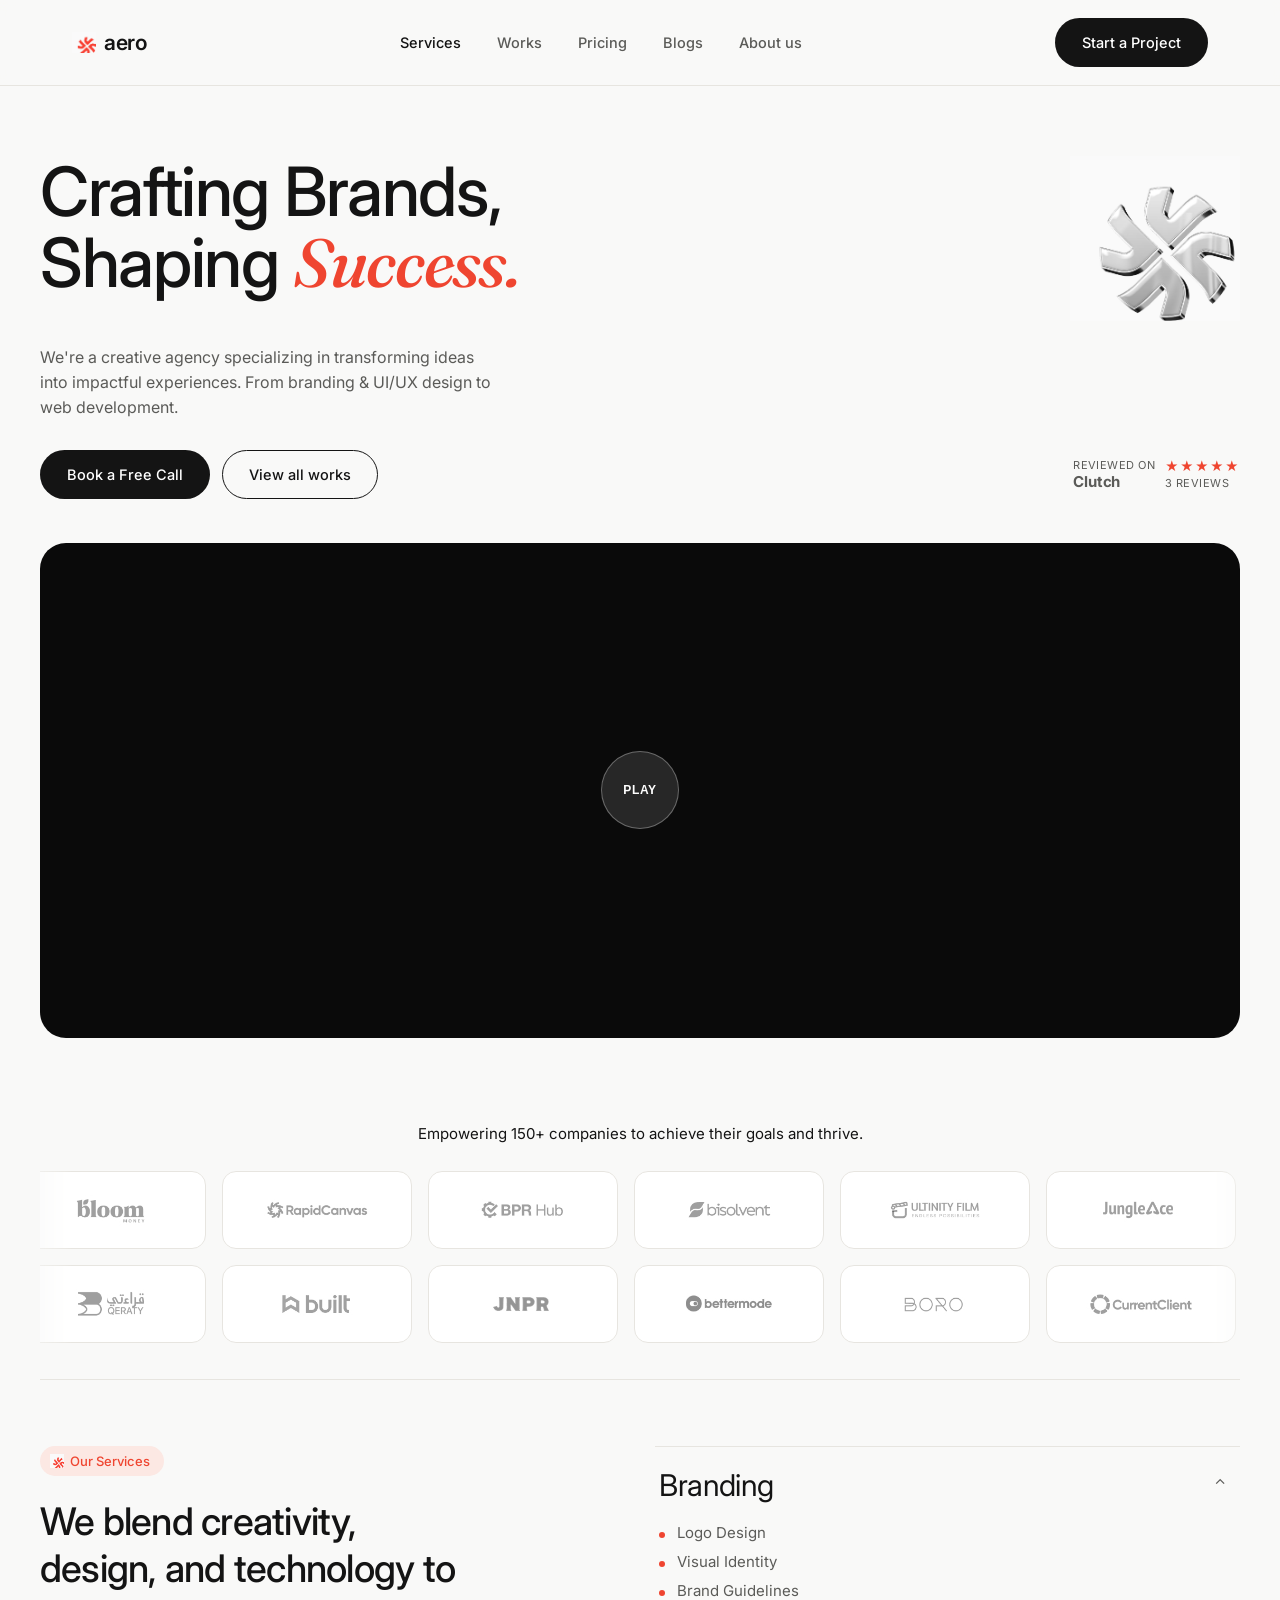
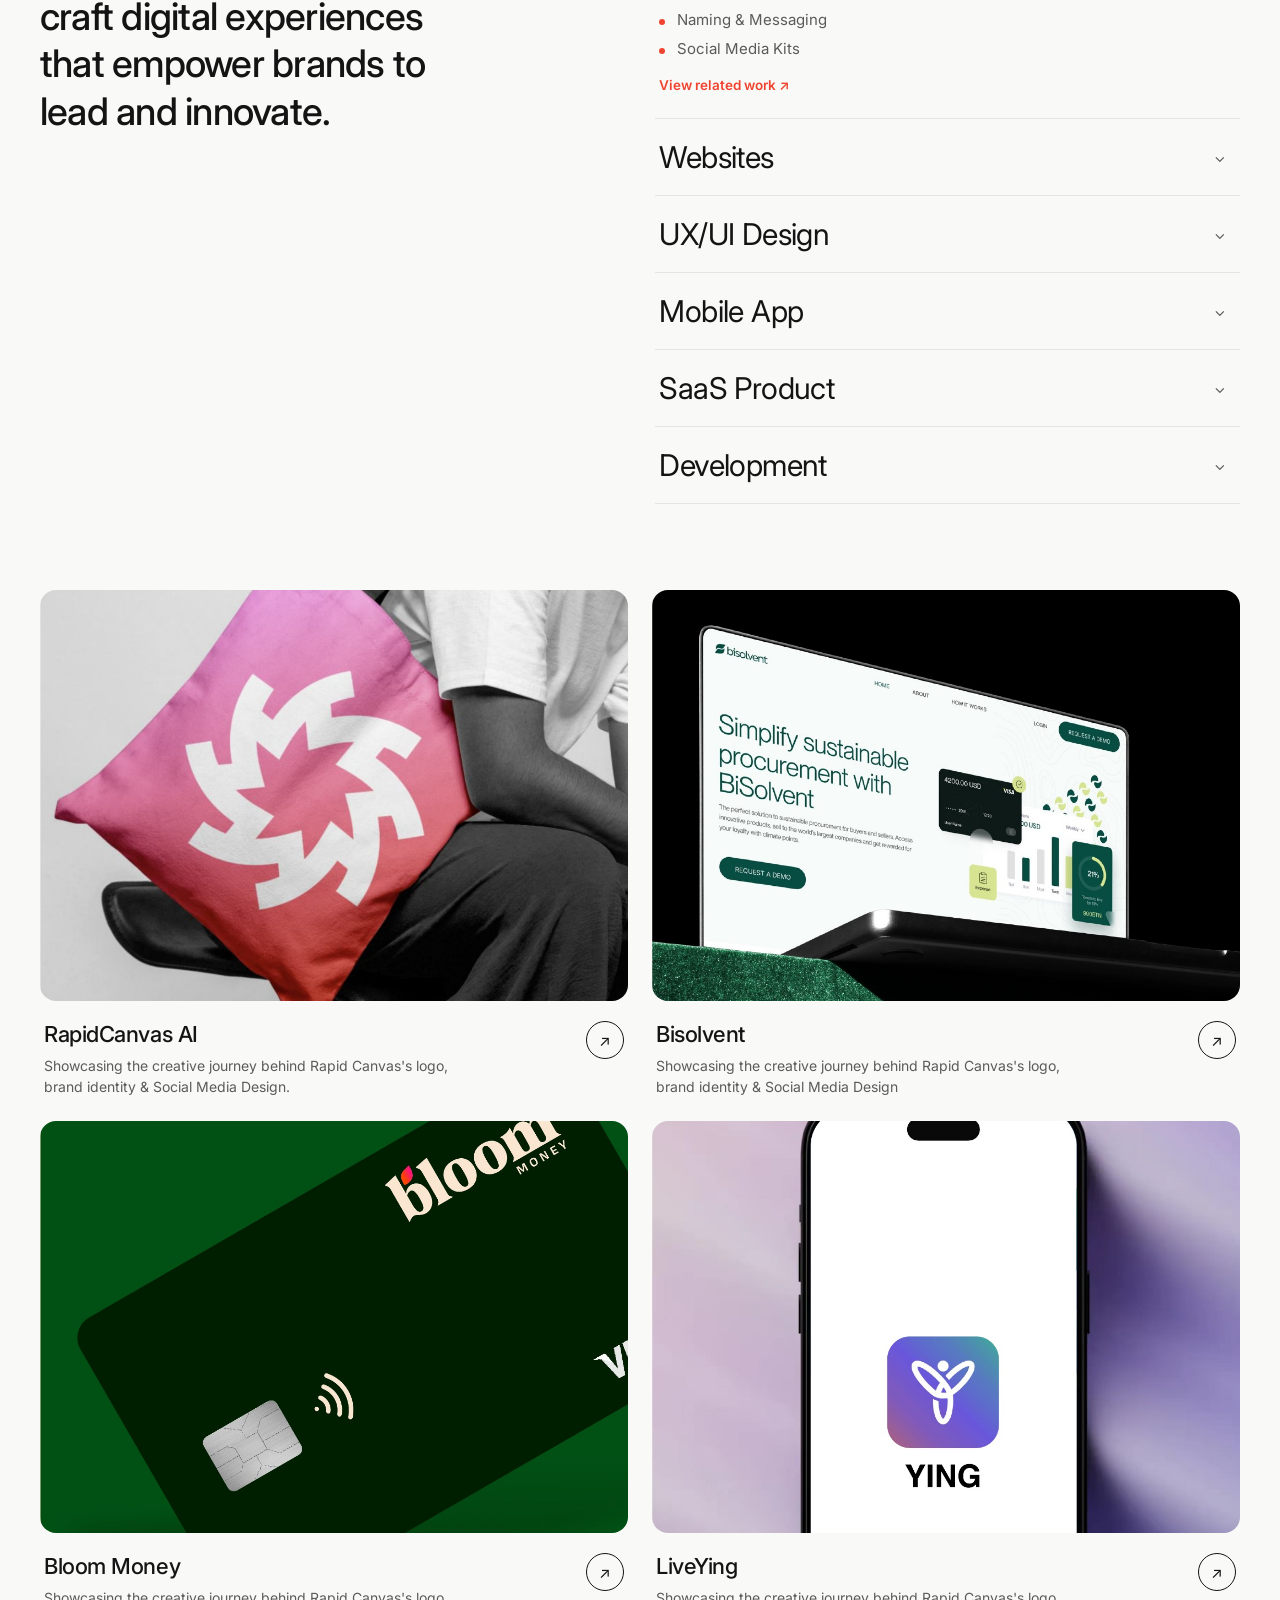
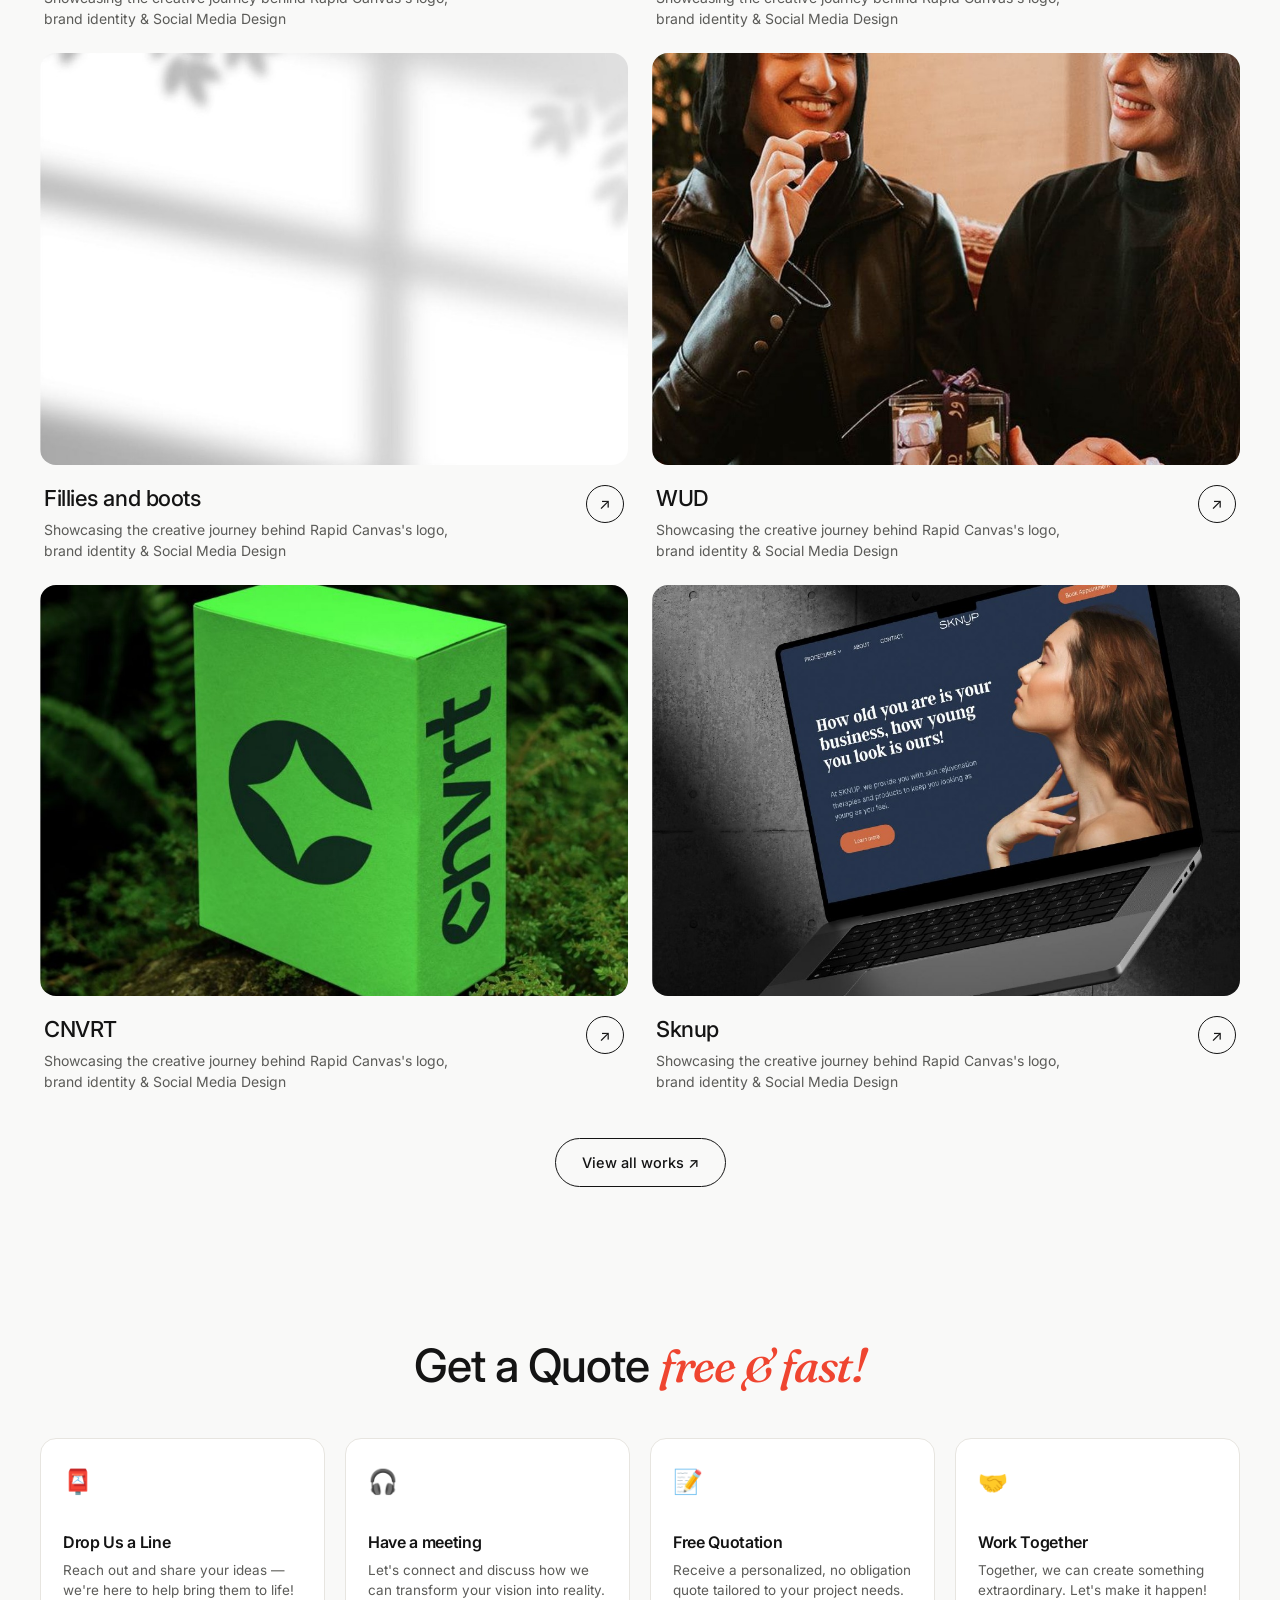
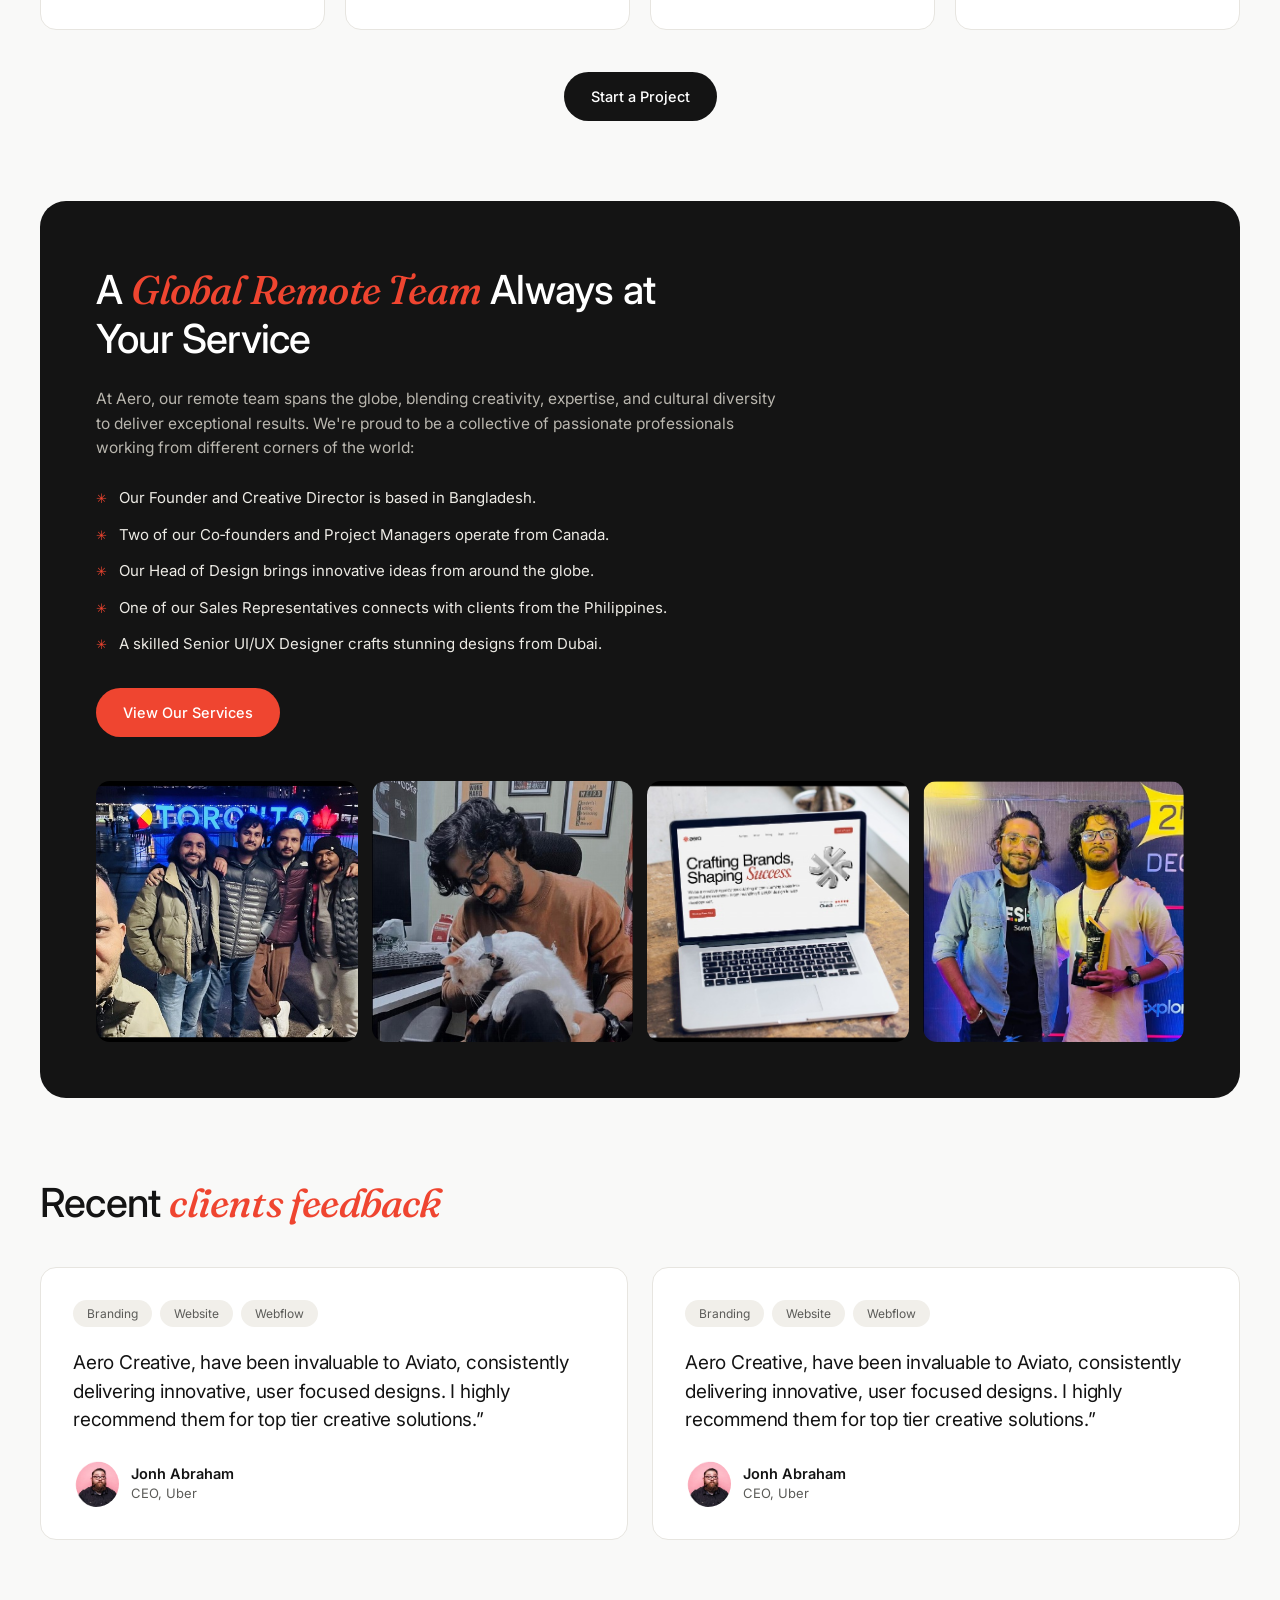
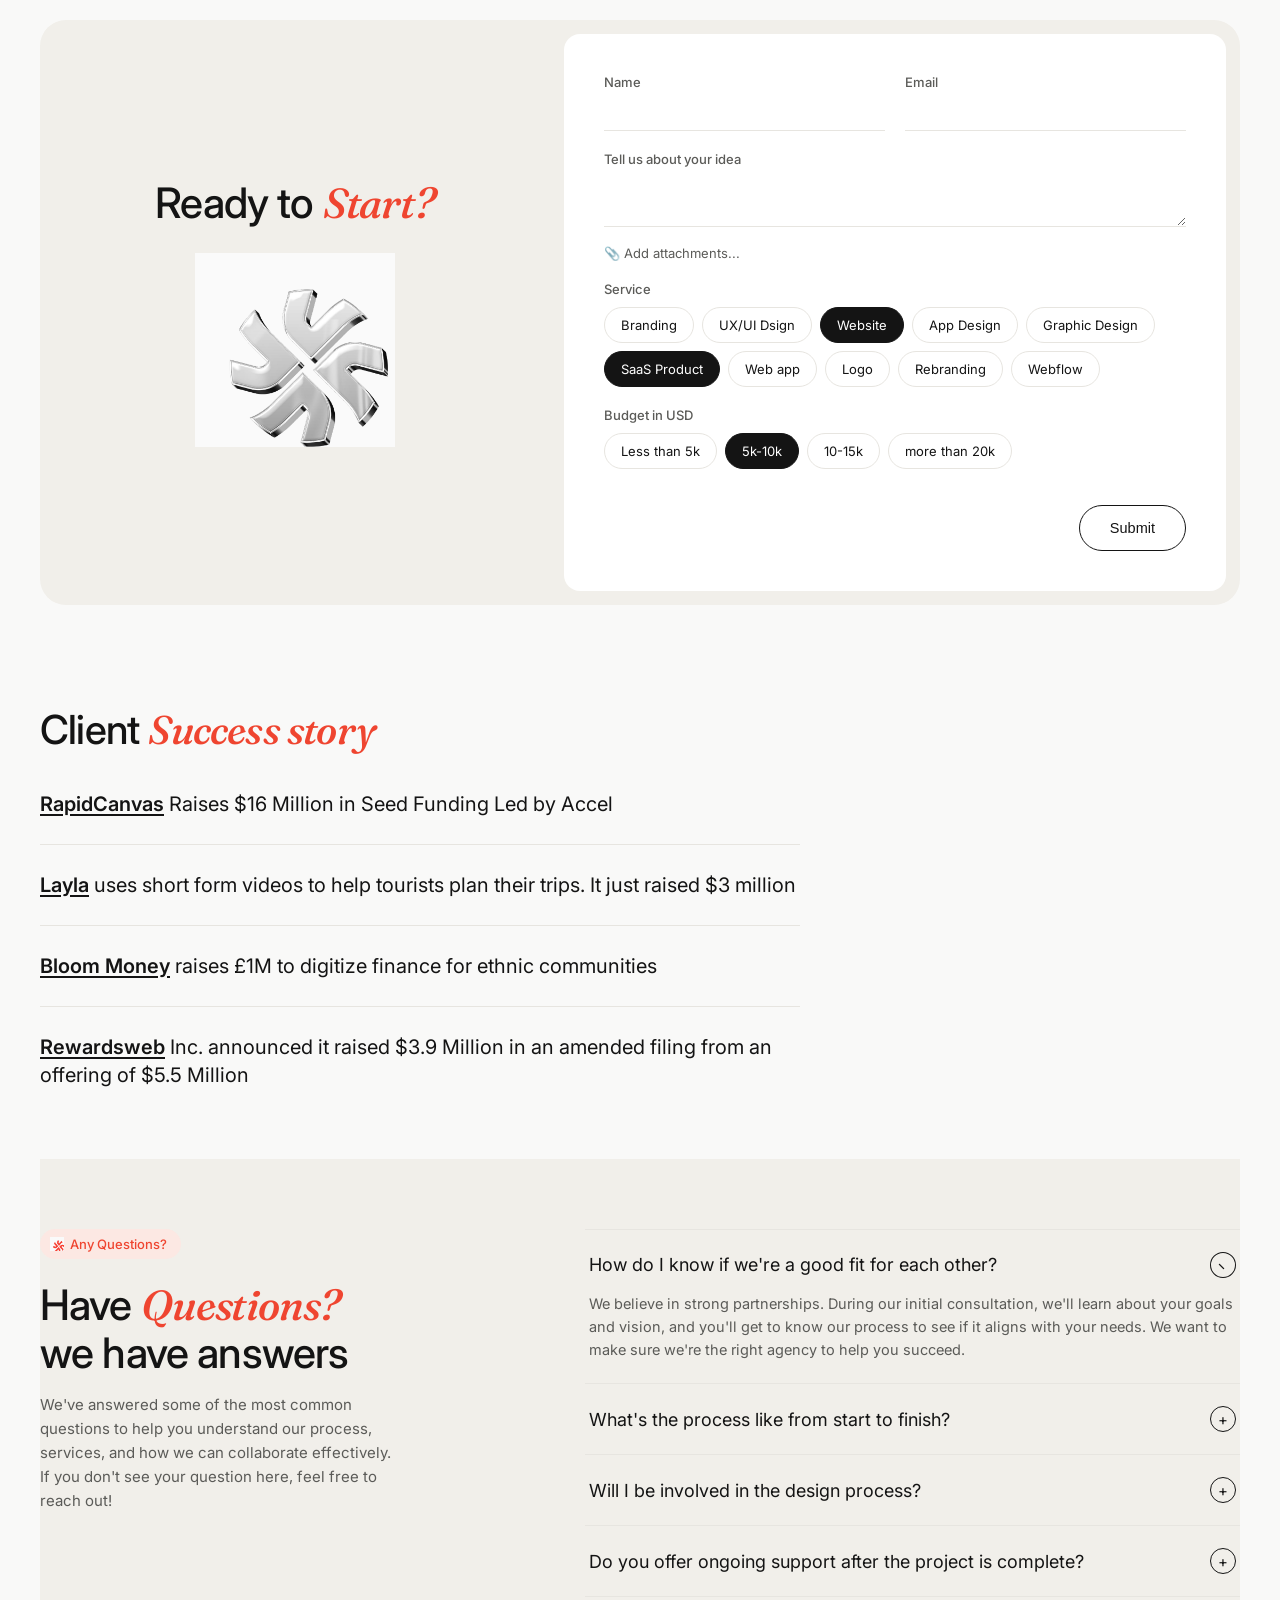
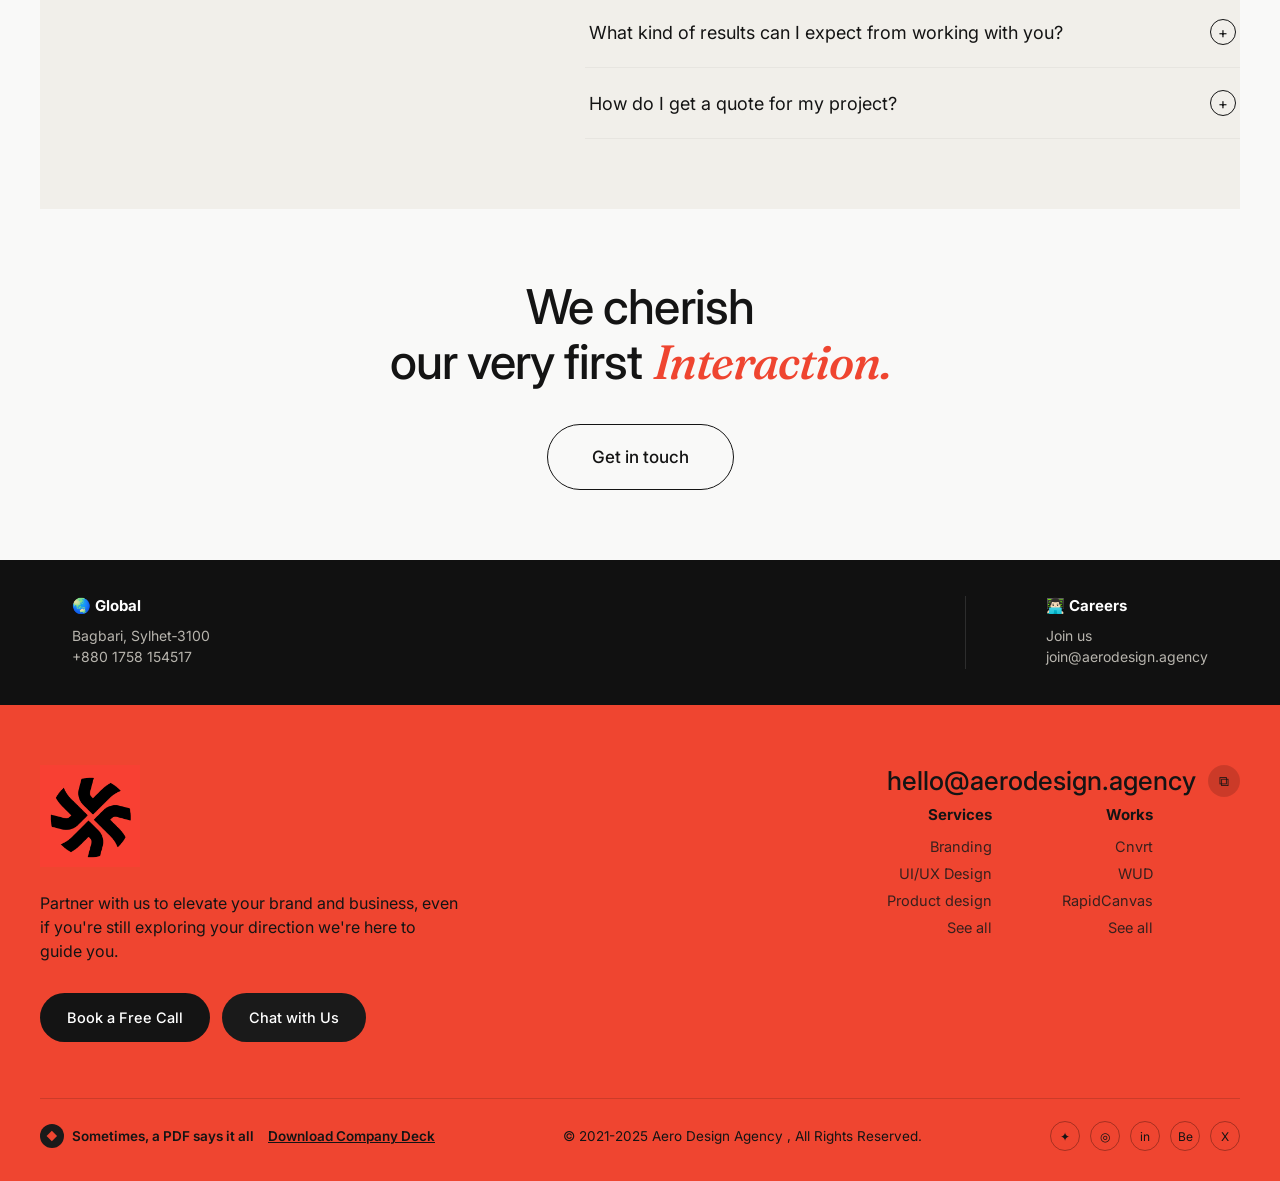
==== commit f2e6f469: "update" ====
--- a/index.html
+++ b/index.html
@@ -12,15 +12,15 @@
 
 <header>
   <nav class="nav">
-    <div class="logo">
+    <a class="logo" href="index.html">
       <img src="assets/logo-icon.png" alt="Aero">
       aero
-    </div>
+    </a>
     <ul class="nav-links">
       <li><a href="index.html#services" class="active">Services</a></li>
       <li><a href="works.html">Works</a></li>
-      <li><a href="#pricing">Pricing</a></li>
-      <li><a href="#blog">Blogs</a></li>
+      <li><a href="index.html#quote">Pricing</a></li>
+      <li><a href="works.html">Blogs</a></li>
       <li><a href="about.html">About us</a></li>
     </ul>
     <a href="#start" class="btn btn-dark">Start a Project</a>
@@ -47,15 +47,61 @@
       </div>
     </div>
     <div class="hero-media">
-      <div class="play-btn">PLAY</div>
+      <button type="button" class="play-btn" id="playBtn">PLAY</button>
     </div>
   </section>
 
   <!-- LOGO STRIP -->
   <section class="logo-strip wrap">
     <p>Empowering 150+ companies to achieve their goals and thrive.</p>
-    <div class="logo-row"><img src="assets/client-logos-row1.png" alt="Client logos"></div>
-    <div class="logo-row"><img src="assets/client-logos-row2.png" alt="Client logos"></div>
+    <div class="marquee-row">
+      <div class="marquee-track track-left">
+        <div class="logo-card"><img src="assets/logos/bloom.jpg" alt="Bloom Money"></div>
+        <div class="logo-card"><img src="assets/logos/rapidcanvas.jpg" alt="RapidCanvas"></div>
+        <div class="logo-card"><img src="assets/logos/bprhub.jpg" alt="BPR Hub"></div>
+        <div class="logo-card"><img src="assets/logos/bisolvent.jpg" alt="Bisolvent"></div>
+        <div class="logo-card"><img src="assets/logos/ultinityfilm.jpg" alt="Ultinity Film"></div>
+        <div class="logo-card"><img src="assets/logos/jungleace.jpg" alt="Jungle Ace"></div>
+        <div class="logo-card"><img src="assets/logos/morby.jpg" alt="Morby"></div>
+        <div class="logo-card"><img src="assets/logos/sulha.jpg" alt="Sulha"></div>
+        <div class="logo-card"><img src="assets/logos/wud.jpg" alt="WUD"></div>
+        <div class="logo-card"><img src="assets/logos/evergreen.jpg" alt="Evergreen"></div>
+        <!-- duplicate set for seamless loop -->
+        <div class="logo-card"><img src="assets/logos/bloom.jpg" alt="Bloom Money"></div>
+        <div class="logo-card"><img src="assets/logos/rapidcanvas.jpg" alt="RapidCanvas"></div>
+        <div class="logo-card"><img src="assets/logos/bprhub.jpg" alt="BPR Hub"></div>
+        <div class="logo-card"><img src="assets/logos/bisolvent.jpg" alt="Bisolvent"></div>
+        <div class="logo-card"><img src="assets/logos/ultinityfilm.jpg" alt="Ultinity Film"></div>
+        <div class="logo-card"><img src="assets/logos/jungleace.jpg" alt="Jungle Ace"></div>
+        <div class="logo-card"><img src="assets/logos/morby.jpg" alt="Morby"></div>
+        <div class="logo-card"><img src="assets/logos/sulha.jpg" alt="Sulha"></div>
+        <div class="logo-card"><img src="assets/logos/wud.jpg" alt="WUD"></div>
+        <div class="logo-card"><img src="assets/logos/evergreen.jpg" alt="Evergreen"></div>
+      </div>
+    </div>
+    <div class="marquee-row">
+      <div class="marquee-track track-right">
+        <div class="logo-card"><img src="assets/logos/qeraty.jpg" alt="Qeraty"></div>
+        <div class="logo-card"><img src="assets/logos/built.jpg" alt="Built"></div>
+        <div class="logo-card"><img src="assets/logos/jnpr.jpg" alt="JNPR"></div>
+        <div class="logo-card"><img src="assets/logos/bettermode.jpg" alt="Bettermode"></div>
+        <div class="logo-card"><img src="assets/logos/boro.jpg" alt="Boro"></div>
+        <div class="logo-card"><img src="assets/logos/currentclient.jpg" alt="CurrentClient"></div>
+        <div class="logo-card"><img src="assets/logos/travooo.jpg" alt="Travooo"></div>
+        <div class="logo-card"><img src="assets/logos/fillies-and-boots.svg" alt="Fillies and Boots"></div>
+        <div class="logo-card"><img src="assets/logos/filllo.svg" alt="Filllo"></div>
+        <!-- duplicate set for seamless loop -->
+        <div class="logo-card"><img src="assets/logos/qeraty.jpg" alt="Qeraty"></div>
+        <div class="logo-card"><img src="assets/logos/built.jpg" alt="Built"></div>
+        <div class="logo-card"><img src="assets/logos/jnpr.jpg" alt="JNPR"></div>
+        <div class="logo-card"><img src="assets/logos/bettermode.jpg" alt="Bettermode"></div>
+        <div class="logo-card"><img src="assets/logos/boro.jpg" alt="Boro"></div>
+        <div class="logo-card"><img src="assets/logos/currentclient.jpg" alt="CurrentClient"></div>
+        <div class="logo-card"><img src="assets/logos/travooo.jpg" alt="Travooo"></div>
+        <div class="logo-card"><img src="assets/logos/fillies-and-boots.svg" alt="Fillies and Boots"></div>
+        <div class="logo-card"><img src="assets/logos/filllo.svg" alt="Filllo"></div>
+      </div>
+    </div>
   </section>
 
   <!-- SERVICES -->
@@ -66,12 +112,96 @@
         <h2>We blend creativity, design, and technology to craft digital experiences that empower brands to lead and innovate.</h2>
       </div>
       <div class="service-list">
-        <div class="service-item"><span>Branding</span><span class="arrow">⌄</span></div>
-        <div class="service-item"><span>Websites</span><span class="arrow">⌄</span></div>
-        <div class="service-item"><span>UX/UI Design</span><span class="arrow">⌄</span></div>
-        <div class="service-item"><span>Mobile App</span><span class="arrow">⌄</span></div>
-        <div class="service-item"><span>SaaS Product</span><span class="arrow">⌄</span></div>
-        <div class="service-item"><span>Development</span><span class="arrow">⌄</span></div>
+        <div class="service-item-wrap open">
+          <button class="service-item" type="button">
+            <span>Branding</span><span class="arrow">⌄</span>
+          </button>
+          <div class="service-sub">
+            <ul>
+              <li>Logo Design</li>
+              <li>Visual Identity</li>
+              <li>Brand Guidelines</li>
+              <li>Naming &amp; Messaging</li>
+              <li>Social Media Kits</li>
+            </ul>
+            <a href="works.html">View related work ↗</a>
+          </div>
+        </div>
+        <div class="service-item-wrap">
+          <button class="service-item" type="button">
+            <span>Websites</span><span class="arrow">⌄</span>
+          </button>
+          <div class="service-sub">
+            <ul>
+              <li>Webflow Development</li>
+              <li>Landing Pages</li>
+              <li>E‑commerce Websites</li>
+              <li>CMS Integration</li>
+              <li>SEO Optimization</li>
+            </ul>
+            <a href="works.html">View related work ↗</a>
+          </div>
+        </div>
+        <div class="service-item-wrap">
+          <button class="service-item" type="button">
+            <span>UX/UI Design</span><span class="arrow">⌄</span>
+          </button>
+          <div class="service-sub">
+            <ul>
+              <li>Wireframing</li>
+              <li>Prototyping</li>
+              <li>User Research</li>
+              <li>Design Systems</li>
+              <li>Usability Testing</li>
+            </ul>
+            <a href="works.html">View related work ↗</a>
+          </div>
+        </div>
+        <div class="service-item-wrap">
+          <button class="service-item" type="button">
+            <span>Mobile App</span><span class="arrow">⌄</span>
+          </button>
+          <div class="service-sub">
+            <ul>
+              <li>iOS App Design</li>
+              <li>Android App Design</li>
+              <li>Cross‑Platform Apps</li>
+              <li>App Prototyping</li>
+              <li>App Store Optimization</li>
+            </ul>
+            <a href="works.html">View related work ↗</a>
+          </div>
+        </div>
+        <div class="service-item-wrap">
+          <button class="service-item" type="button">
+            <span>SaaS Product</span><span class="arrow">⌄</span>
+          </button>
+          <div class="service-sub">
+            <ul>
+              <li>Product Strategy</li>
+              <li>Dashboard Design</li>
+              <li>Onboarding Flows</li>
+              <li>Design Systems</li>
+              <li>MVP Development</li>
+            </ul>
+            <a href="works.html">View related work ↗</a>
+          </div>
+        </div>
+        <div class="service-item-wrap">
+          <button class="service-item" type="button">
+            <span>Development</span><span class="arrow">⌄</span>
+          </button>
+          <div class="service-sub">
+            <ul>
+              <li>Webflow</li>
+              <li>Wordpress</li>
+              <li>Front End Development</li>
+              <li>Back End Development</li>
+              <li>Responsive Web Design</li>
+            </ul>
+            <a href="works.html">View related work ↗</a>
+          </div>
+        </div>
       </div>
     </div>
   </section>
@@ -79,66 +209,66 @@
   <!-- WORK -->
   <section class="work wrap" id="work">
     <div class="work-grid">
-      <div class="work-card">
+      <a class="work-card" href="work-fillies-and-boots.html">
         <div class="work-thumb"><img src="assets/work-rapidcanvas.jpg" alt="RapidCanvas AI"></div>
         <div class="work-info"><div class="txt"><h3>RapidCanvas AI</h3><p>Showcasing the creative journey behind Rapid Canvas's logo, brand identity &amp; Social Media Design.</p></div><span class="circ">↗</span></div>
-      </div>
-      <div class="work-card">
+      </a>
+      <a class="work-card" href="work-fillies-and-boots.html">
         <div class="work-thumb"><img src="assets/work-bisolvent.jpg" alt="Bisolvent"></div>
         <div class="work-info"><div class="txt"><h3>Bisolvent</h3><p>Showcasing the creative journey behind Rapid Canvas's logo, brand identity &amp; Social Media Design</p></div><span class="circ">↗</span></div>
-      </div>
-      <div class="work-card">
+      </a>
+      <a class="work-card" href="work-fillies-and-boots.html">
         <div class="work-thumb"><img src="assets/work-bloommoney.jpg" alt="Bloom Money"></div>
         <div class="work-info"><div class="txt"><h3>Bloom Money</h3><p>Showcasing the creative journey behind Rapid Canvas's logo, brand identity &amp; Social Media Design</p></div><span class="circ">↗</span></div>
-      </div>
-      <div class="work-card">
+      </a>
+      <a class="work-card" href="work-fillies-and-boots.html">
         <div class="work-thumb"><img src="assets/work-liveying.jpg" alt="LiveYing"></div>
         <div class="work-info"><div class="txt"><h3>LiveYing</h3><p>Showcasing the creative journey behind Rapid Canvas's logo, brand identity &amp; Social Media Design</p></div><span class="circ">↗</span></div>
-      </div>
+      </a>
       <a class="work-card" href="work-fillies-and-boots.html">
         <div class="work-thumb"><img src="assets/work-filliesboots.jpg" alt="Fillies and boots"></div>
         <div class="work-info"><div class="txt"><h3>Fillies and boots</h3><p>Showcasing the creative journey behind Rapid Canvas's logo, brand identity &amp; Social Media Design</p></div><span class="circ">↗</span></div>
       </a>
-      <div class="work-card">
+      <a class="work-card" href="work-fillies-and-boots.html">
         <div class="work-thumb"><img src="assets/work-wud.jpg" alt="WUD"></div>
         <div class="work-info"><div class="txt"><h3>WUD</h3><p>Showcasing the creative journey behind Rapid Canvas's logo, brand identity &amp; Social Media Design</p></div><span class="circ">↗</span></div>
-      </div>
-      <div class="work-card">
+      </a>
+      <a class="work-card" href="work-fillies-and-boots.html">
         <div class="work-thumb"><img src="assets/work-cnvrt.jpg" alt="CNVRT"></div>
         <div class="work-info"><div class="txt"><h3>CNVRT</h3><p>Showcasing the creative journey behind Rapid Canvas's logo, brand identity &amp; Social Media Design</p></div><span class="circ">↗</span></div>
-      </div>
-      <div class="work-card">
+      </a>
+      <a class="work-card" href="work-fillies-and-boots.html">
         <div class="work-thumb"><img src="assets/work-sknup.jpg" alt="Sknup"></div>
         <div class="work-info"><div class="txt"><h3>Sknup</h3><p>Showcasing the creative journey behind Rapid Canvas's logo, brand identity &amp; Social Media Design</p></div><span class="circ">↗</span></div>
-      </div>
+      </a>
     </div>
     <div class="work-foot"><a href="works.html" class="btn btn-outline">View all works ↗</a></div>
   </section>
 
   <!-- GET A QUOTE -->
-  <section class="quote wrap">
+  <section class="quote wrap" id="quote">
     <h2>Get a Quote <em>free &amp; fast!</em></h2>
     <div class="quote-grid">
-      <div class="quote-card">
+      <a class="quote-card" href="index.html#start">
         <div class="ic">📮</div>
         <h3>Drop Us a Line</h3>
         <p>Reach out and share your ideas — we're here to help bring them to life!</p>
-      </div>
-      <div class="quote-card">
+      </a>
+      <a class="quote-card" href="index.html#start">
         <div class="ic">🎧</div>
         <h3>Have a meeting</h3>
         <p>Let's connect and discuss how we can transform your vision into reality.</p>
-      </div>
-      <div class="quote-card">
+      </a>
+      <a class="quote-card" href="index.html#start">
         <div class="ic">📝</div>
         <h3>Free Quotation</h3>
         <p>Receive a personalized, no obligation quote tailored to your project needs.</p>
-      </div>
-      <div class="quote-card">
+      </a>
+      <a class="quote-card" href="index.html#start">
         <div class="ic">🤝</div>
         <h3>Work Together</h3>
         <p>Together, we can create something extraordinary. Let's make it happen!</p>
-      </div>
+      </a>
     </div>
     <a href="#start" class="btn btn-dark">Start a Project</a>
   </section>
@@ -229,7 +359,7 @@
             <span class="chip">more than 20k</span>
           </div>
         </div>
-        <button class="btn btn-outline">Submit</button>
+        <button type="button" class="btn btn-outline submit-btn">Submit</button>
       </div>
     </div>
   </section>
@@ -293,16 +423,6 @@
 <footer>
   <div class="footer-top">
     <div class="col">
-      <b>🇨🇦 Canada</b>
-      <span>Toronto, Ontario</span>
-      <span>+1 437 676 7917</span>
-    </div>
-    <div class="col">
-      <b>🇬🇷 Greece</b>
-      <span>Salaminos, Athens</span>
-      <span>+48 652 989 980</span>
-    </div>
-    <div class="col">
       <b>🌏 Global</b>
       <span>Bagbari, Sylhet‑3100</span>
       <span>+880 1758 154517</span>
@@ -322,35 +442,35 @@
           <p class="footer-desc">Partner with us to elevate your brand and business, even if you're still exploring your direction we're here to guide you.</p>
           <div class="footer-cta-btns">
             <a href="#start" class="btn btn-dark">Book a Free Call</a>
-            <a href="#" class="btn" style="background:#1a1a1a;color:#fff;">Chat with Us</a>
+            <a href="mailto:hello@aerodesign.agency" class="btn" style="background:#1a1a1a;color:#fff;">Chat with Us</a>
           </div>
         </div>
         <div style="text-align:right;">
-          <div class="footer-email">hello@aerodesign.agency <span class="copy">⧉</span></div>
+          <div class="footer-email"><a href="mailto:hello@aerodesign.agency">hello@aerodesign.agency</a> <span class="copy" onclick="navigator.clipboard.writeText('hello@aerodesign.agency');this.textContent='✓';setTimeout(()=>this.textContent='⧉',1500);" title="Copy email">⧉</span></div>
           <div class="footer-links">
             <div class="col">
               <b>Services</b>
-              <a href="#">Branding</a>
-              <a href="#">UI/UX Design</a>
-              <a href="#">Product design</a>
-              <a href="#">See all</a>
+              <a href="index.html#services">Branding</a>
+              <a href="index.html#services">UI/UX Design</a>
+              <a href="index.html#services">Product design</a>
+              <a href="works.html">See all</a>
             </div>
             <div class="col">
               <b>Works</b>
-              <a href="#">Cnvrt</a>
-              <a href="#">WUD</a>
-              <a href="#">RapidCanvas</a>
-              <a href="#">See all</a>
+              <a href="works.html">Cnvrt</a>
+              <a href="works.html">WUD</a>
+              <a href="works.html">RapidCanvas</a>
+              <a href="works.html">See all</a>
             </div>
           </div>
         </div>
       </div>
 
       <div class="footer-bottom-row">
-        <div class="deck-link"><span class="dot">◆</span> Sometimes, a PDF says it all &nbsp;<u>Download Company Deck</u></div>
+        <a class="deck-link" href="assets/aero-company-deck.pdf" download><span class="dot">◆</span> Sometimes, a PDF says it all &nbsp;<u>Download Company Deck</u></a>
         <div>© 2021-2025 Aero Design Agency , All Rights Reserved.</div>
         <div class="socials">
-          <a href="#">✦</a><a href="#">◎</a><a href="#">in</a><a href="#">Be</a><a href="#">X</a>
+          <a href="https://www.threads.net" target="_blank" rel="noopener" aria-label="Threads">✦</a><a href="https://www.instagram.com" target="_blank" rel="noopener" aria-label="Instagram">◎</a><a href="https://www.linkedin.com" target="_blank" rel="noopener" aria-label="LinkedIn">in</a><a href="https://www.behance.net" target="_blank" rel="noopener" aria-label="Behance">Be</a><a href="https://x.com" target="_blank" rel="noopener" aria-label="X">X</a>
         </div>
       </div>
     </div>
--- a/styles.css
+++ b/styles.css
@@ -170,8 +170,46 @@
   font-size:15px;
   margin-bottom:28px;
 }
-.logo-row{margin:0 -32px 14px;}
-.logo-row img{width:100%;display:block;}
+.marquee-row{
+  overflow:hidden;
+  margin:0 -32px 16px;
+  -webkit-mask-image:linear-gradient(90deg, transparent 0, #000 64px, #000 calc(100% - 64px), transparent 100%);
+  mask-image:linear-gradient(90deg, transparent 0, #000 64px, #000 calc(100% - 64px), transparent 100%);
+}
+.marquee-track{
+  display:flex;
+  gap:16px;
+  width:max-content;
+  padding:0 8px;
+}
+.marquee-track.track-left{animation:marquee-left 34s linear infinite;}
+.marquee-track.track-right{animation:marquee-right 34s linear infinite;}
+.marquee-row:hover .marquee-track{animation-play-state:paused;}
+.logo-card{
+  flex:0 0 auto;
+  width:190px;height:78px;
+  background:var(--card);
+  border:1px solid var(--line);
+  border-radius:14px;
+  display:flex;align-items:center;justify-content:center;
+  padding:14px 20px;
+}
+.logo-card img{
+  max-width:100%;max-height:100%;object-fit:contain;
+  filter:grayscale(100%);
+  opacity:0.75;
+}
+@keyframes marquee-left{
+  from{transform:translateX(0);}
+  to{transform:translateX(-50%);}
+}
+@keyframes marquee-right{
+  from{transform:translateX(-50%);}
+  to{transform:translateX(0);}
+}
+@media (prefers-reduced-motion: reduce){
+  .marquee-track.track-left, .marquee-track.track-right{animation:none;}
+}
 
 /* ---------- Services ---------- */
 .services{
@@ -190,20 +228,48 @@
   max-width:420px;
 }
 .service-list{display:flex;flex-direction:column;}
+.service-item-wrap{border-bottom:1px solid var(--line);}
+.service-item-wrap:first-child{border-top:1px solid var(--line);}
 .service-item{
   display:flex;align-items:center;justify-content:space-between;
+  width:100%;
   padding:20px 4px;
-  border-bottom:1px solid var(--line);
+  border:none;background:none;cursor:pointer;
+  font-family:"Inter",sans-serif;
   font-size:30px;
   letter-spacing:-0.02em;
-}
-.service-item:first-child{border-top:1px solid var(--line);}
+  color:var(--ink);
+  text-align:left;
+  transition:padding-left .15s ease, color .15s ease;
+}
+.service-item:hover{padding-left:12px;color:var(--red);}
 .service-item span.arrow{
   width:32px;height:32px;
   display:flex;align-items:center;justify-content:center;
   color:var(--ink-soft);font-size:15px;
   flex-shrink:0;
-}
+  transition:transform .2s ease;
+}
+.service-item-wrap.open .service-item span.arrow{transform:rotate(180deg);}
+.service-sub{
+  max-height:0;overflow:hidden;
+  transition:max-height .3s ease, padding .3s ease;
+}
+.service-item-wrap.open .service-sub{max-height:280px;padding-bottom:24px;}
+.service-sub ul{display:flex;flex-direction:column;gap:10px;margin-bottom:16px;padding:0 4px;}
+.service-sub li{
+  font-size:15px;color:var(--ink-soft);
+  padding-left:18px;position:relative;
+}
+.service-sub li:before{
+  content:"";position:absolute;left:0;top:9px;
+  width:6px;height:6px;border-radius:50%;background:var(--red);
+}
+.service-sub a{
+  display:inline-block;margin-left:4px;
+  font-size:13.5px;font-weight:600;color:var(--red);
+}
+.service-sub a:hover{color:var(--red-dark);}
 
 /* ---------- Work grid (shared: home + works page) ---------- */
 .work{padding:20px 0 70px;}
@@ -217,7 +283,10 @@
   grid-template-columns:repeat(2,1fr);
   gap:24px;
 }
-.work-card{overflow:hidden;}
+.work-card{overflow:hidden;display:block;}
+.work-card .work-thumb img{transition:transform .3s ease;}
+.work-card:hover .work-thumb img{transform:scale(1.04);}
+.work-card:hover .work-info .circ{background:var(--ink);color:#fff;}
 .work-card.full{grid-column:1/-1;}
 .work-thumb{
   aspect-ratio:16/11.2;
@@ -235,6 +304,7 @@
   border:1px solid var(--ink);
   display:flex;align-items:center;justify-content:center;
   flex-shrink:0;font-size:15px;
+  transition:background .15s ease, color .15s ease;
 }
 .work-foot{text-align:center;margin-top:46px;}
 
@@ -256,10 +326,13 @@
   gap:20px;margin-bottom:36px;
 }
 .quote-card{
+  display:block;
   background:var(--card);border:1px solid var(--line);
   border-radius:var(--radius-md);
   padding:28px 22px;text-align:left;
-}
+  transition:box-shadow .15s ease, transform .15s ease;
+}
+.quote-card:hover{box-shadow:0 8px 24px rgba(0,0,0,0.08);transform:translateY(-2px);}
 .quote-card .ic{font-size:24px;margin-bottom:36px;}
 .quote-card h3{font-weight:600;font-size:16px;margin-bottom:8px;}
 .quote-card p{color:var(--ink-soft);font-size:13.5px;line-height:1.5;}
@@ -382,6 +455,7 @@
 .chip.active{background:var(--ink);color:#fff;border-color:var(--ink);}
 .form-right .btn{margin-top:16px;padding:14px 30px;float:right;}
 .form-right:after{content:"";display:block;clear:both;}
+.form-note{font-size:13px;margin-top:16px;clear:both;padding-top:14px;}
 
 /* ---------- Client success ---------- */
 .success{padding:20px 0 70px;}
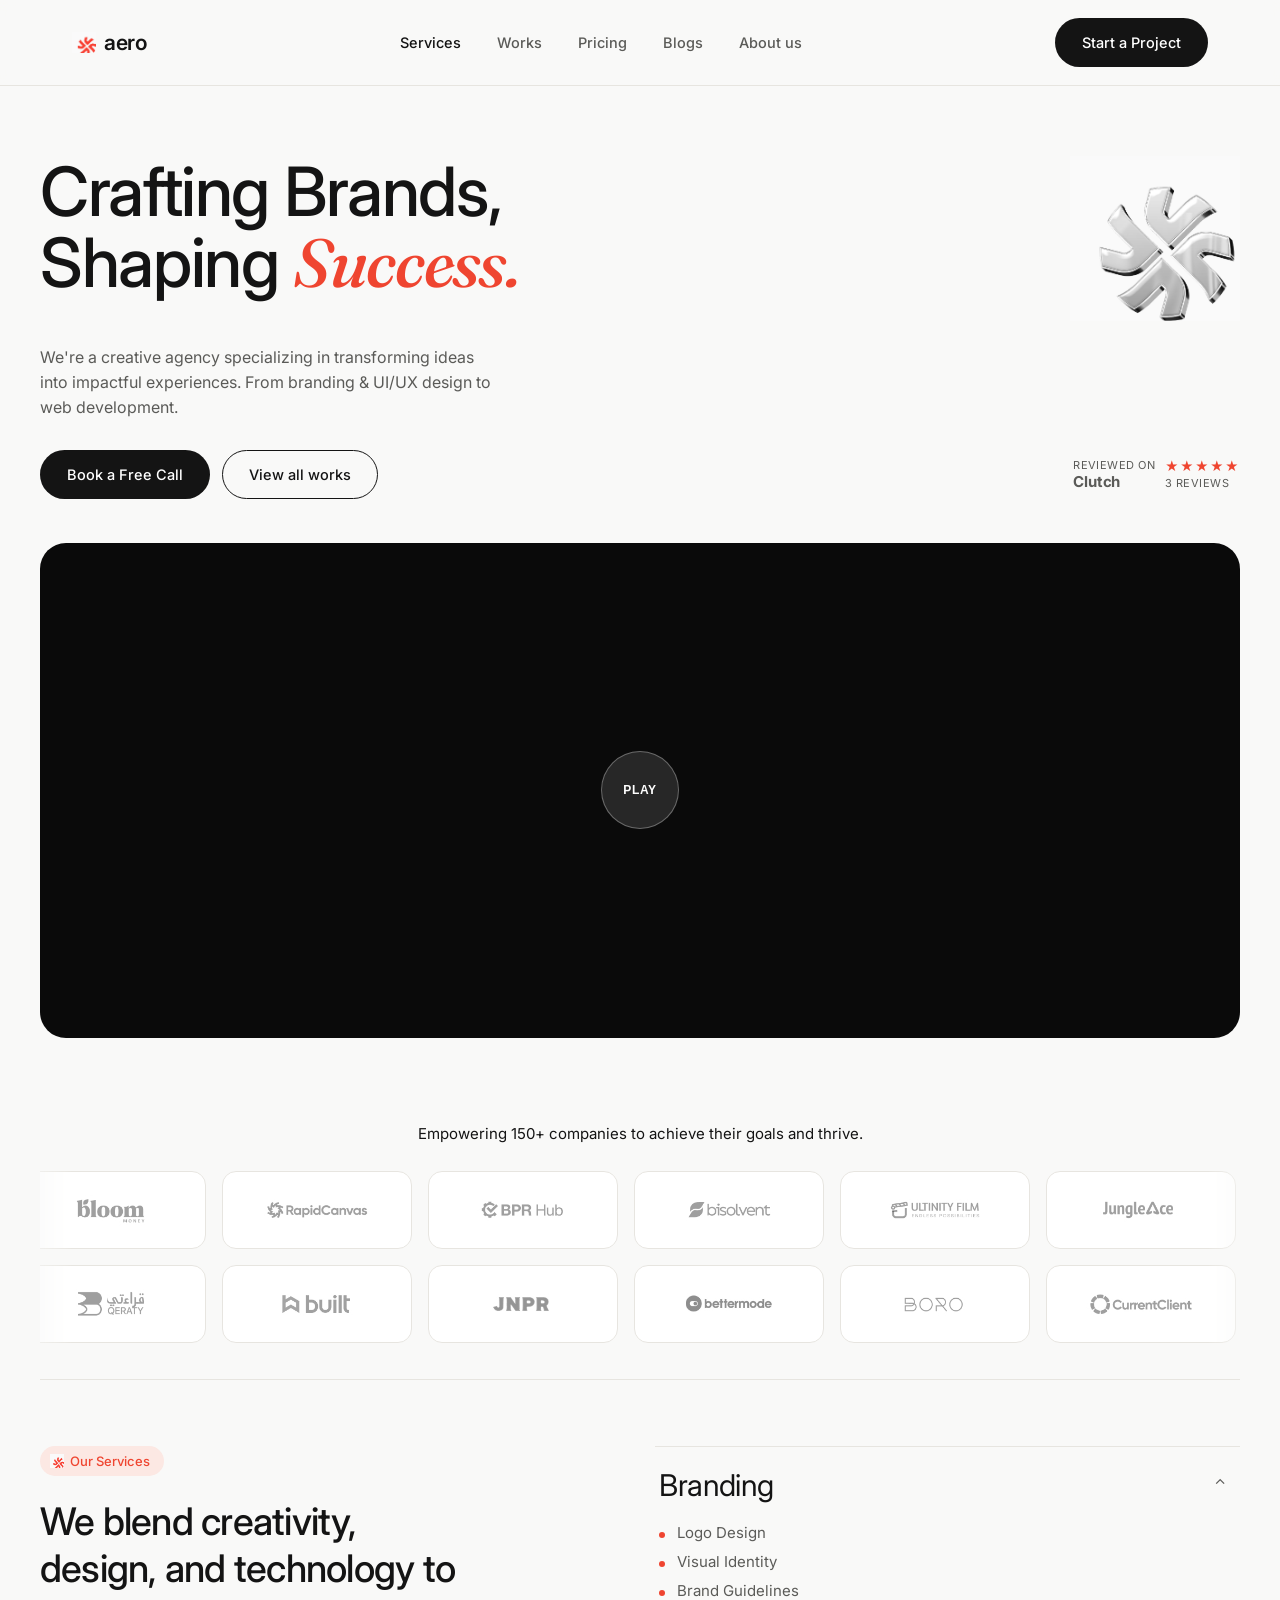
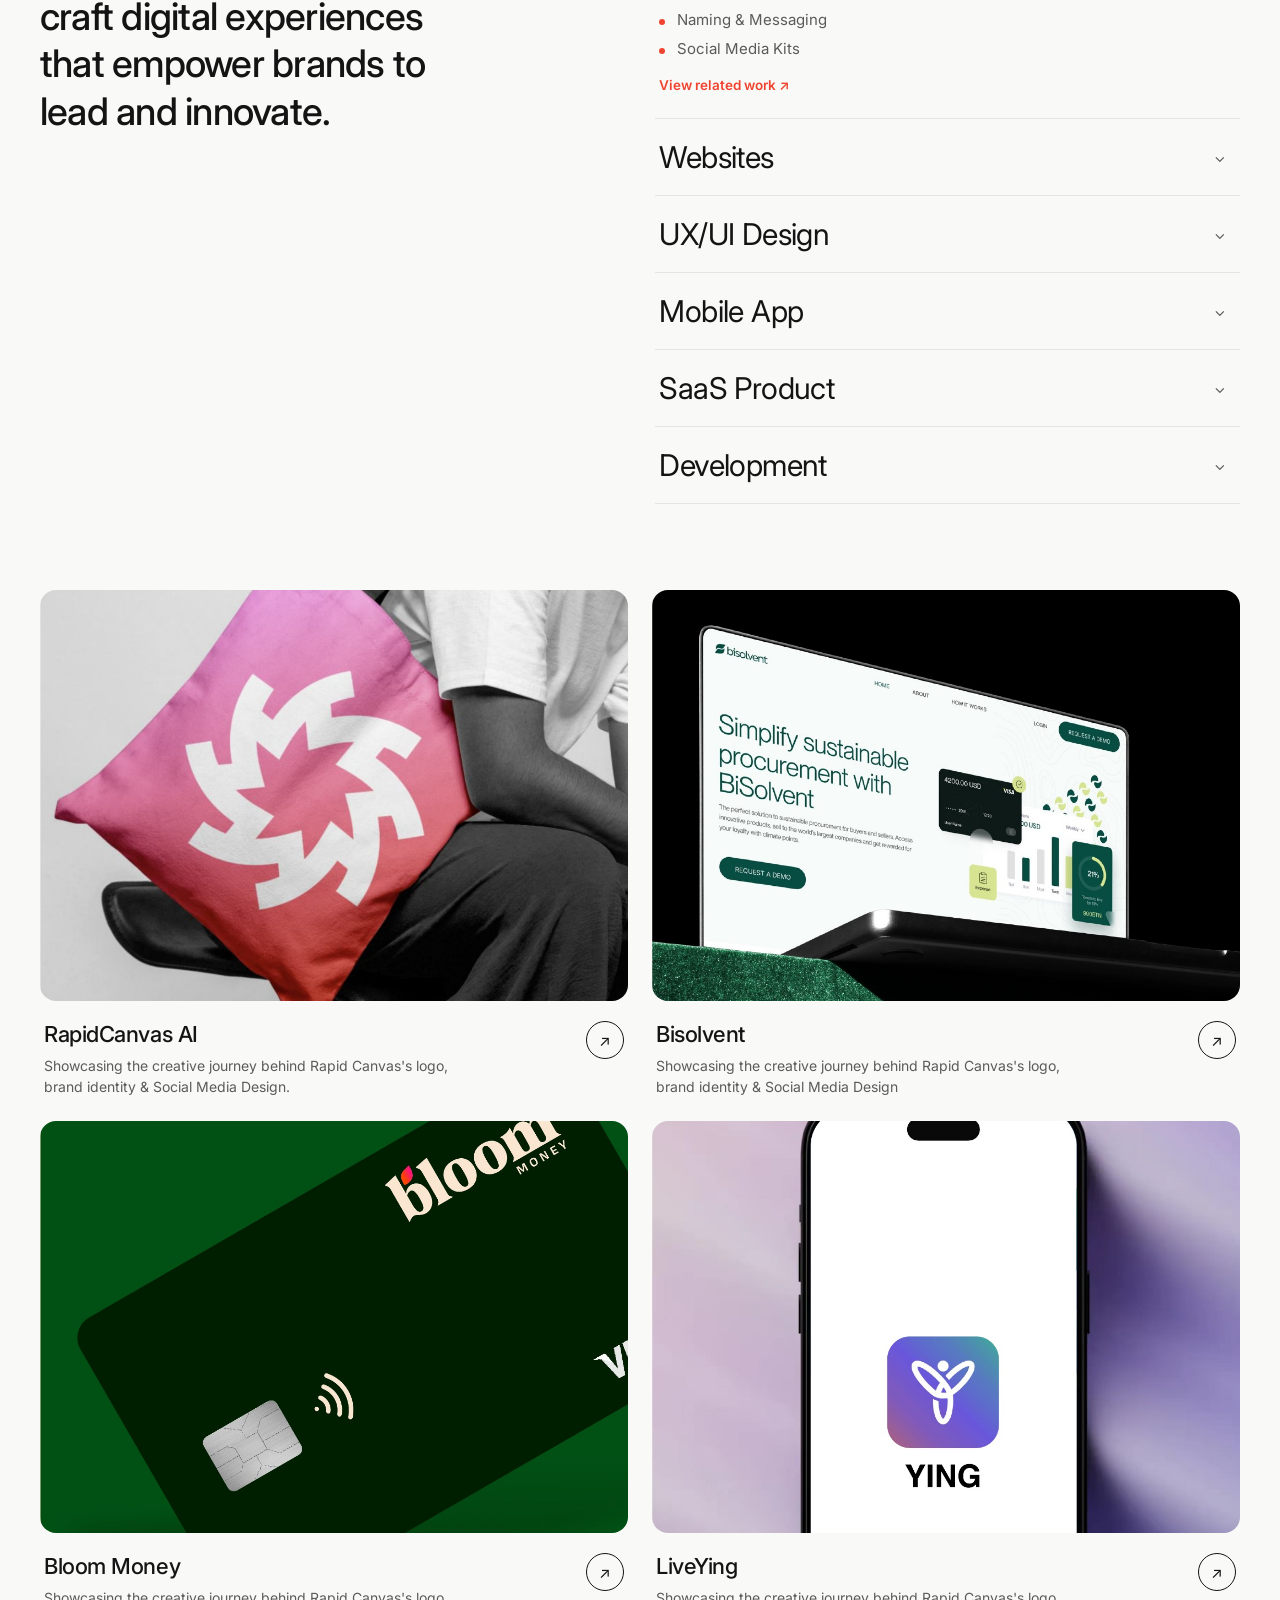
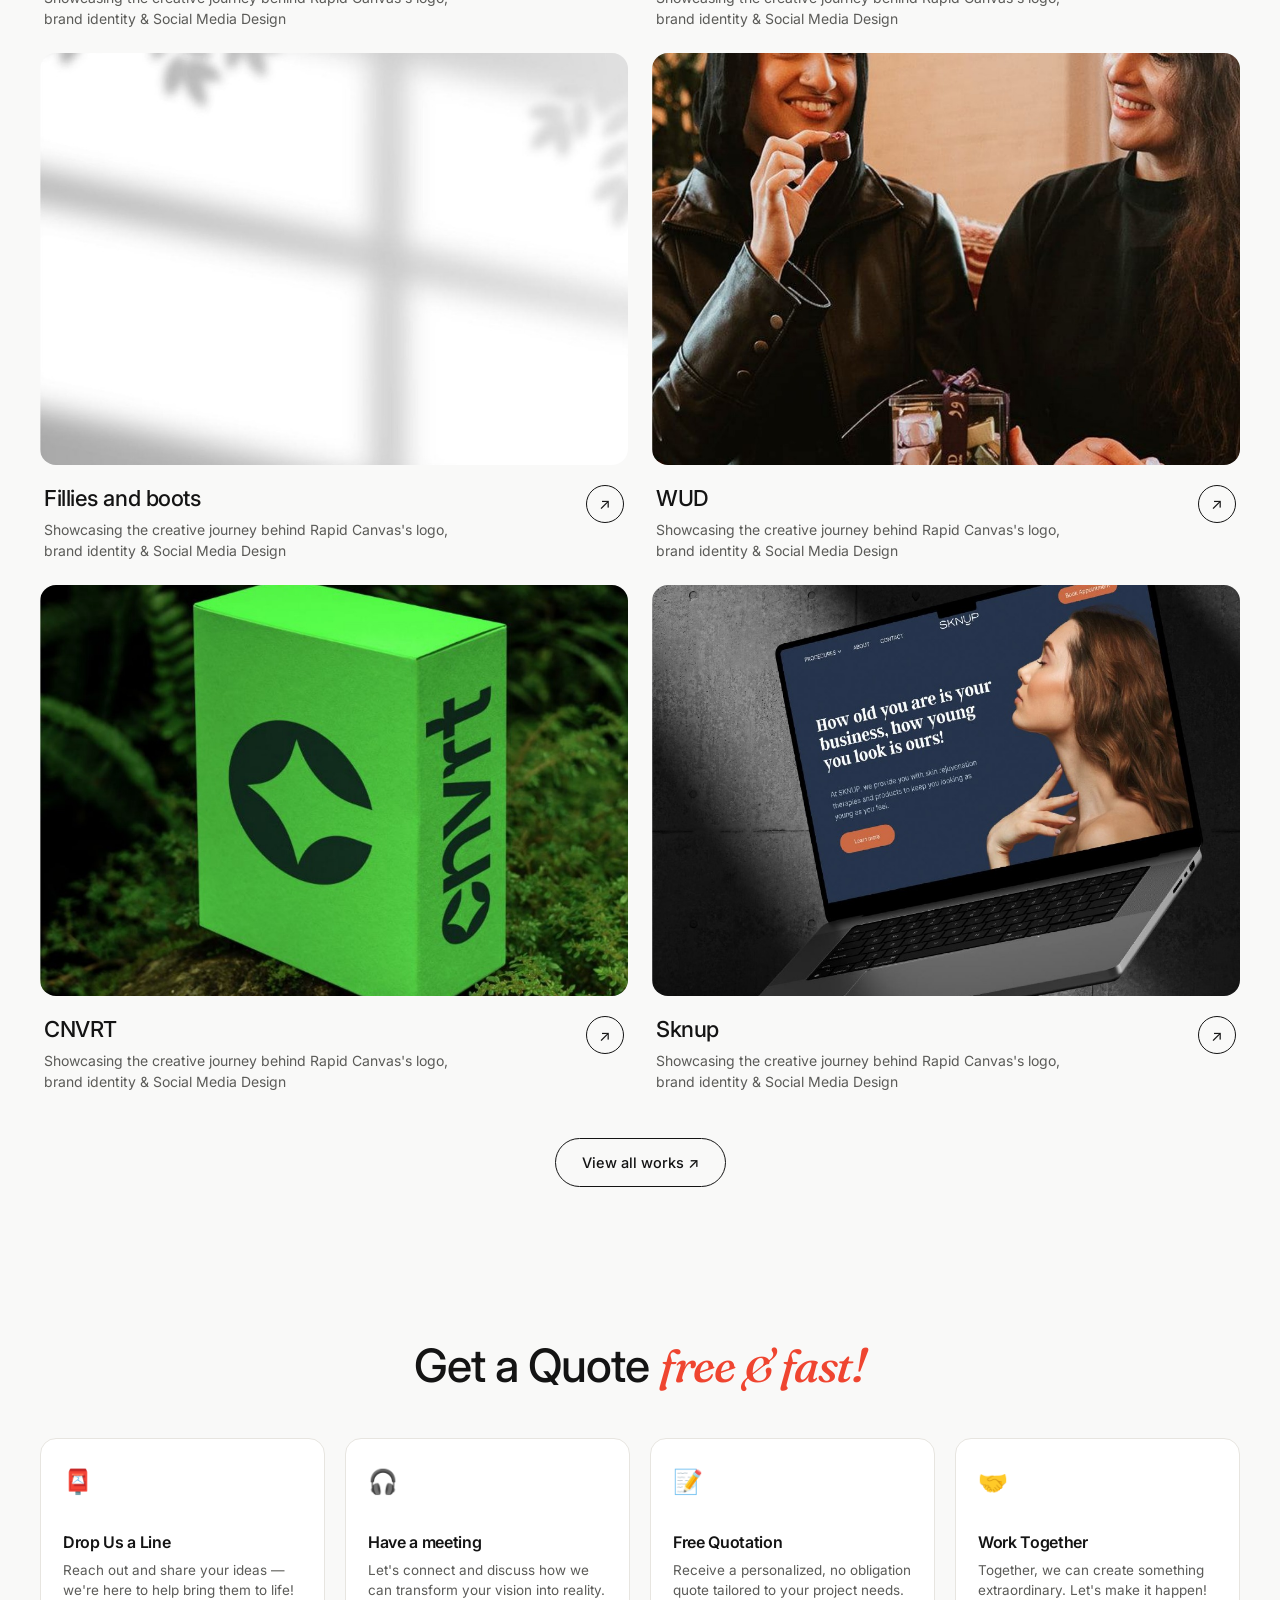
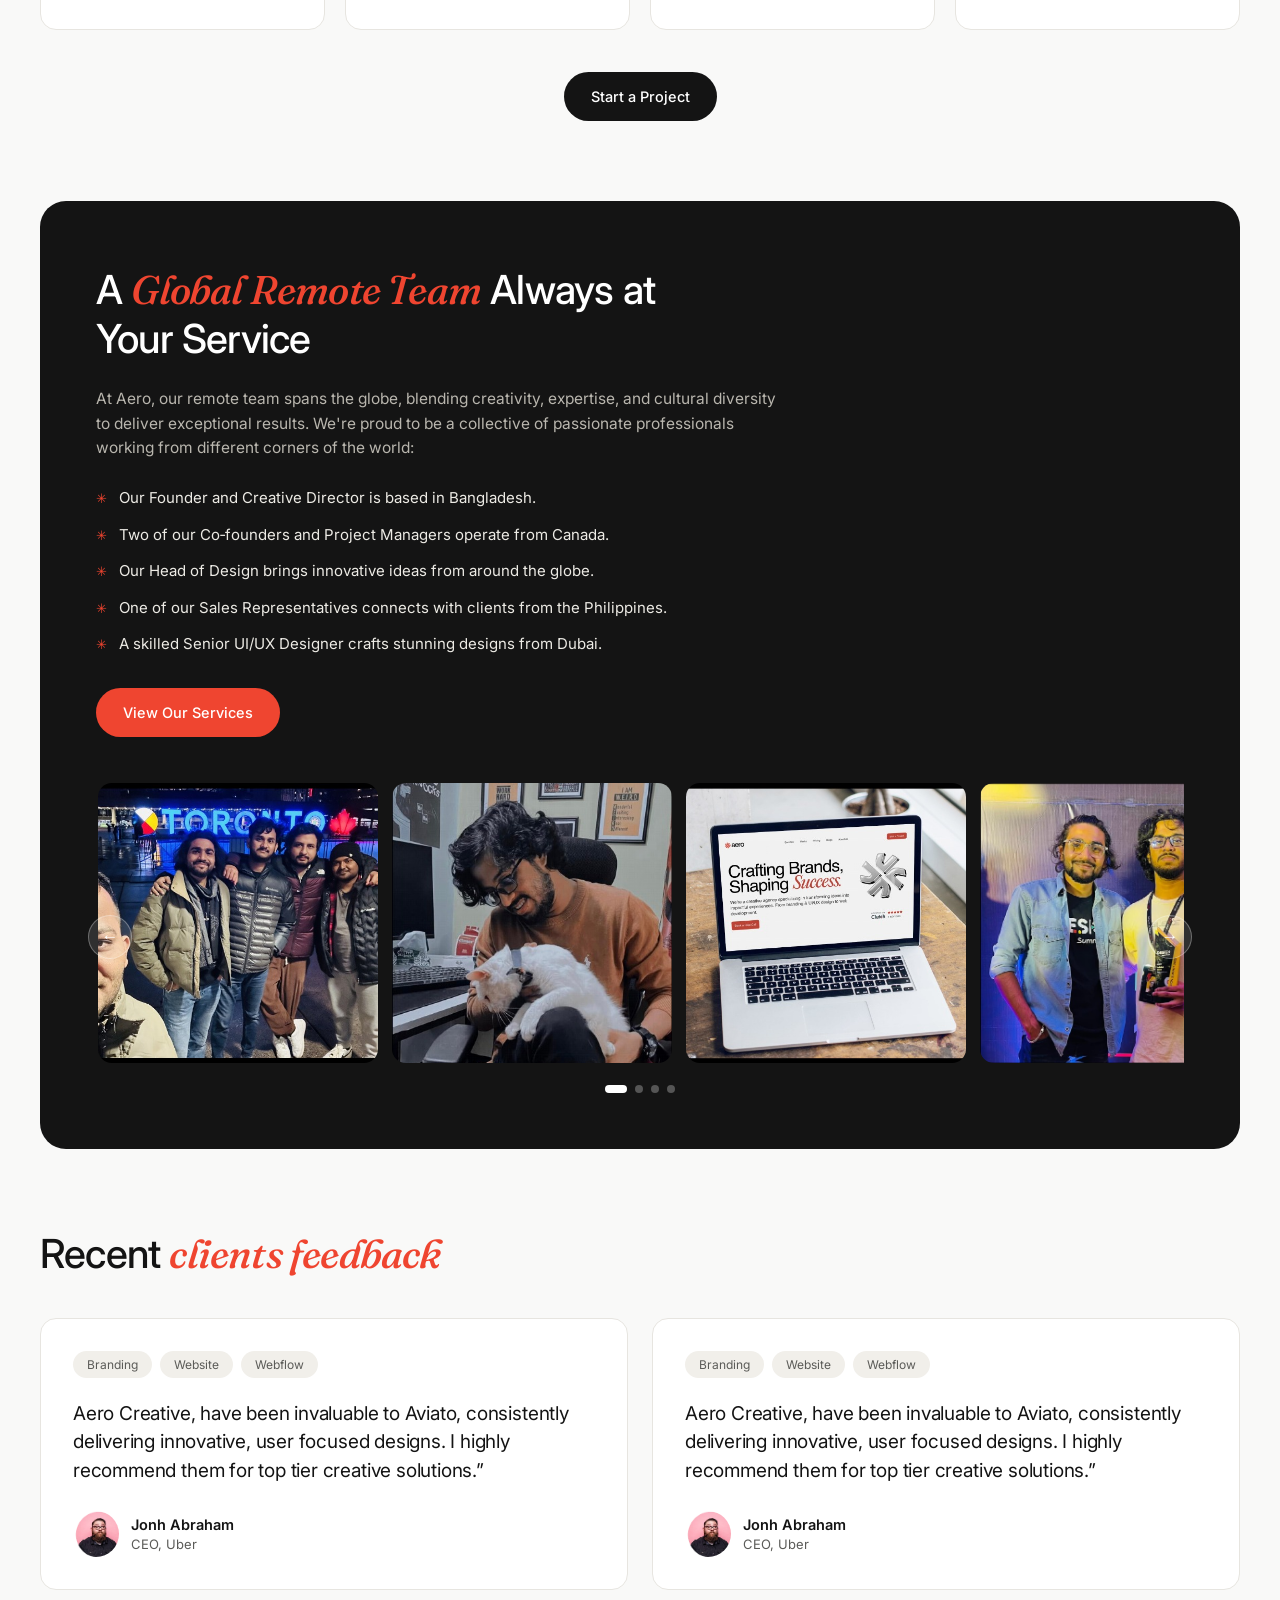
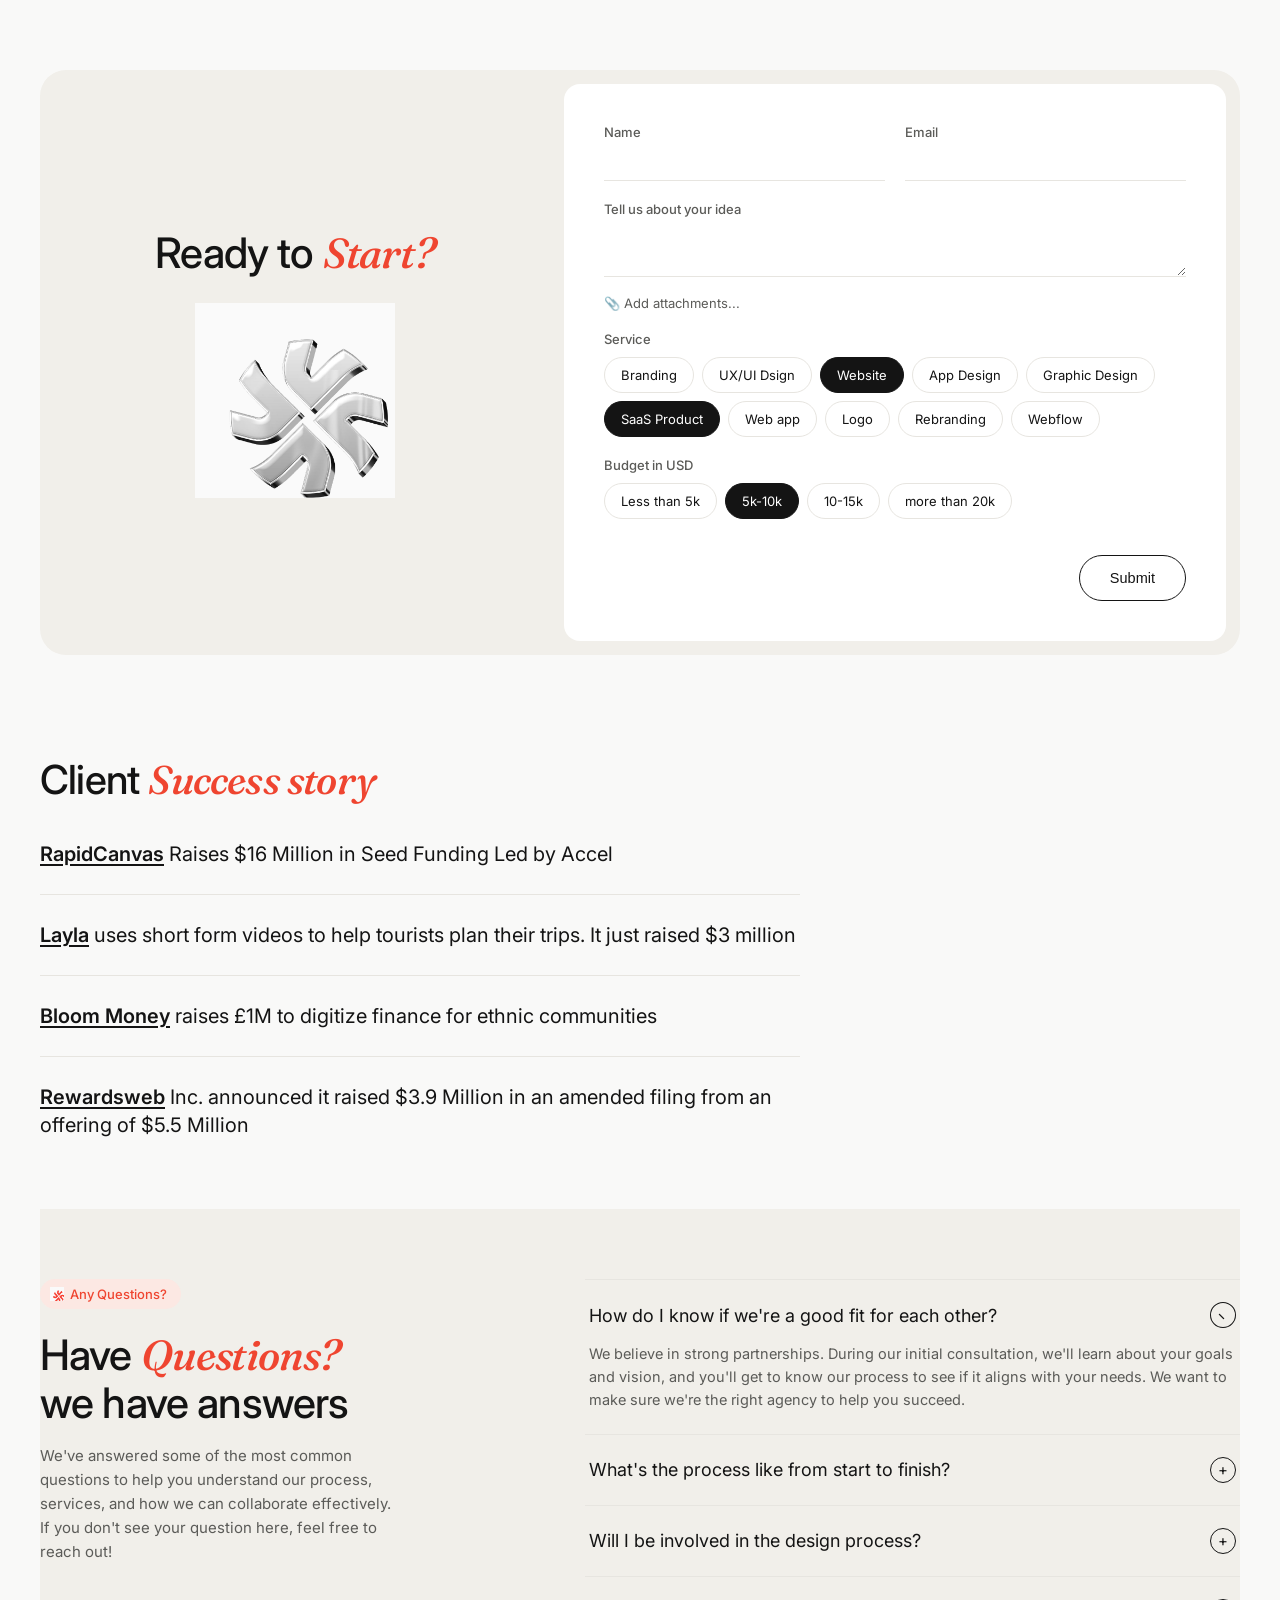
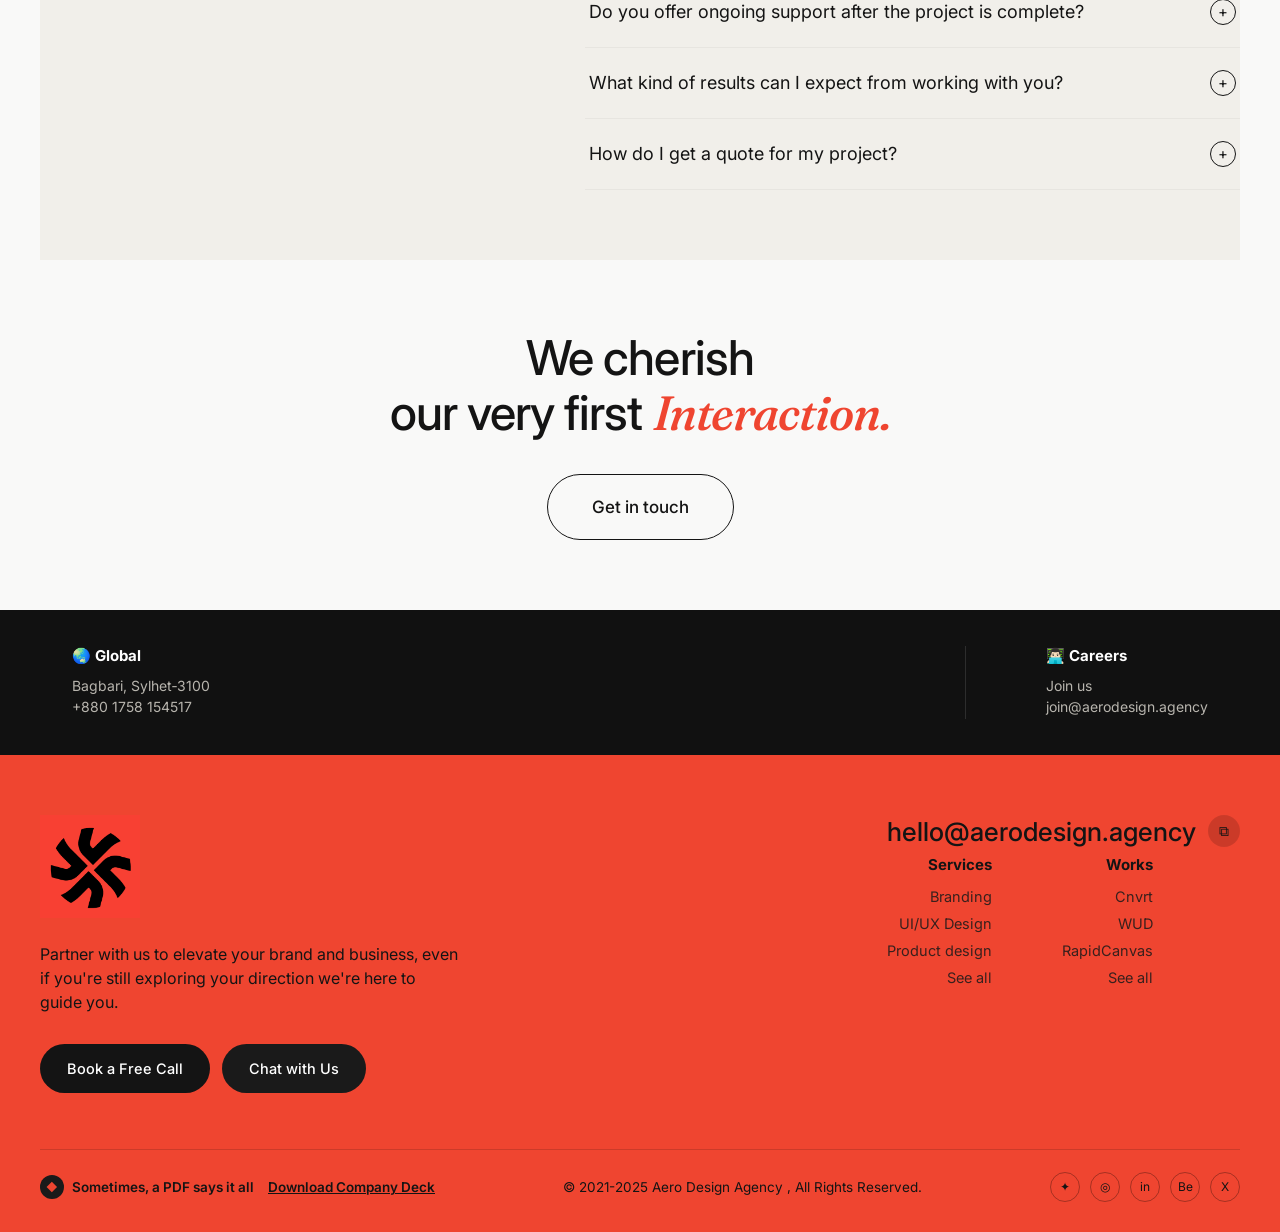
==== commit a1de34a1: "update" ====
--- a/index.html
+++ b/index.html
@@ -285,11 +285,16 @@
       <li>A skilled Senior UI/UX Designer crafts stunning designs from Dubai.</li>
     </ul>
     <a href="#services" class="btn btn-red">View Our Services</a>
-    <div class="team-photos">
-      <div><img src="assets/team-toronto.jpg" alt="Team in Toronto"></div>
-      <div><img src="assets/team-cat.jpg" alt="Designer at work"></div>
-      <div><img src="assets/team-laptop.jpg" alt="Aero site on laptop"></div>
-      <div><img src="assets/team-award.jpg" alt="Team at an event"></div>
+    <div class="team-carousel">
+      <div class="tc-track">
+        <div class="tc-slide"><img src="assets/team-toronto.jpg" alt="Team in Toronto"></div>
+        <div class="tc-slide"><img src="assets/team-cat.jpg" alt="Designer at work"></div>
+        <div class="tc-slide"><img src="assets/team-laptop.jpg" alt="Aero site on laptop"></div>
+        <div class="tc-slide"><img src="assets/team-award.jpg" alt="Team at an event"></div>
+      </div>
+      <button class="tc-arrow tc-prev" type="button" aria-label="Previous photo">←</button>
+      <button class="tc-arrow tc-next" type="button" aria-label="Next photo">→</button>
+      <div class="tc-dots"></div>
     </div>
   </section>
 
--- a/styles.css
+++ b/styles.css
@@ -315,8 +315,20 @@
 .filter-pill{
   padding:10px 20px;border-radius:100px;font-size:14px;font-weight:500;
   background:#EFEDE7;color:var(--ink);cursor:pointer;border:none;
-}
+  transition:background .15s ease, color .15s ease, transform .1s ease;
+}
+.filter-pill:hover{background:#E4E1D8;}
 .filter-pill.active{background:var(--ink);color:#fff;}
+.filter-pill:active{transform:scale(0.96);}
+
+.work-card{transition:opacity .25s ease, transform .25s ease;}
+.work-card.filtering-out{opacity:0;transform:scale(0.97);pointer-events:none;}
+.filter-empty{
+  display:none;
+  text-align:center;padding:60px 20px;color:var(--ink-soft);font-size:15px;
+  grid-column:1/-1;
+}
+.filter-empty.show{display:block;}
 
 /* ---------- Get a Quote ---------- */
 .quote{padding:80px 0;text-align:center;}
@@ -360,15 +372,51 @@
   margin-top:2px;flex-shrink:0;
 }
 .team ul.fire li:before{content:"🔥";font-size:13px;}
-.team-photos{
-  display:grid;grid-template-columns:repeat(4,1fr);gap:14px;margin-top:44px;
-}
-.team-photos.five{grid-template-columns:repeat(5,1fr);}
-.team-photos div{
-  aspect-ratio:1/1;border-radius:14px;
-  overflow:hidden;background:#2a2a2a;
-}
-.team-photos img{width:100%;height:100%;object-fit:cover;}
+.team-carousel{position:relative;margin-top:44px;}
+.tc-track{
+  display:flex;gap:14px;
+  overflow-x:auto;
+  scroll-snap-type:none;
+  scroll-behavior:smooth;
+  -webkit-overflow-scrolling:touch;
+  scrollbar-width:none;-ms-overflow-style:none;
+  cursor:grab;
+  padding:2px;
+}
+.tc-track.dragging{cursor:grabbing;scroll-behavior:auto;}
+.tc-track::-webkit-scrollbar{display:none;}
+.tc-slide{
+  flex:0 0 auto;
+  width:200px;
+  aspect-ratio:1/1;
+  border-radius:14px;
+  overflow:hidden;
+  background:#2a2a2a;
+}
+.tc-slide img{width:100%;height:100%;object-fit:cover;display:block;pointer-events:none;user-select:none;}
+@media(min-width:640px){.tc-slide{width:230px;}}
+@media(min-width:1000px){.tc-slide{width:280px;}}
+.tc-arrow{
+  position:absolute;top:calc(50% - 22px);
+  width:44px;height:44px;border-radius:50%;
+  background:rgba(255,255,255,0.12);border:1px solid rgba(255,255,255,0.3);color:#fff;
+  display:flex;align-items:center;justify-content:center;
+  cursor:pointer;font-size:17px;z-index:2;
+  transition:background .15s ease;
+}
+.tc-arrow:hover{background:rgba(255,255,255,0.26);}
+.tc-prev{left:-8px;}
+.tc-next{right:-8px;}
+.tc-dots{display:flex;gap:8px;justify-content:center;margin-top:20px;}
+.tc-dot{
+  width:8px;height:8px;border-radius:50%;padding:0;border:none;
+  background:rgba(255,255,255,0.28);cursor:pointer;
+  transition:background .15s ease, width .15s ease;
+}
+.tc-dot.active{background:#fff;width:22px;border-radius:4px;}
+@media(max-width:640px){
+  .tc-arrow{display:none;}
+}
 
 /* ---------- About page: stats + process ---------- */
 .stats{padding:20px 0 70px;}
@@ -626,7 +674,6 @@
   .form-shell{grid-template-columns:1fr;}
   .field-row{grid-template-columns:1fr;}
   .faq-grid{grid-template-columns:1fr;}
-  .team-photos, .team-photos.five{grid-template-columns:repeat(2,1fr);}
   .footer-row1{flex-direction:column;}
   .footer-links{gap:40px;}
   .footer-top{flex-direction:column;gap:20px;}
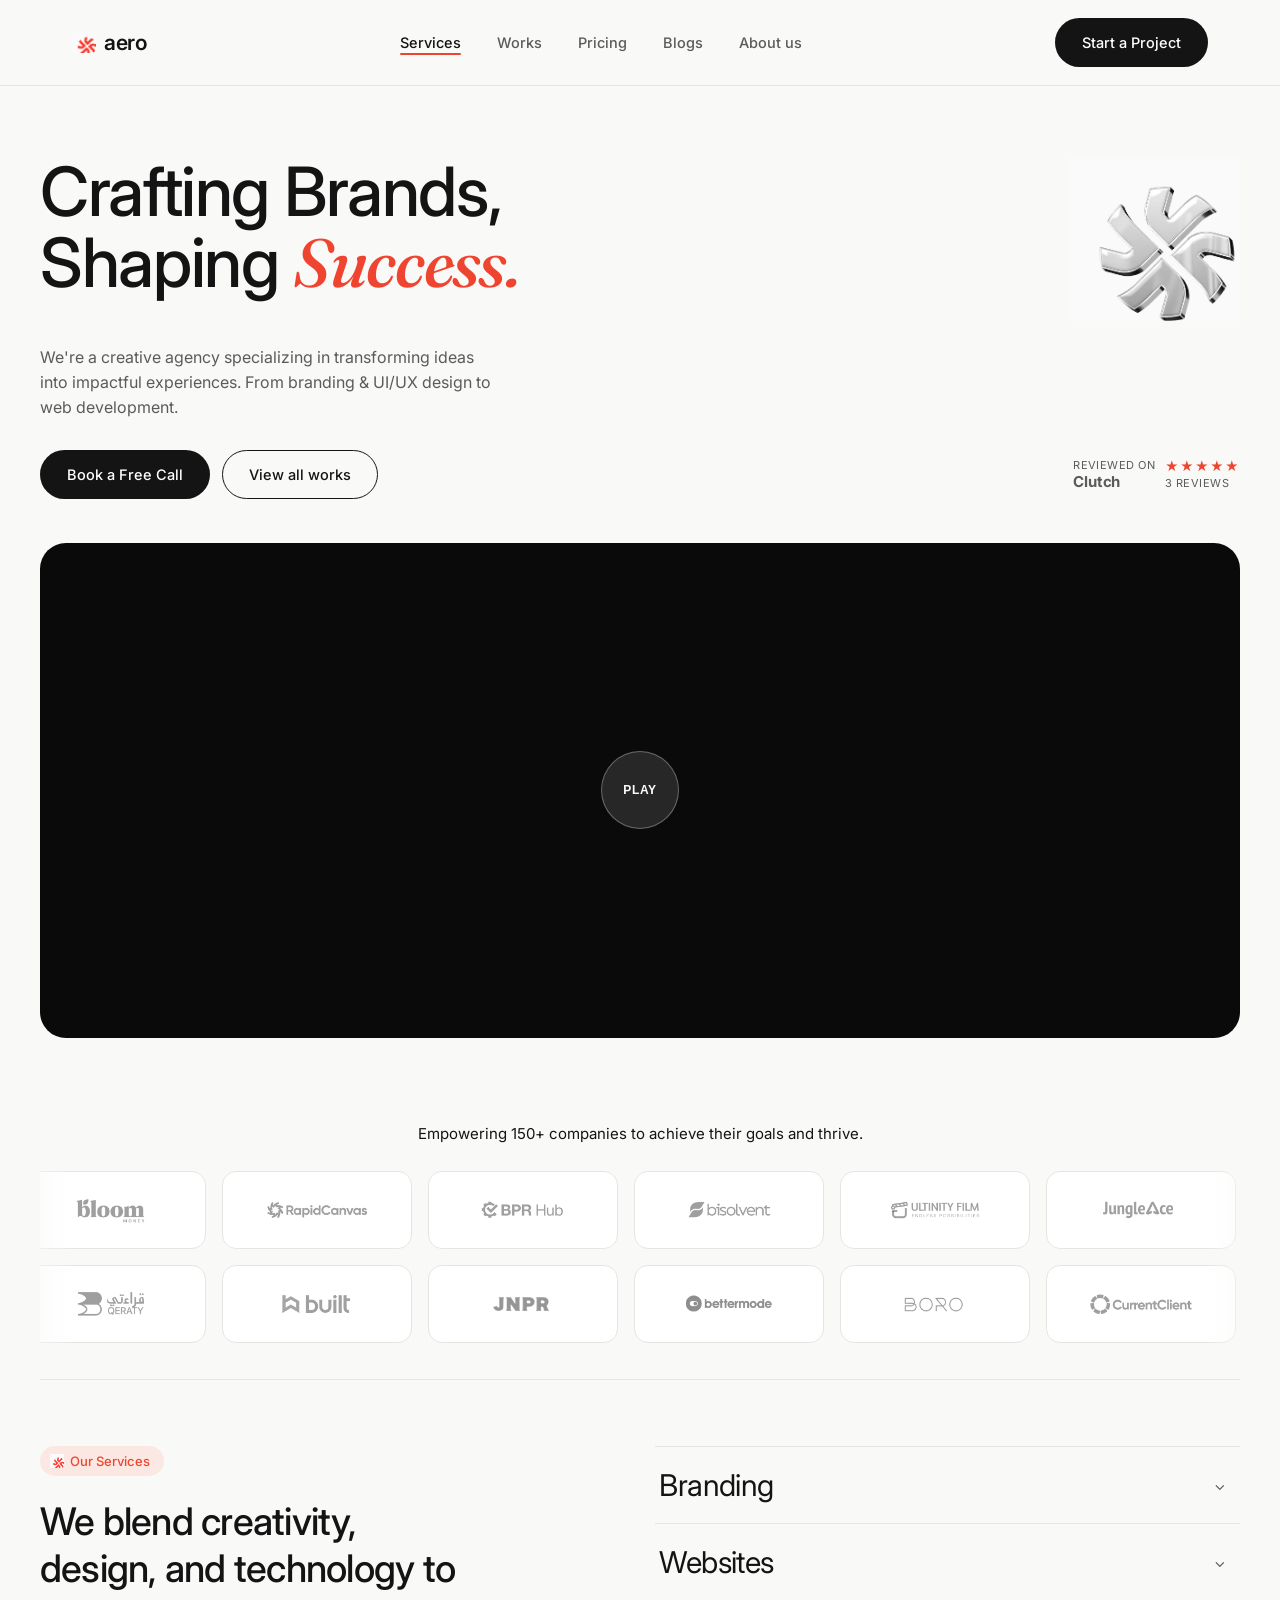
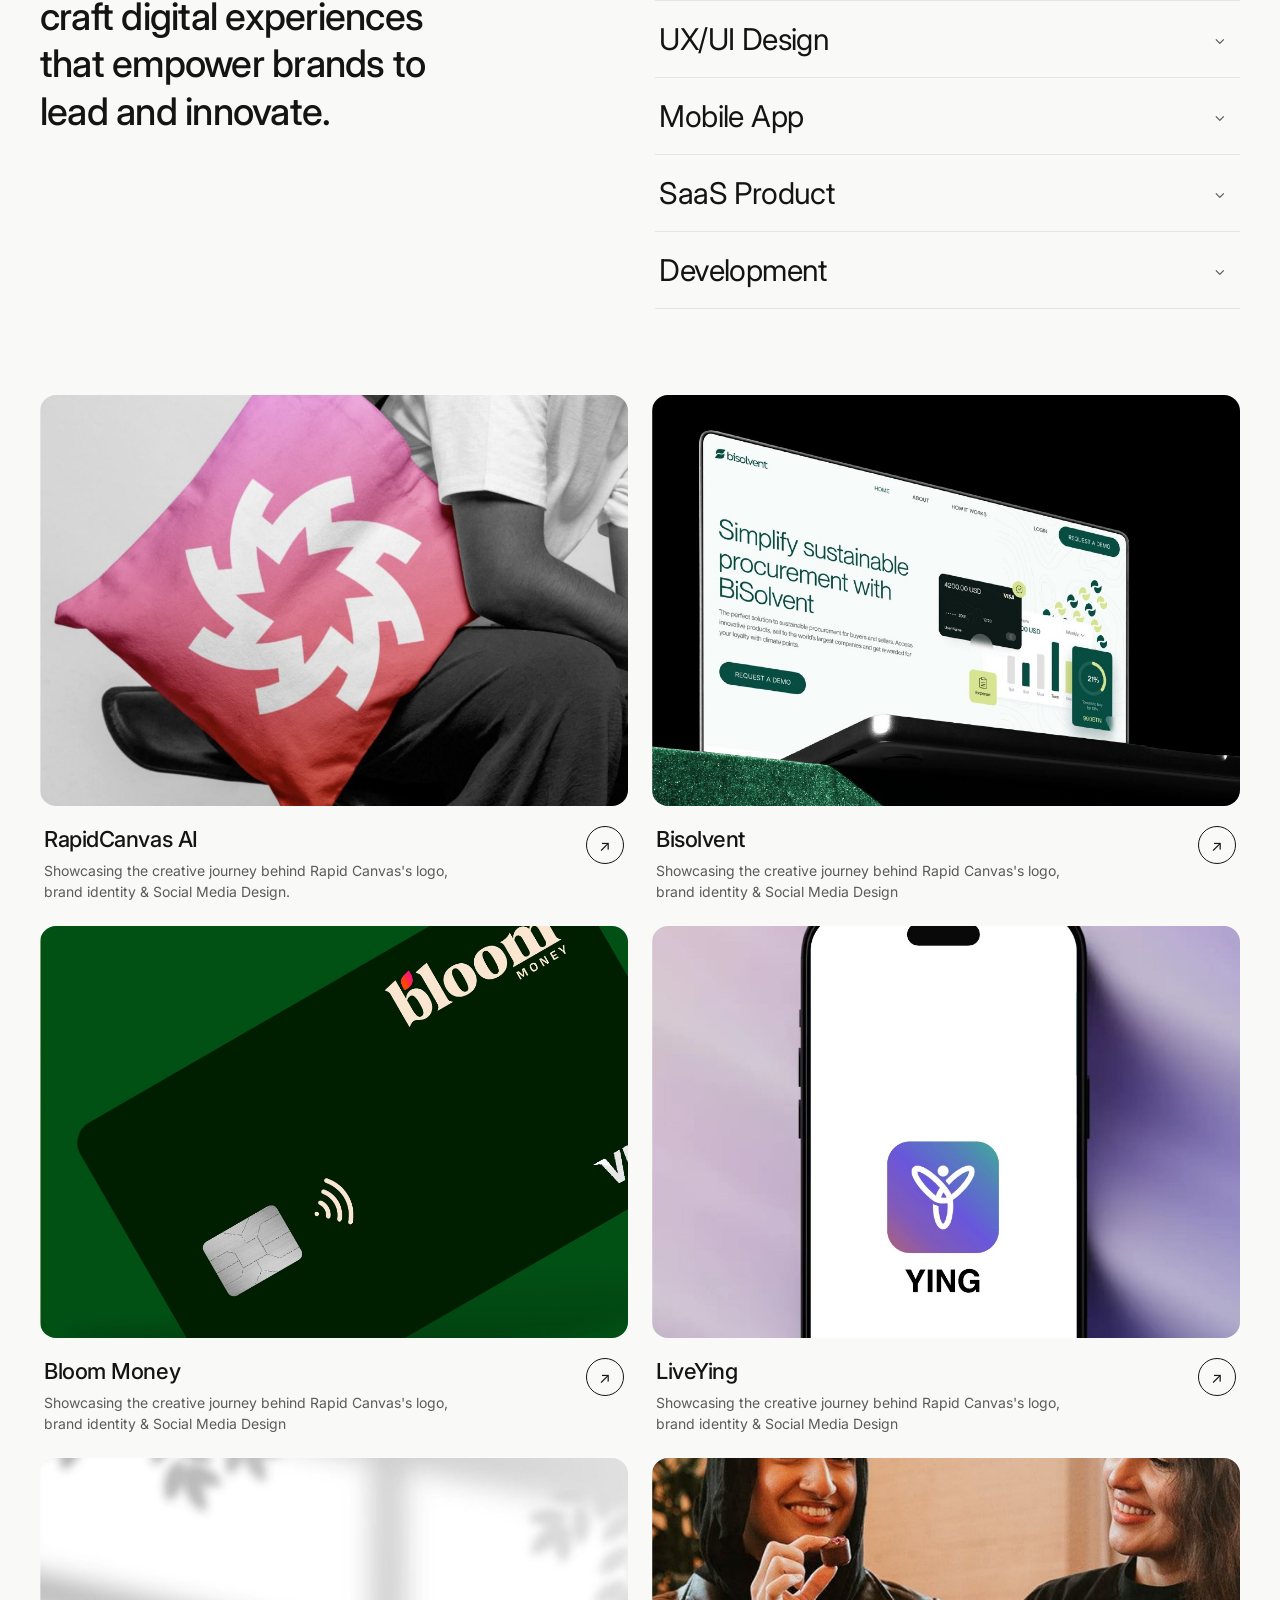
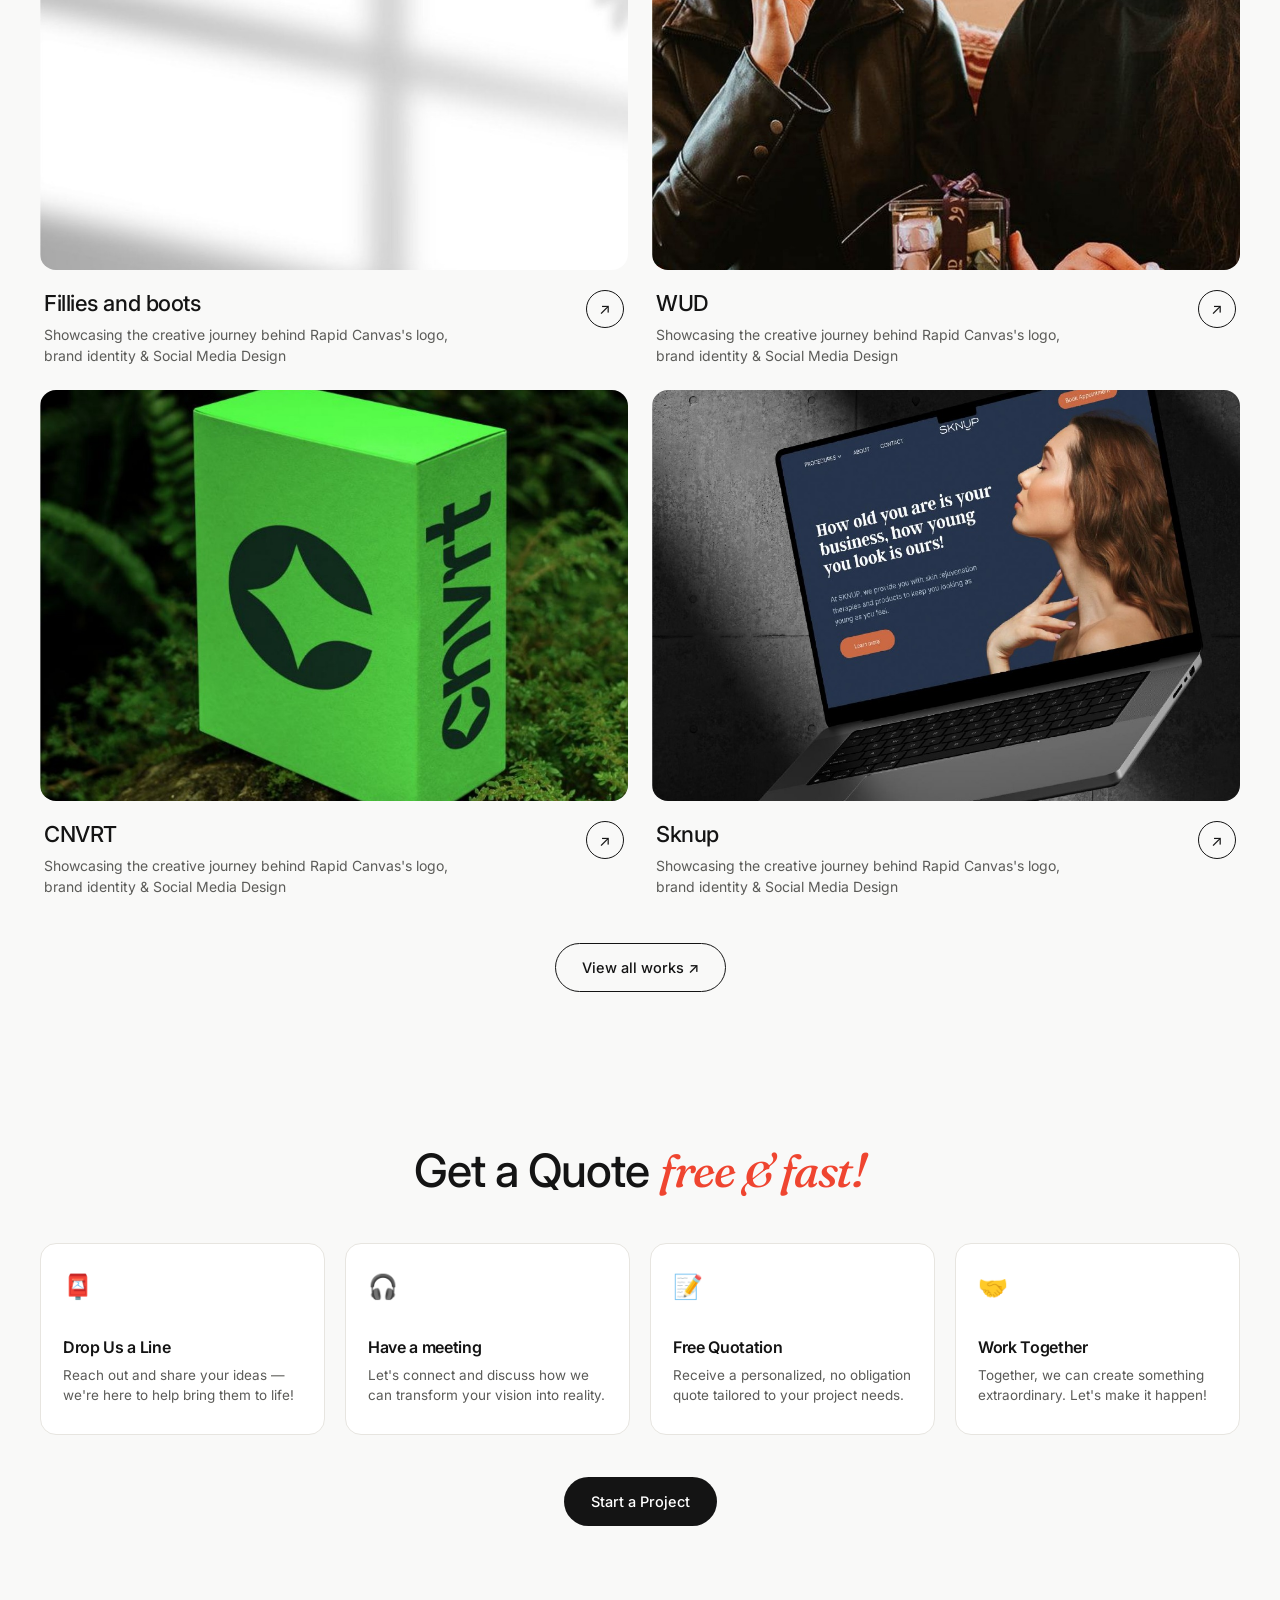
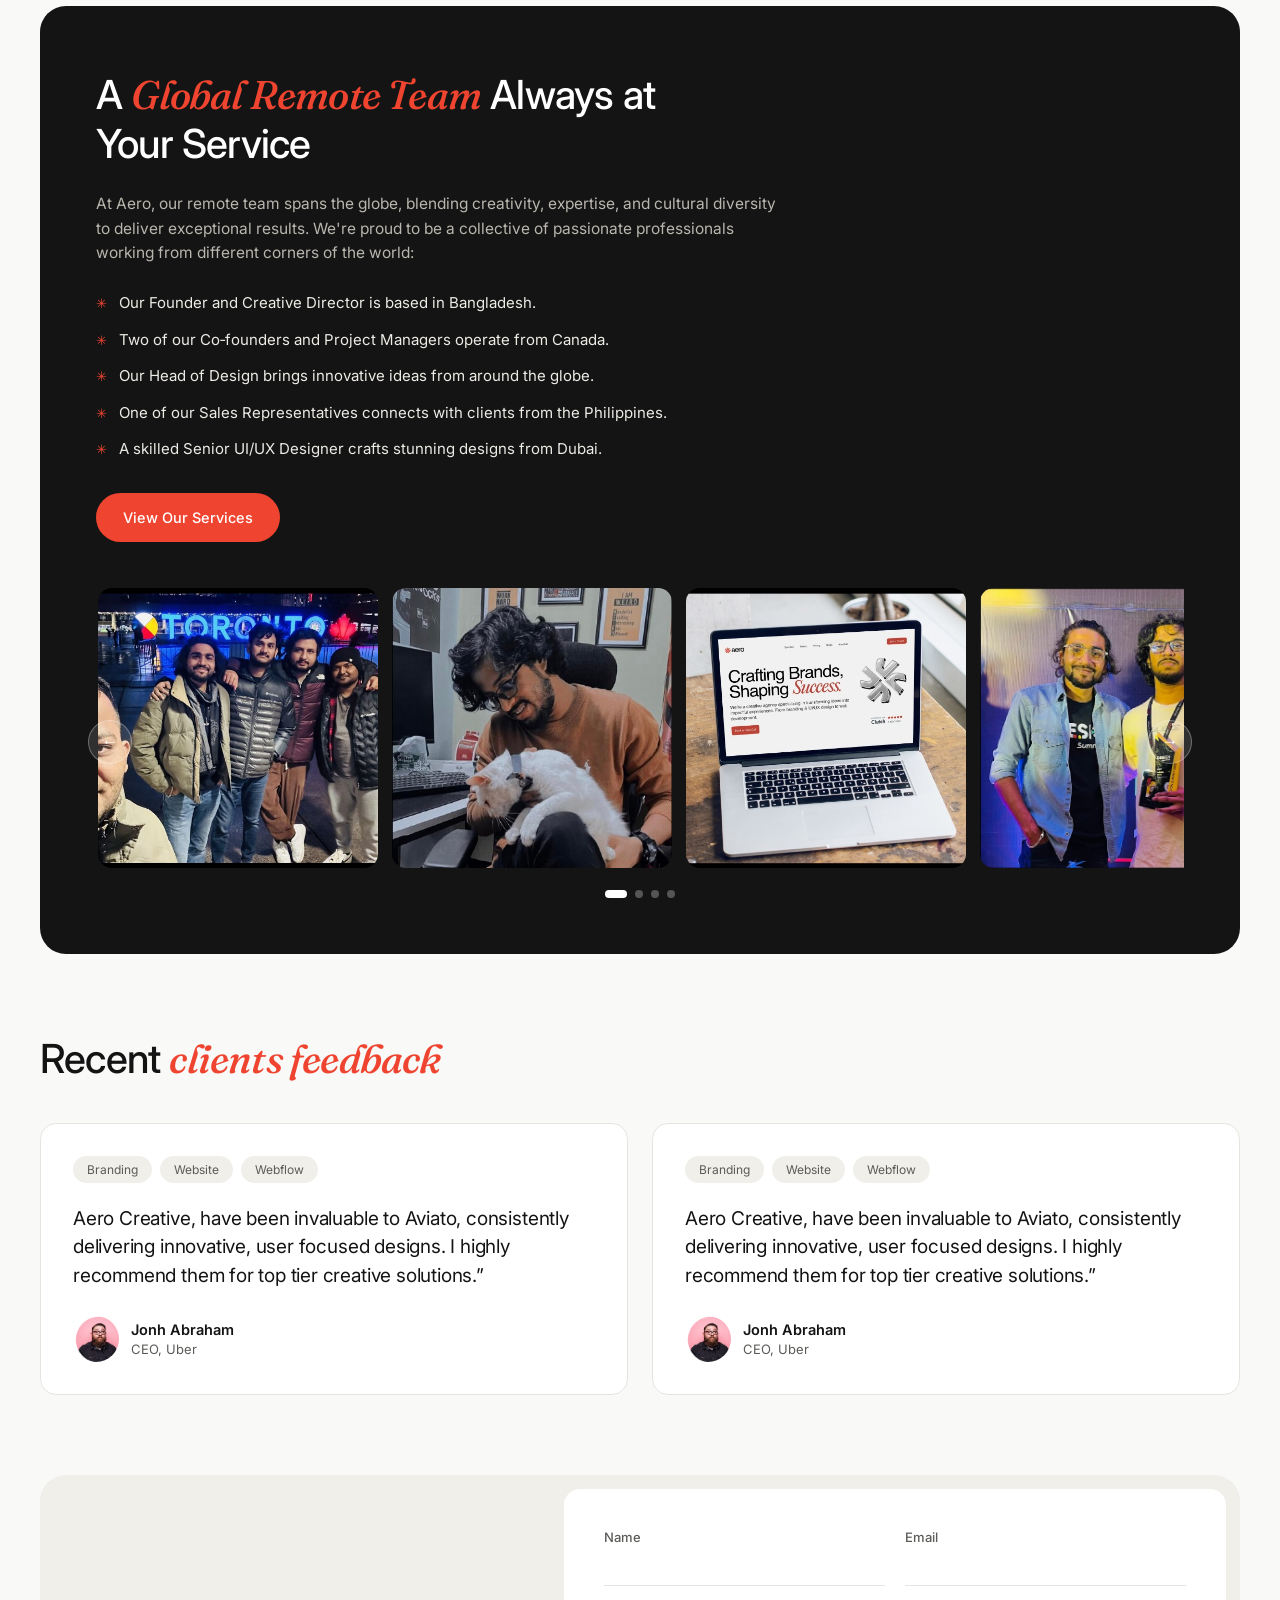
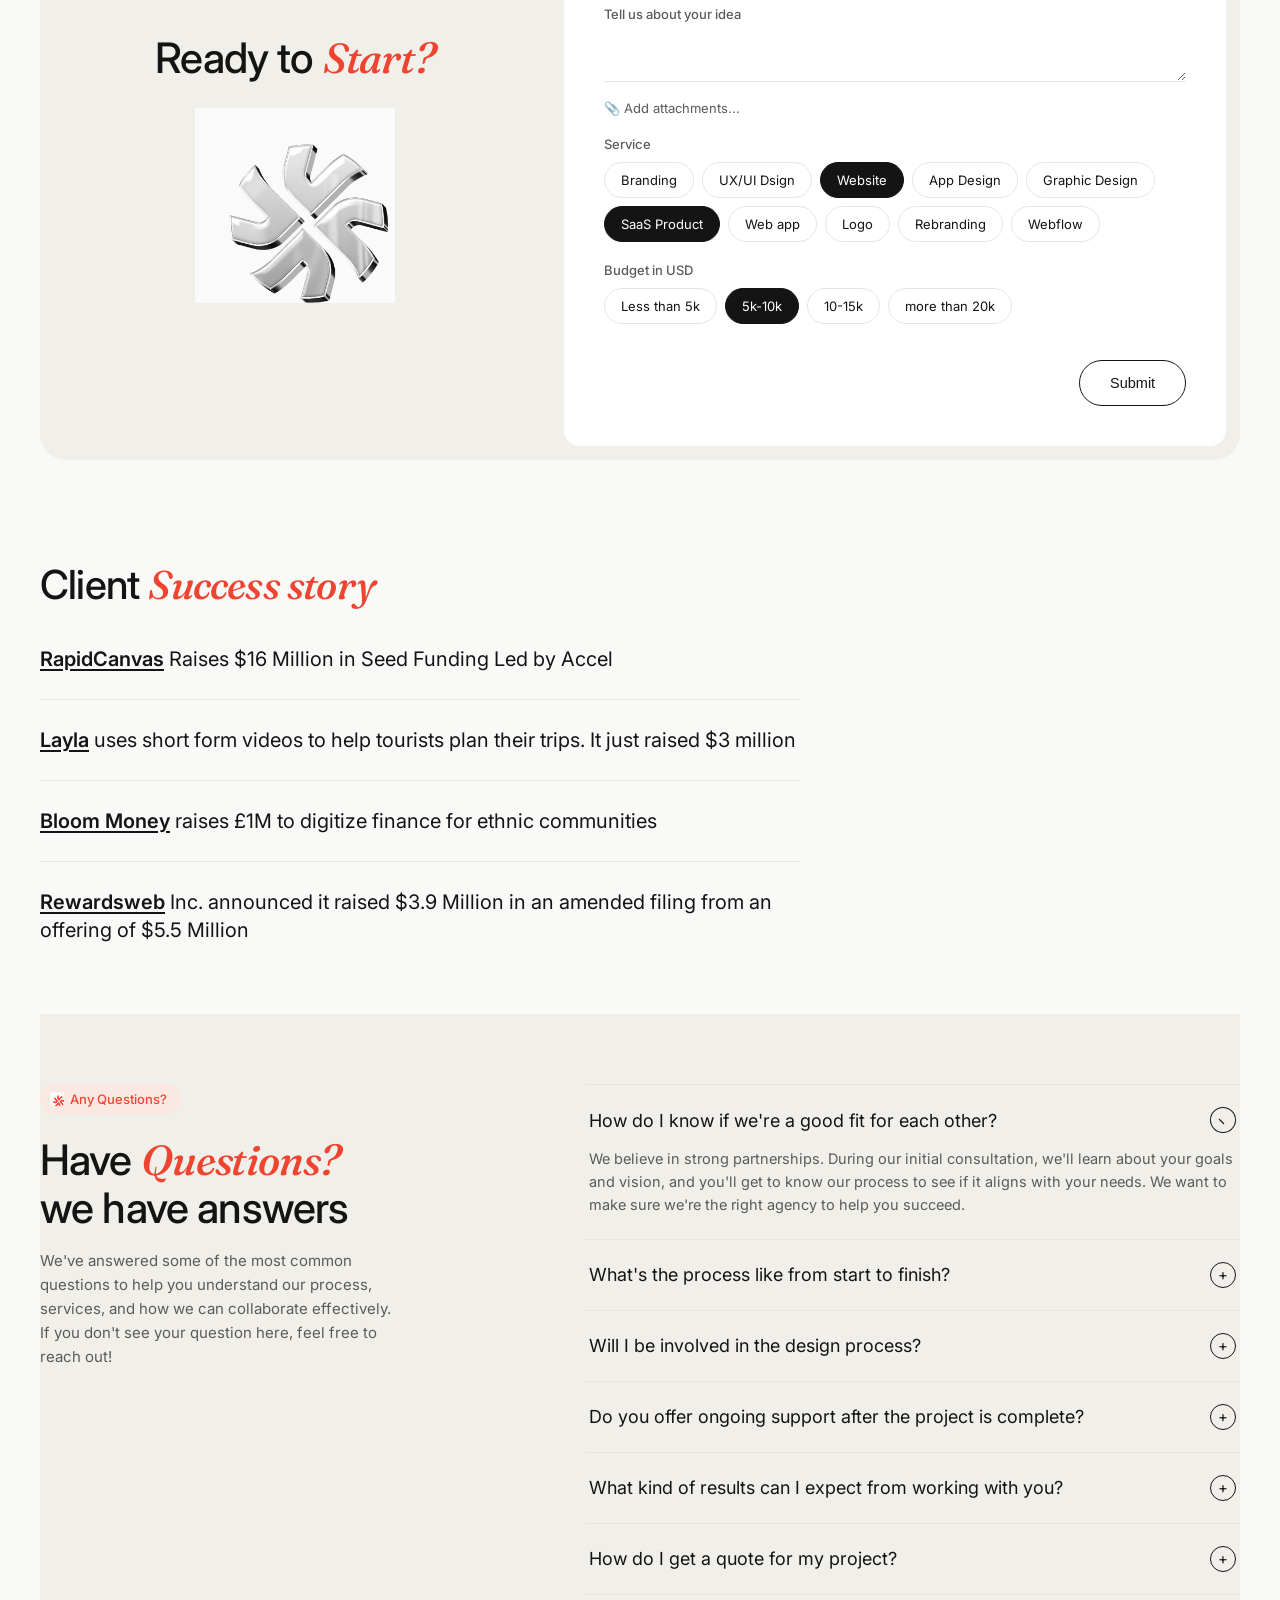
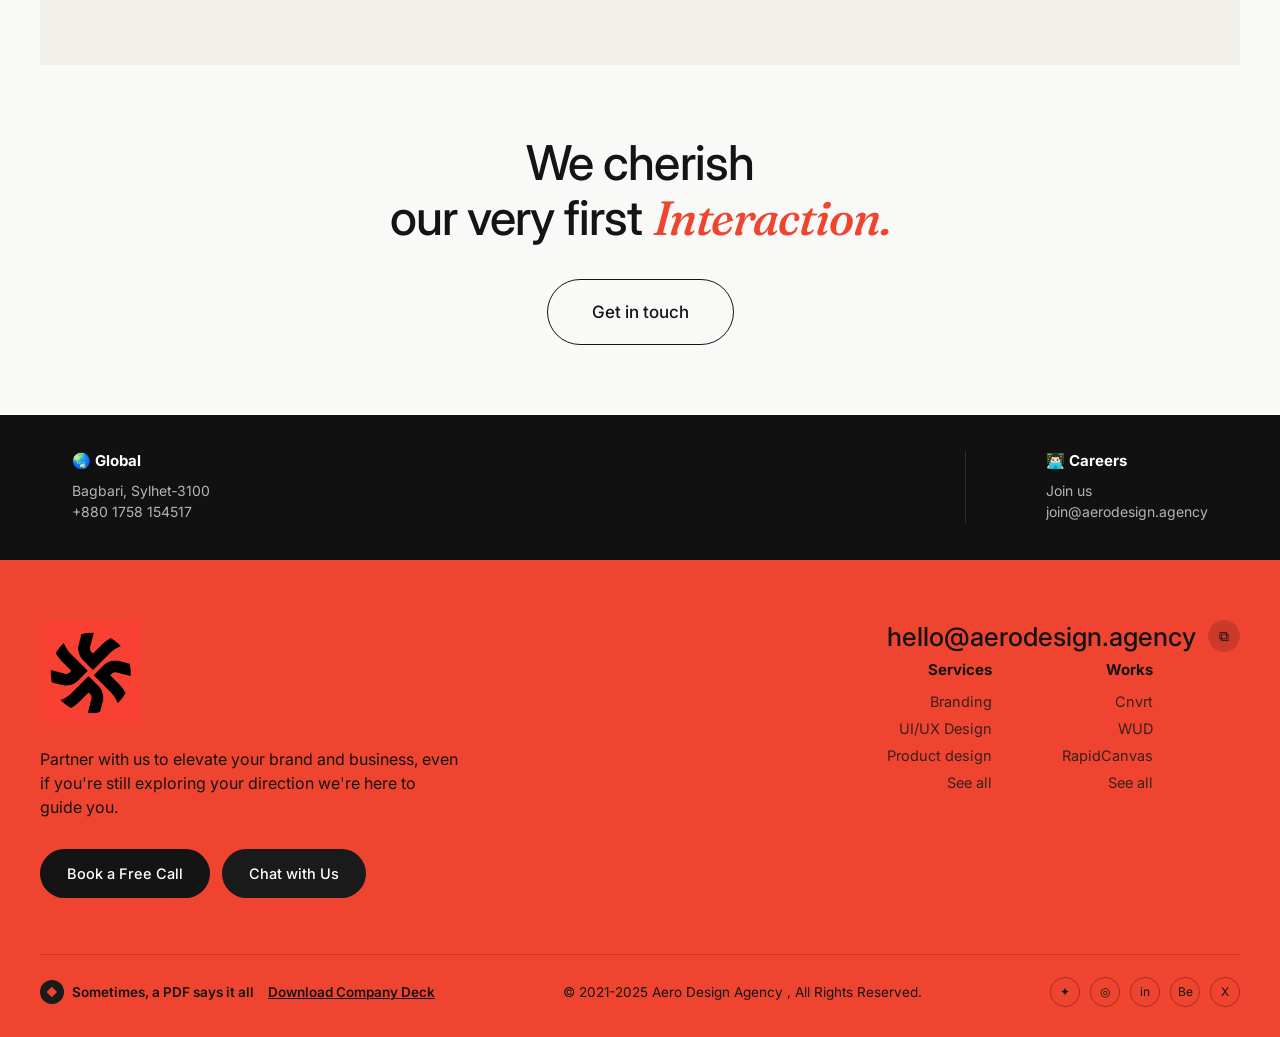
==== commit 7ae29637: "UPDATE" ====
--- a/index.html
+++ b/index.html
@@ -112,7 +112,7 @@
         <h2>We blend creativity, design, and technology to craft digital experiences that empower brands to lead and innovate.</h2>
       </div>
       <div class="service-list">
-        <div class="service-item-wrap open">
+        <div class="service-item-wrap">
           <button class="service-item" type="button">
             <span>Branding</span><span class="arrow">⌄</span>
           </button>
--- a/styles.css
+++ b/styles.css
@@ -51,7 +51,12 @@
   cursor:pointer;
   border:1px solid transparent;
   white-space:nowrap;
-}
+  transition:background .2s ease, color .2s ease, border-color .2s ease,
+             transform .15s ease, box-shadow .2s ease;
+  will-change:transform;
+}
+.btn:hover{transform:translateY(-2px);box-shadow:0 8px 20px rgba(20,20,20,0.12);}
+.btn:active{transform:translateY(0) scale(0.97);box-shadow:none;transition-duration:.08s;}
 .btn-dark{background:var(--ink);color:#fff;}
 .btn-dark:hover{background:#000;}
 .btn-outline{background:transparent;color:var(--ink);border-color:var(--ink);}
@@ -79,6 +84,10 @@
   background:rgba(249,249,248,0.88);
   backdrop-filter:blur(8px);
   border-bottom:1px solid var(--line);
+  transition:box-shadow .3s ease, background .3s ease;
+}
+header.scrolled{
+  box-shadow:0 4px 24px rgba(20,20,20,0.06);
 }
 .nav{
   display:flex;align-items:center;justify-content:space-between;
@@ -95,6 +104,13 @@
   display:flex;gap:36px;
   font-size:14.5px;font-weight:500;color:var(--ink-soft);
 }
+.nav-links a{position:relative;padding-bottom:4px;transition:color .2s ease;}
+.nav-links a::after{
+  content:"";position:absolute;left:0;bottom:0;width:0;height:2px;
+  background:var(--red);border-radius:2px;
+  transition:width .25s ease;
+}
+.nav-links a:hover::after, .nav-links a.active::after{width:100%;}
 .nav-links a:hover, .nav-links a.active{color:var(--ink);}
 .back-link{
   display:inline-flex;align-items:center;gap:8px;
@@ -157,7 +173,8 @@
 .page-hero .sub{max-width:640px;margin-top:22px;color:var(--ink-soft);font-size:16px;line-height:1.6;}
 .page-hero-top{display:flex;justify-content:space-between;align-items:flex-start;gap:24px;flex-wrap:wrap;}
 .hero-photos{display:grid;grid-template-columns:0.85fr 1.15fr;gap:20px;margin-top:36px;}
-.hero-photos img{border-radius:var(--radius-md);width:100%;height:100%;object-fit:cover;aspect-ratio:1/1;}
+.hero-photos img{border-radius:var(--radius-md);width:100%;height:100%;object-fit:cover;aspect-ratio:1/1;transition:transform .5s ease;overflow:hidden;}
+.hero-photos img:hover{transform:scale(1.05);}
 
 /* ---------- Logo strip ---------- */
 .logo-strip{
@@ -207,7 +224,21 @@
   from{transform:translateX(-50%);}
   to{transform:translateX(0);}
 }
+/* ---------- Scroll reveal ---------- */
+[data-reveal]{
+  opacity:0;
+  transform:translateY(22px);
+  transition:opacity .6s cubic-bezier(.22,.61,.36,1), transform .6s cubic-bezier(.22,.61,.36,1);
+}
+[data-reveal].in-view{
+  opacity:1;
+  transform:translateY(0);
+}
 @media (prefers-reduced-motion: reduce){
+  [data-reveal]{transition:none;opacity:1;transform:none;}
+  .btn, .btn:hover, .btn:active,
+  .work-card, .test-card, .stat-card, .process-card, .cs-card,
+  .quote-card, .socials a{transition:none;}
   .marquee-track.track-left, .marquee-track.track-right{animation:none;}
 }
 
@@ -423,12 +454,15 @@
 .stats-grid{display:grid;grid-template-columns:repeat(3,1fr);gap:20px;}
 .stat-card{
   border-radius:var(--radius-md);padding:32px 28px;background:var(--card);
-}
+  transition:transform .25s ease, box-shadow .25s ease;
+}
+.stat-card:hover{transform:translateY(-4px);box-shadow:0 14px 32px rgba(20,20,20,0.06);}
+.stat-card.dark:hover{box-shadow:0 14px 32px rgba(0,0,0,0.35);}
 .stat-card.gray{background:#EFEDE7;}
 .stat-card.dark{background:var(--ink);color:#fff;}
 .stat-card .stat-label{display:flex;align-items:center;gap:8px;font-size:14.5px;margin-bottom:18px;color:var(--ink-soft);}
 .stat-card.dark .stat-label{color:#C9C6BF;}
-.stat-card .stat-num{font-size:clamp(36px,4.2vw,52px);font-weight:500;letter-spacing:-0.02em;margin-bottom:14px;}
+.stat-card .stat-num{font-size:clamp(36px,4.2vw,52px);font-weight:500;letter-spacing:-0.02em;margin-bottom:14px;font-variant-numeric:tabular-nums;}
 .stat-card .stat-desc{font-size:14px;line-height:1.5;color:var(--ink-soft);}
 .stat-card.dark .stat-desc{color:#B9B6AE;}
 .stats-row2{display:grid;grid-template-columns:1fr 1fr 1.4fr;gap:20px;margin-top:20px;}
@@ -438,8 +472,10 @@
 .process > p{color:var(--ink-soft);font-size:15.5px;line-height:1.6;max-width:820px;margin-bottom:36px;}
 .process-grid{display:grid;grid-template-columns:repeat(3,1fr);gap:20px;}
 .process-grid.row2{grid-template-columns:repeat(2,1fr);margin-top:20px;max-width:800px;}
-.process-card{background:#EFEDE7;border-radius:var(--radius-md);padding:28px;}
-.process-card .pic{font-size:26px;margin-bottom:20px;}
+.process-card{background:#EFEDE7;border-radius:var(--radius-md);padding:28px;transition:transform .25s ease, box-shadow .25s ease, background .25s ease;}
+.process-card:hover{transform:translateY(-4px);box-shadow:0 14px 32px rgba(20,20,20,0.06);background:#EAE7DF;}
+.process-card .pic{font-size:26px;margin-bottom:20px;transition:transform .25s ease;}
+.process-card:hover .pic{transform:scale(1.15) rotate(-4deg);}
 .process-card h3{font-size:19px;margin-bottom:10px;font-weight:500;}
 .process-card p{color:var(--ink-soft);font-size:14px;line-height:1.5;}
 
@@ -449,7 +485,9 @@
 .test-card{
   background:var(--card);border:1px solid var(--line);
   border-radius:var(--radius-md);padding:32px;
-}
+  transition:transform .25s ease, box-shadow .25s ease;
+}
+.test-card:hover{transform:translateY(-4px);box-shadow:0 14px 32px rgba(20,20,20,0.07);}
 .test-tags{display:flex;gap:8px;margin-bottom:22px;flex-wrap:wrap;}
 .test-tags span{
   font-size:12px;background:#F1EFEA;
@@ -588,7 +626,9 @@
 .socials a{
   width:30px;height:30px;border-radius:50%;border:1px solid rgba(0,0,0,0.3);
   display:flex;align-items:center;justify-content:center;font-size:12px;
-}
+  transition:transform .2s ease, background .2s ease;
+}
+.socials a:hover{transform:translateY(-3px) scale(1.08);background:rgba(0,0,0,0.08);}
 
 /* ---------- Case study page ---------- */
 .cs-hero{padding:26px 0 20px;}
@@ -609,25 +649,30 @@
 
 .cs-brand-grid{display:grid;grid-template-columns:1.4fr 1fr 1fr;gap:16px;margin:50px 0;}
 .cs-brand-grid > div{border-radius:var(--radius-md);overflow:hidden;aspect-ratio:4/3;}
-.cs-brand-grid img{width:100%;height:100%;object-fit:cover;}
+.cs-brand-grid img{width:100%;height:100%;object-fit:cover;transition:transform .5s ease;}
+.cs-brand-grid > div:hover img{transform:scale(1.06);}
 .cs-tag-card{background:#EFEDE7;padding:14px;display:flex;align-items:center;justify-content:center;}
 
 .cs-section{padding:50px 0;}
 .cs-section h2{font-size:clamp(28px,3.6vw,38px);margin-bottom:30px;}
 .cs-3col{display:grid;grid-template-columns:repeat(3,1fr);gap:20px;margin-bottom:36px;}
-.cs-card{background:#EFEDE7;border-radius:var(--radius-md);padding:26px;}
+.cs-card{background:#EFEDE7;border-radius:var(--radius-md);padding:26px;transition:transform .25s ease, box-shadow .25s ease;}
+.cs-card:hover{transform:translateY(-4px);box-shadow:0 14px 32px rgba(20,20,20,0.06);}
 .cs-card.dark{background:#1c1c1c;color:#EDEBE5;}
+.cs-card.dark:hover{box-shadow:0 14px 32px rgba(0,0,0,0.4);}
 .cs-card .ic{font-size:22px;margin-bottom:16px;}
 .cs-card h4{font-size:17px;margin-bottom:10px;font-weight:500;}
 .cs-card p{font-size:13.5px;line-height:1.55;color:var(--ink-soft);}
 .cs-card.dark p{color:#ADAAA3;}
 
 .cs-full-img{border-radius:var(--radius-md);overflow:hidden;margin-bottom:36px;}
-.cs-full-img img{width:100%;display:block;}
+.cs-full-img img{width:100%;display:block;transition:transform .5s ease;}
+.cs-full-img:hover img{transform:scale(1.03);}
 
 .cs-2col{display:grid;grid-template-columns:1fr 1fr;gap:20px;margin-bottom:36px;}
 .cs-2col > div{border-radius:var(--radius-md);overflow:hidden;}
-.cs-2col img{width:100%;height:100%;object-fit:cover;display:block;}
+.cs-2col img{width:100%;height:100%;object-fit:cover;display:block;transition:transform .5s ease;}
+.cs-2col > div:hover img{transform:scale(1.06);}
 .cs-2col .swatch{aspect-ratio:4/3;display:flex;}
 
 .cs-mission-grid{display:grid;grid-template-columns:1fr 1fr 1fr;gap:16px;margin-bottom:36px;}
@@ -638,7 +683,8 @@
 .cs-mission-grid .rust-card h3{font-size:24px;margin-bottom:10px;color:#1e120b;}
 .cs-mission-grid .rust-card p{font-size:13.5px;line-height:1.5;color:#3a2418;}
 .cs-mission-grid > div{border-radius:var(--radius-md);overflow:hidden;aspect-ratio:4/3.4;}
-.cs-mission-grid img{width:100%;height:100%;object-fit:cover;}
+.cs-mission-grid img{width:100%;height:100%;object-fit:cover;transition:transform .5s ease;}
+.cs-mission-grid > div:hover img{transform:scale(1.06);}
 
 .cs-typo-card{
   background:var(--tan);border-radius:var(--radius-md);
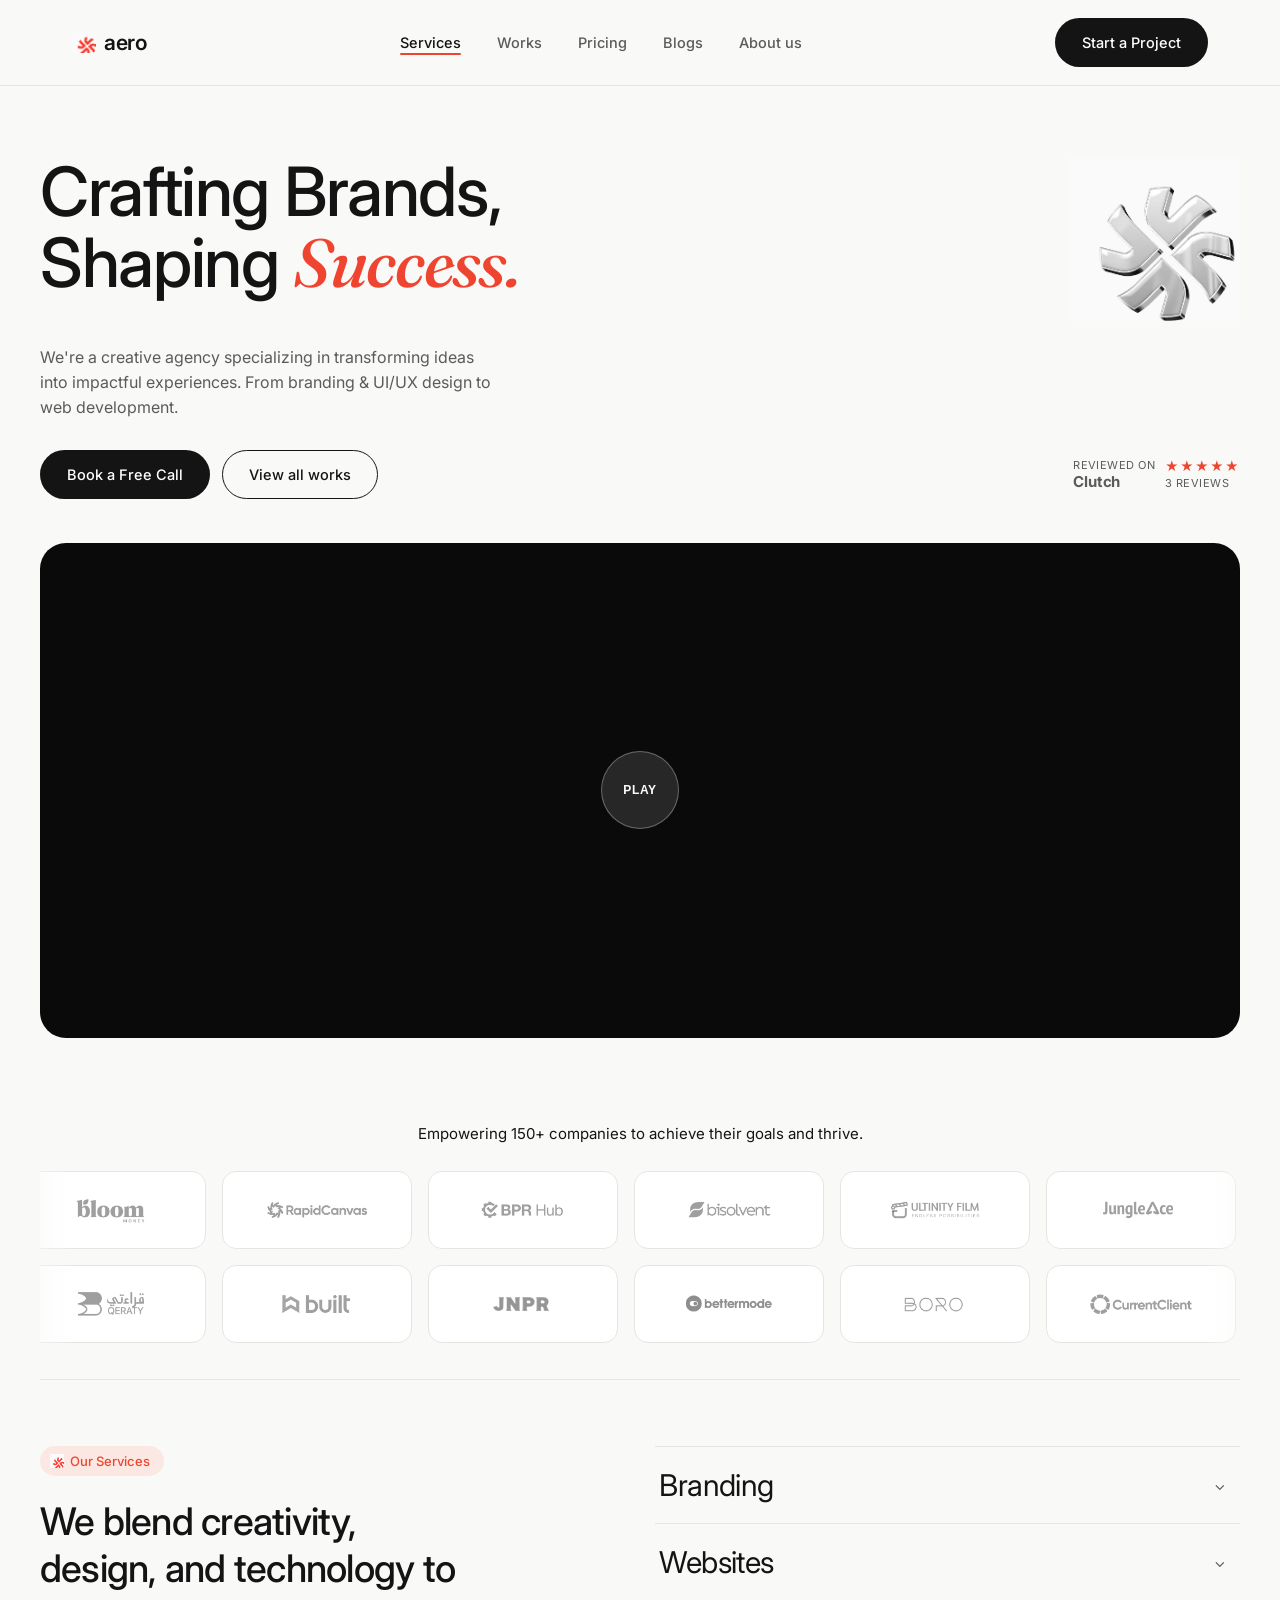
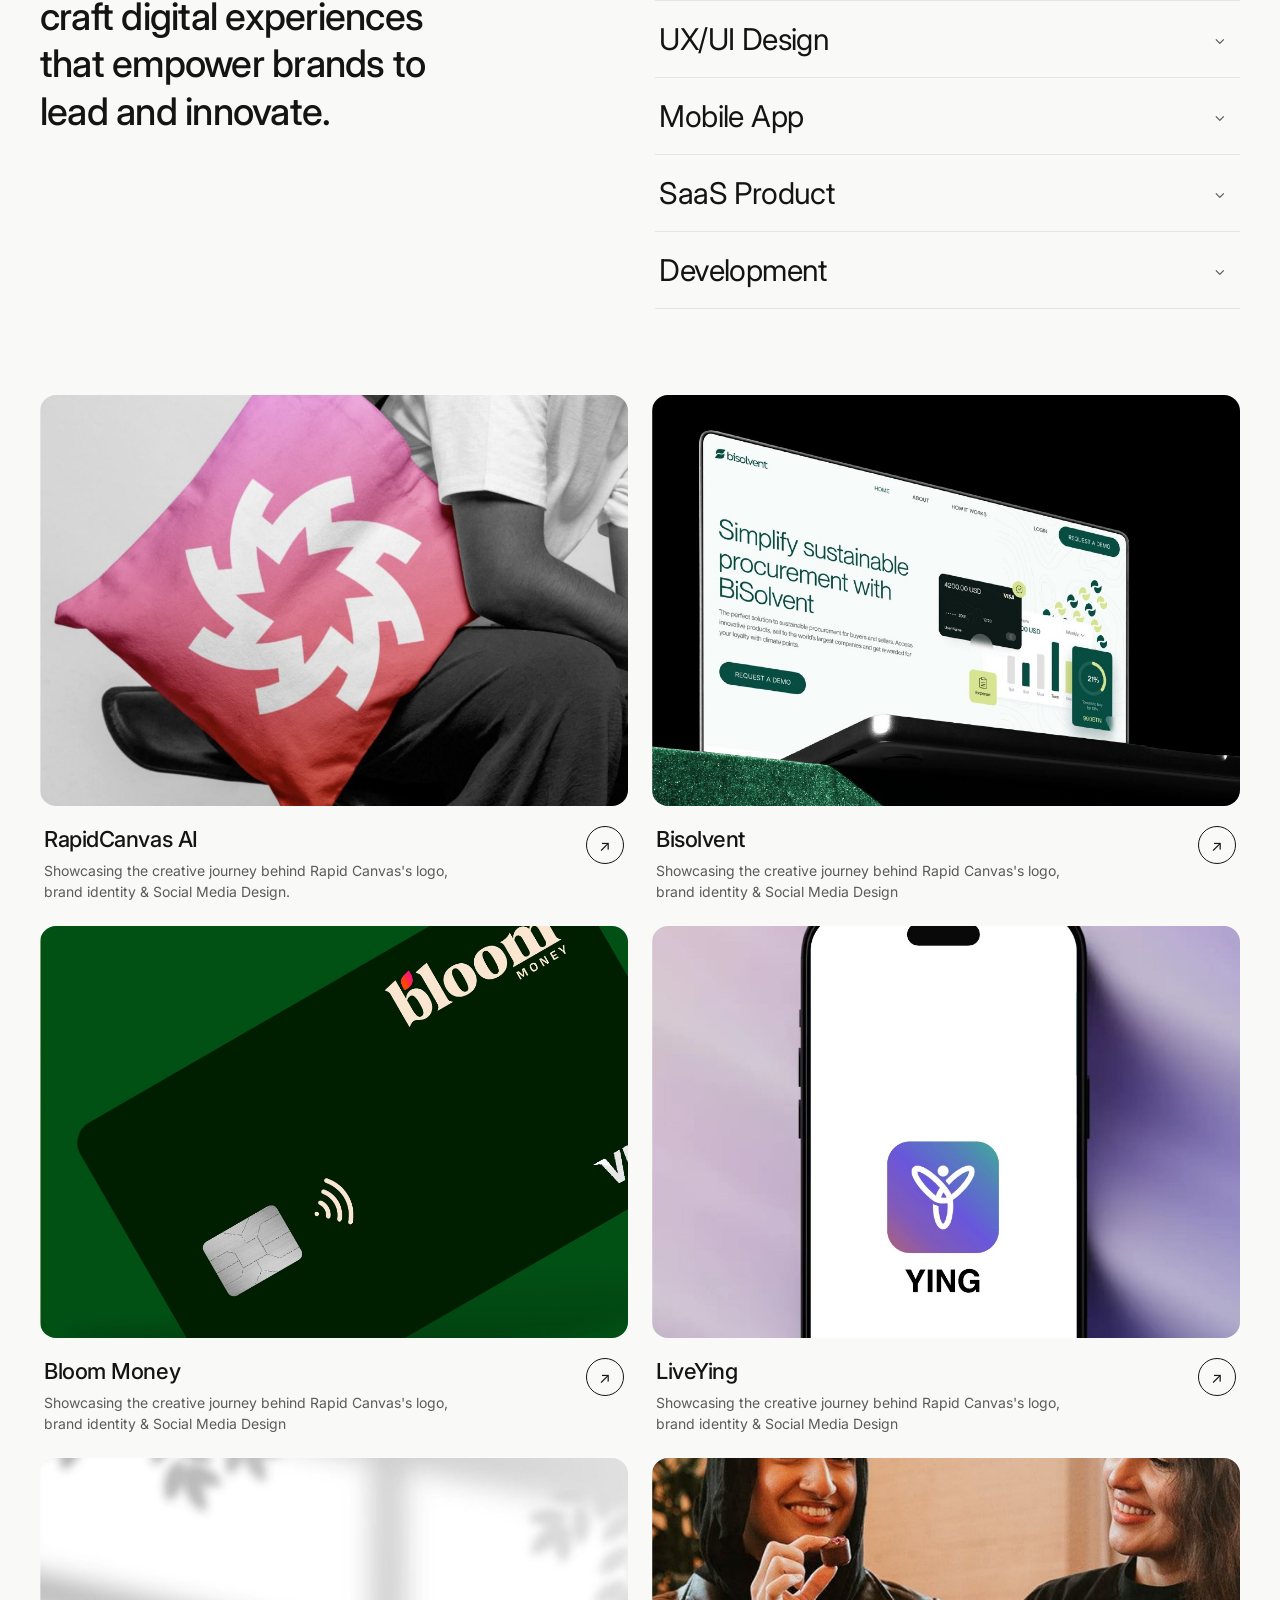
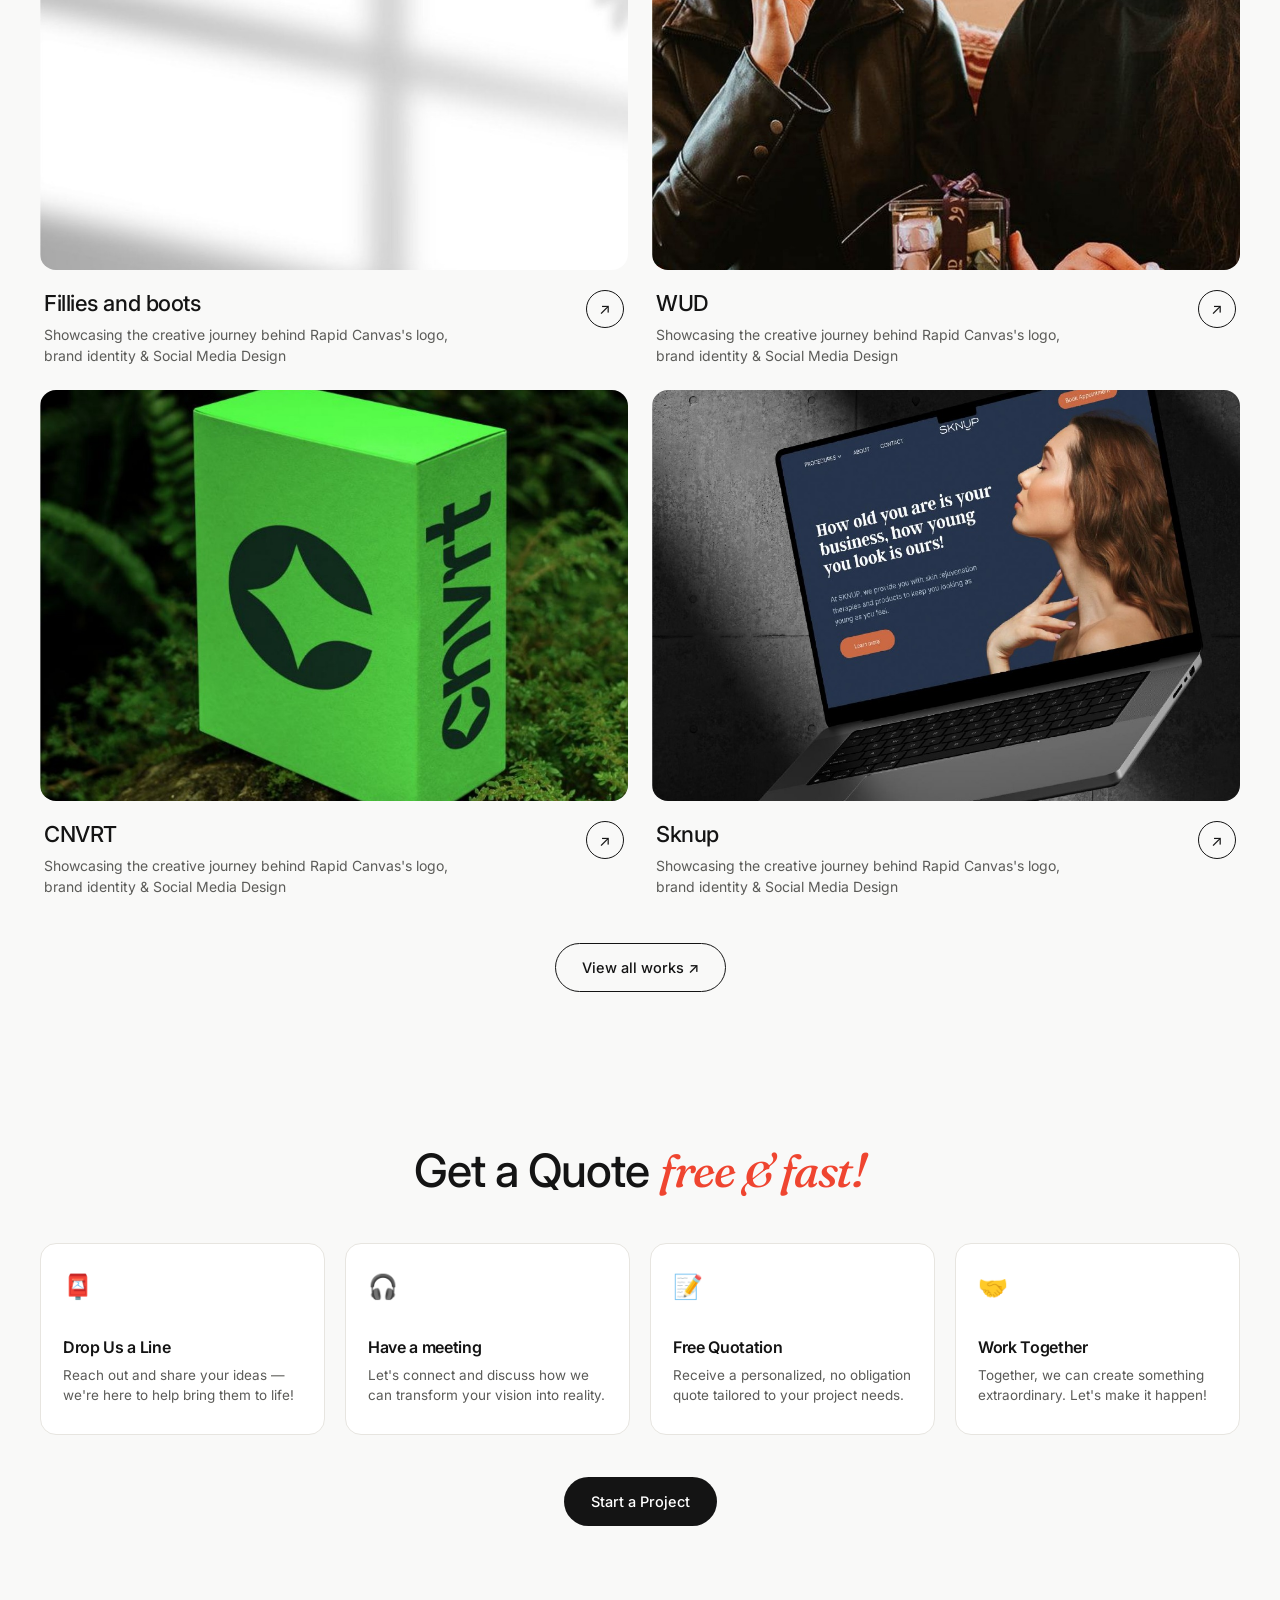
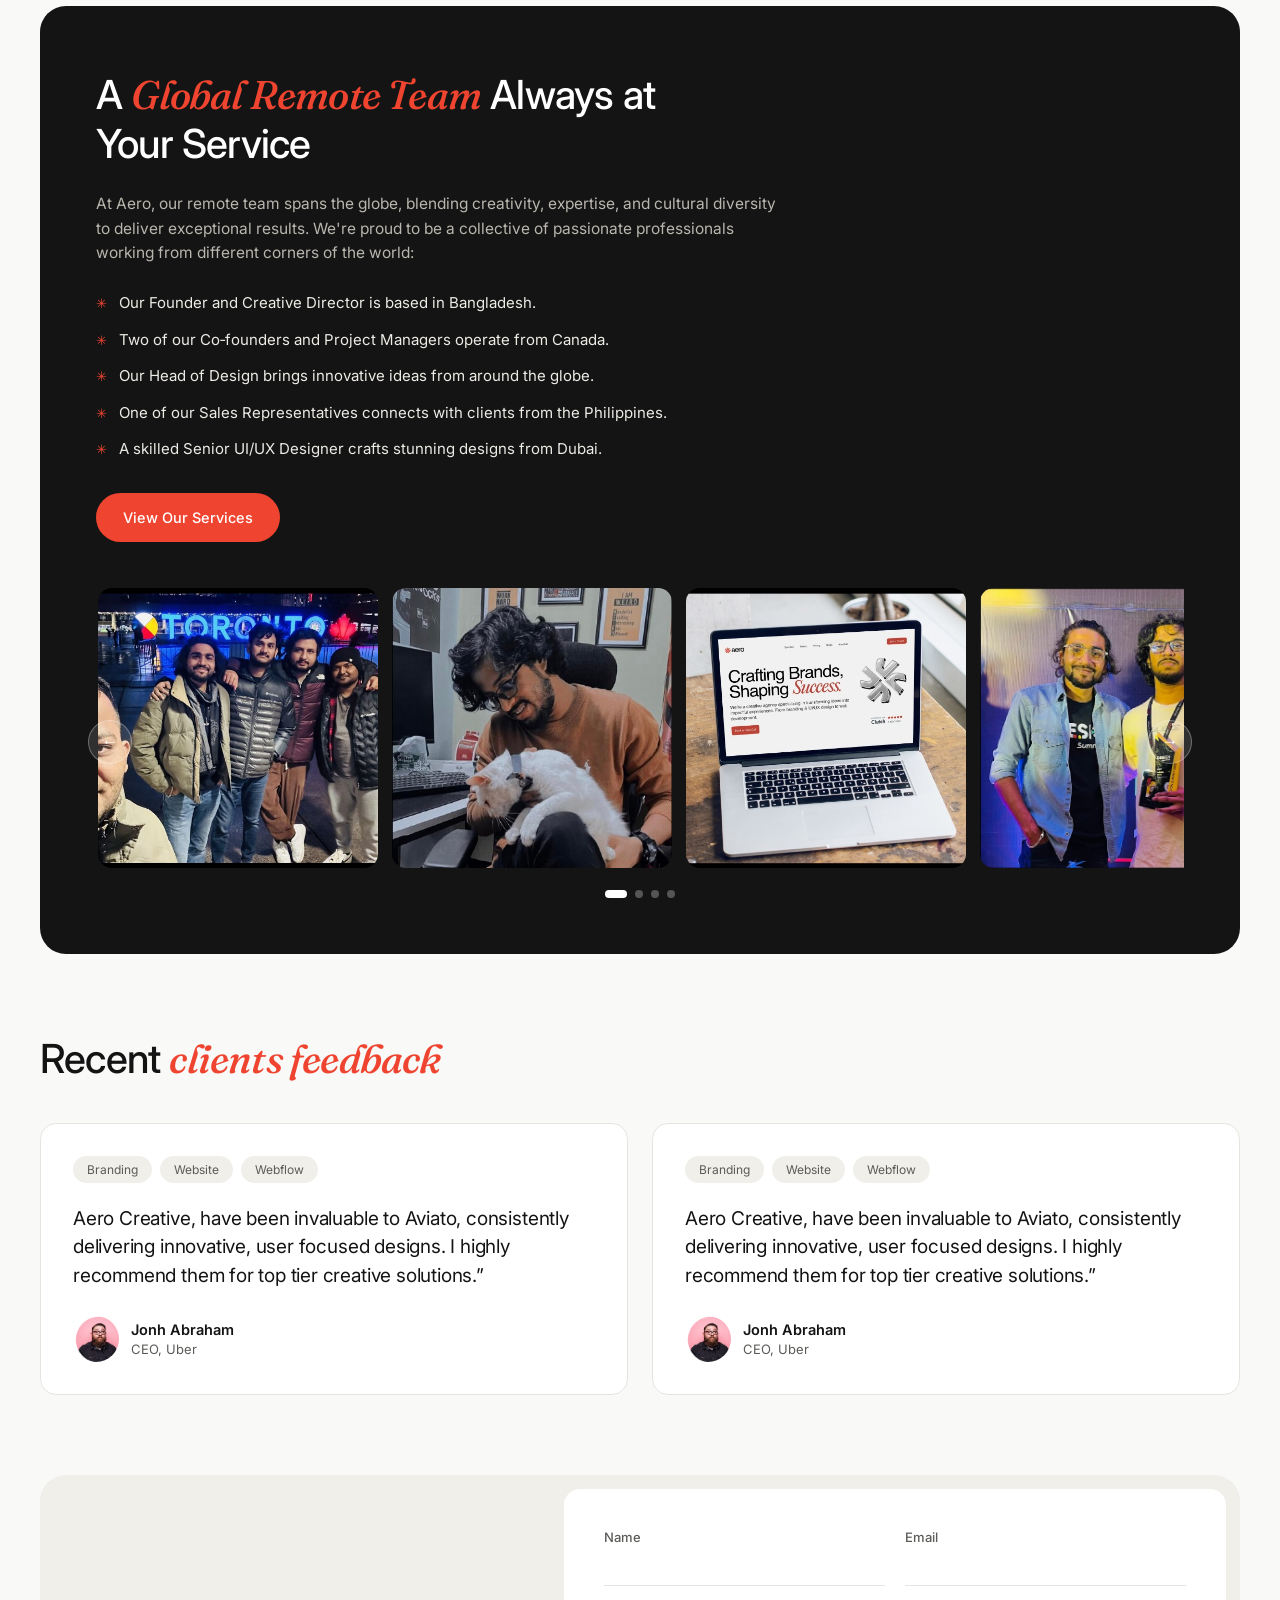
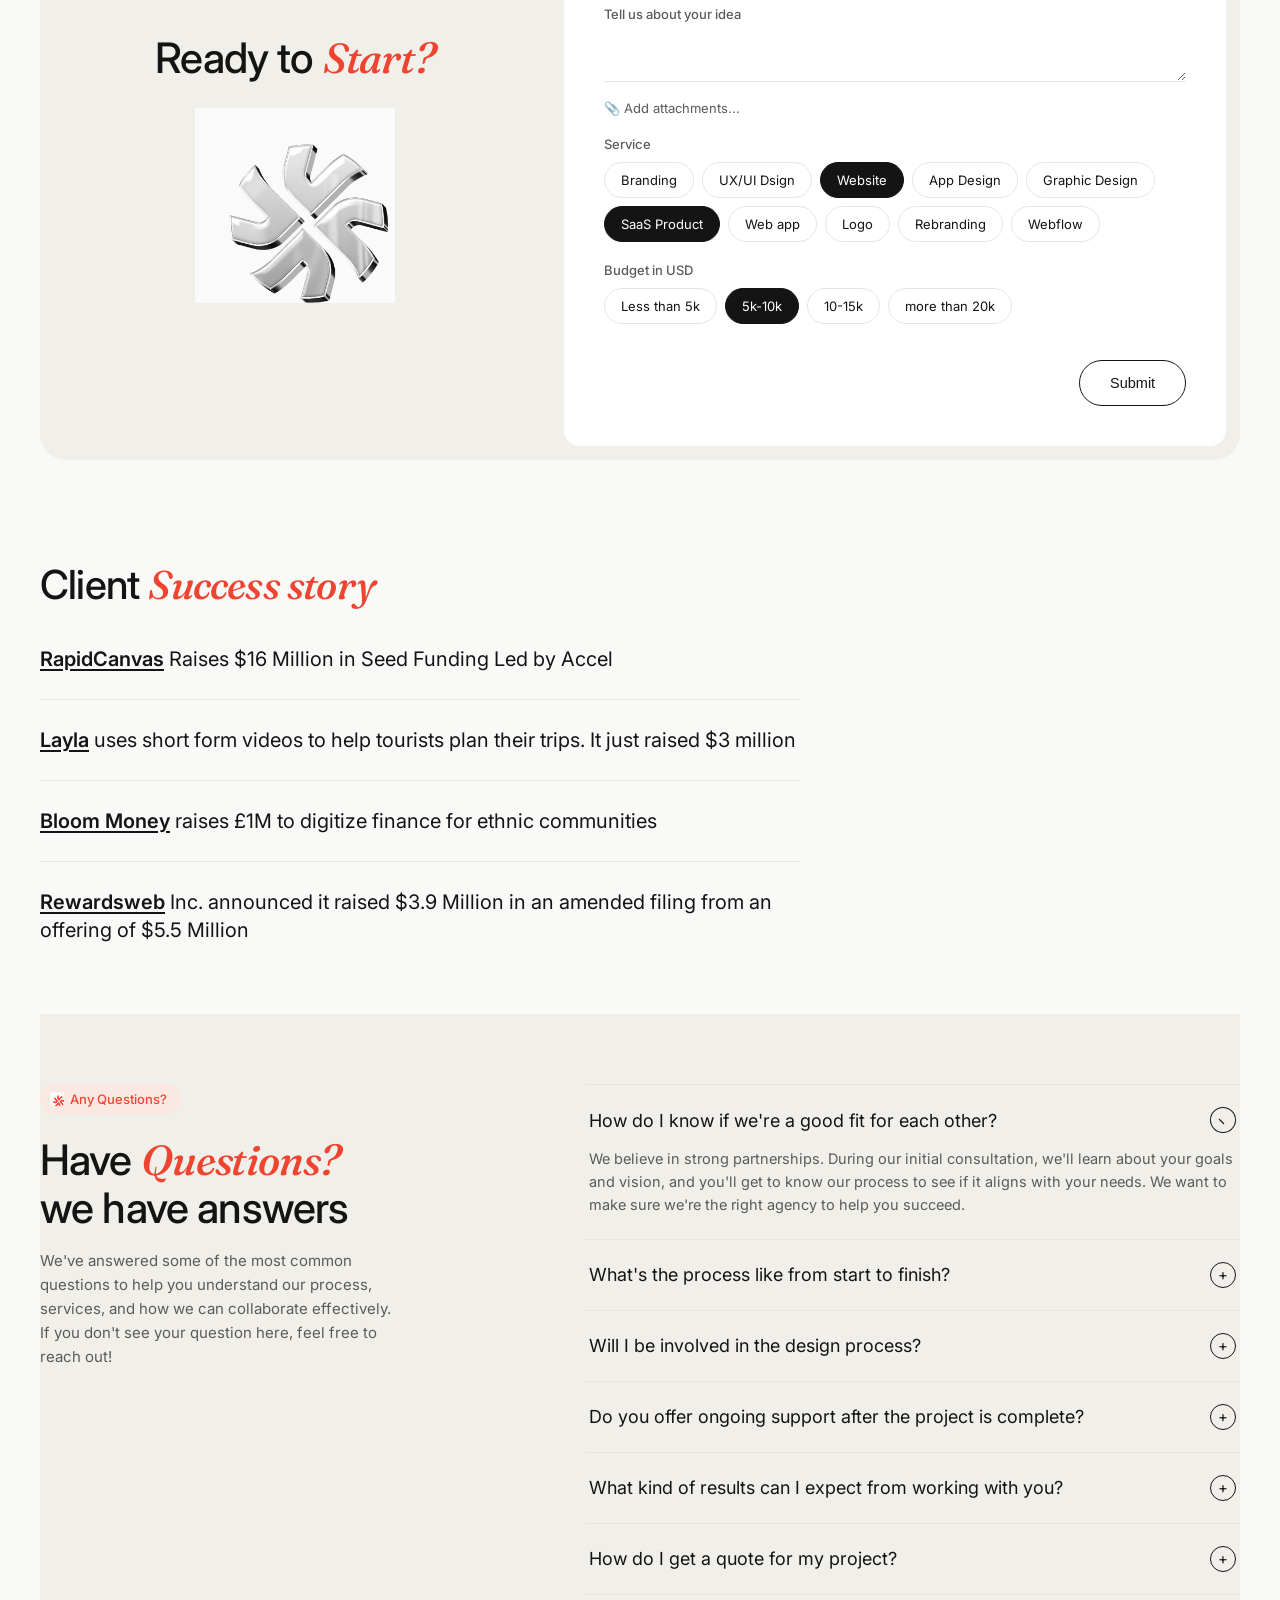
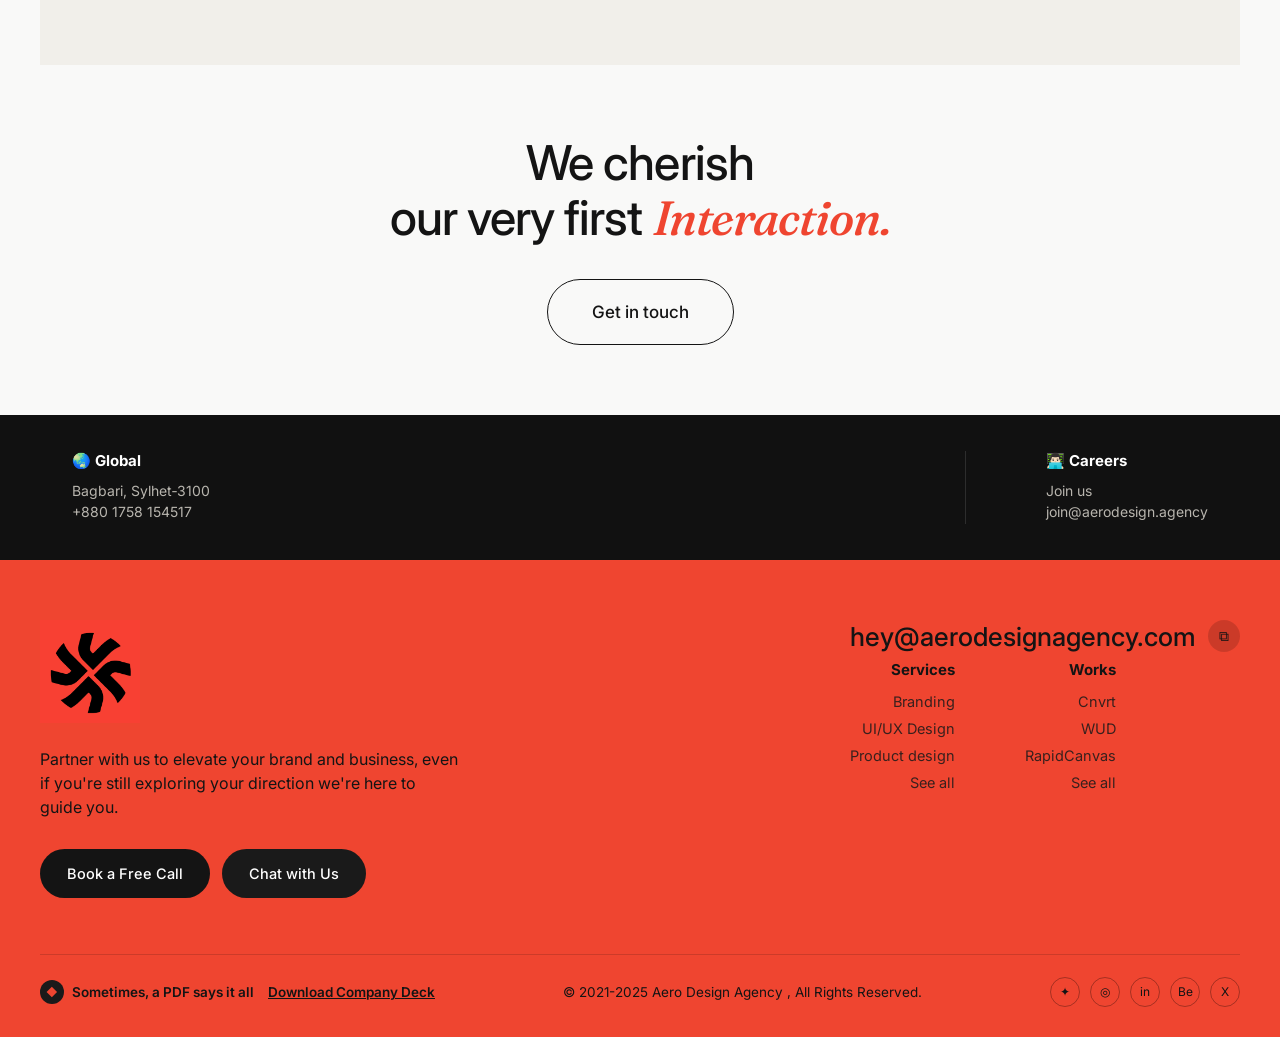
==== commit f59bb877: "update" ====
--- a/index.html
+++ b/index.html
@@ -451,7 +451,7 @@
           </div>
         </div>
         <div style="text-align:right;">
-          <div class="footer-email"><a href="mailto:hello@aerodesign.agency">hello@aerodesign.agency</a> <span class="copy" onclick="navigator.clipboard.writeText('hello@aerodesign.agency');this.textContent='✓';setTimeout(()=>this.textContent='⧉',1500);" title="Copy email">⧉</span></div>
+          <div class="footer-email"><a href="mailto:hey@aerodesignagency.com">hey@aerodesignagency.com</a> <span class="copy" onclick="navigator.clipboard.writeText('hey@aerodesignagency.com');this.textContent='✓';setTimeout(()=>this.textContent='⧉',1500);" title="Copy email">⧉</span></div>
           <div class="footer-links">
             <div class="col">
               <b>Services</b>
